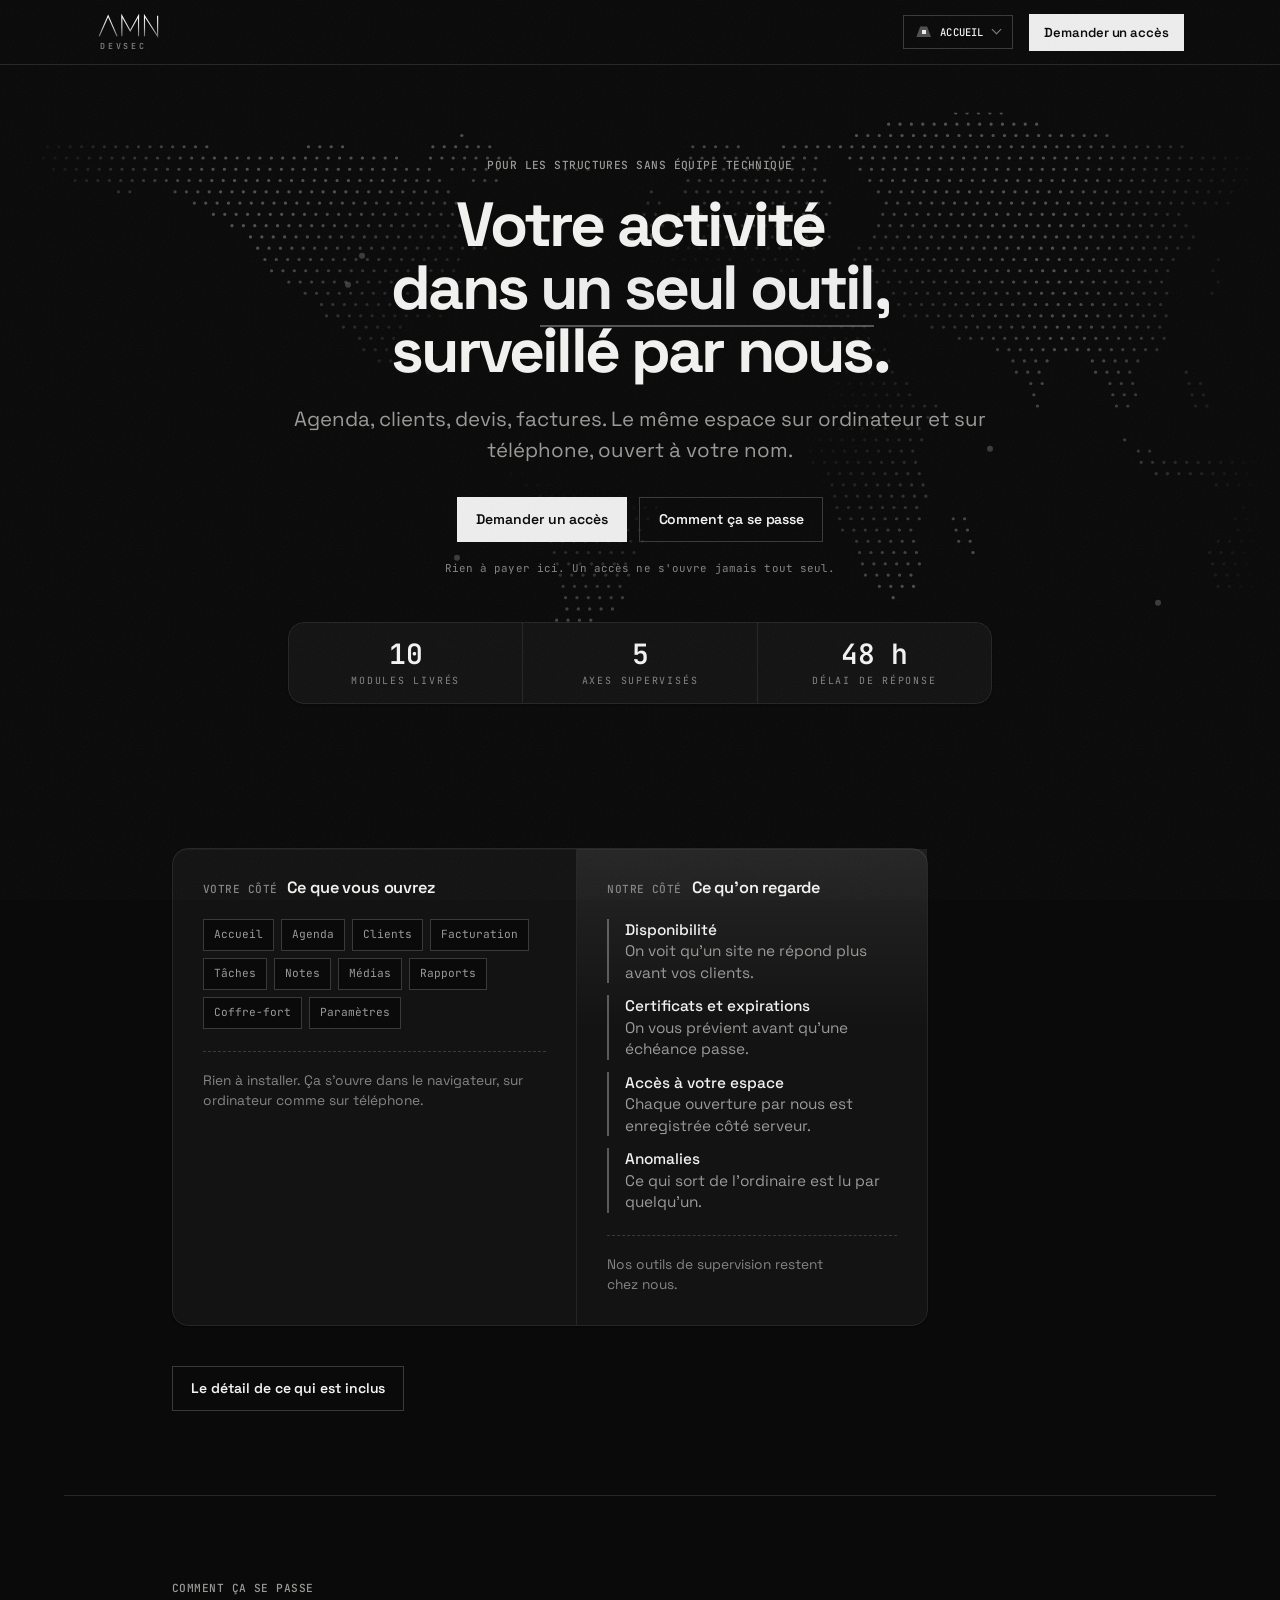
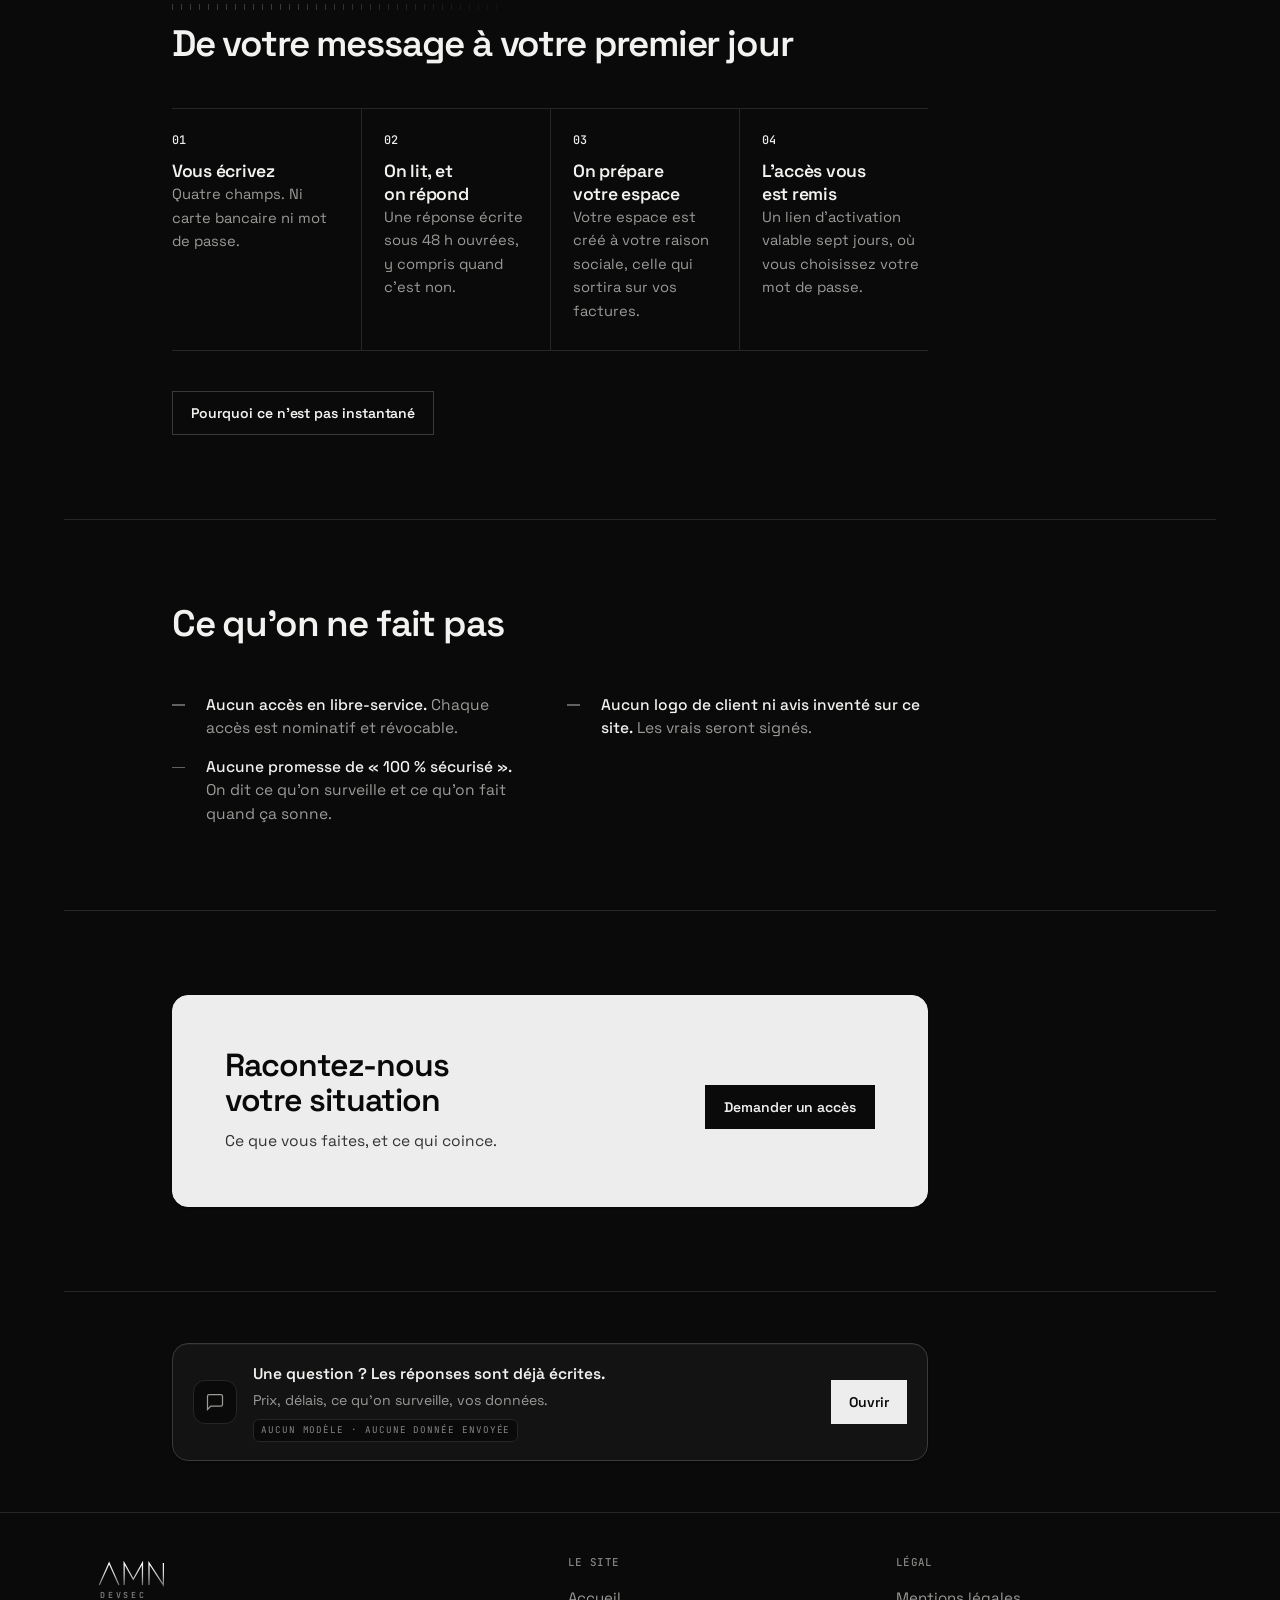
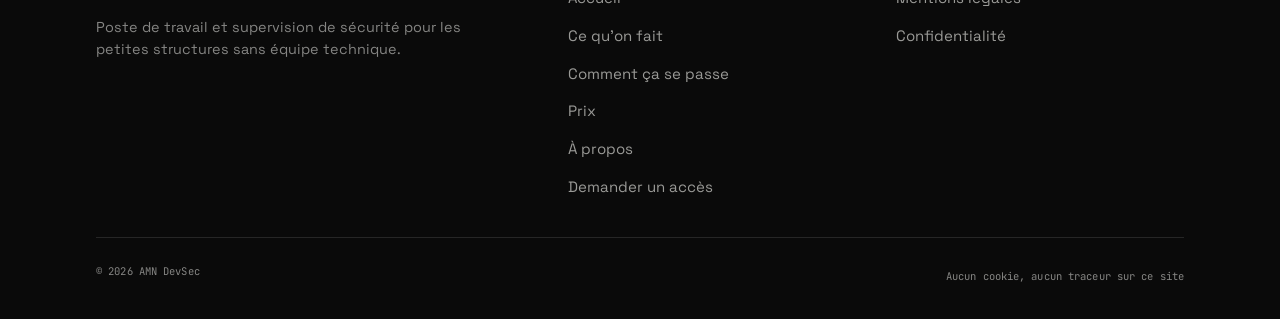
==== index.html @ 7d1ee283 "Couper : 7 346 mots → 5 333, et le contrôle qui manquait Mohamed, en ouvrant le site : « ÉNORMÉMENT " ====
<!doctype html>
<html lang="fr">
<head>
<meta charset="utf-8">
<meta name="viewport" content="width=device-width, initial-scale=1">
<title>AMN DevSec — votre activité dans un seul outil, supervisée par nous</title>
<meta name="description" content="Un seul outil pour gérer votre activité : agenda, clients, devis, factures. Et une supervision de sécurité opérée par nous. Accès sur demande.">
<link rel="canonical" href="https://amn-devsec.example/">
<meta name="robots" content="noindex,nofollow">
<meta name="theme-color" content="#0a0a0a">
<meta property="og:type" content="website">
<meta property="og:site_name" content="AMN DevSec">
<meta property="og:locale" content="fr_FR">
<meta property="og:title" content="AMN DevSec — votre activité dans un seul outil, supervisé par nous">
<meta property="og:description" content="Un poste de travail unique pour piloter votre activité, et une supervision de sécurité opérée par nous derrière. Accès sur demande.">
<meta property="og:url" content="https://amn-devsec.example/">
<meta property="og:image" content="https://amn-devsec.example/assets/og.png">
<meta property="og:image:width" content="1200">
<meta property="og:image:height" content="630">
<meta property="og:image:alt" content="AMN DevSec — supervision et gestion d'activité">
<meta name="twitter:card" content="summary_large_image">
<link rel="icon" href="/assets/favicon-32.png" sizes="32x32" type="image/png">
<link rel="apple-touch-icon" href="/assets/apple-touch-icon.png">
<!-- Les DEUX polices du produit sont préchargées : Space Grotesk et
     JetBrains Mono. Essai fait dans l'autre sens (la sans seule, pour
     ne pas lui disputer la bande passante) : le premier affichage est
     parti de 1 358 à 1 503 ms sur réseau bridé, parce que les
     étiquettes mono sont dans le premier écran elles aussi. Mesuré,
     pas supposé — voir scripts/mesurer-lighthouse.mjs. -->
<link rel="preload" as="font" type="font/woff2" href="/assets/fonts/space-grotesk-400700-latin.woff2" crossorigin>
<link rel="preload" as="font" type="font/woff2" href="/assets/fonts/jetbrains-mono-400-latin.woff2" crossorigin>
<link rel="stylesheet" href="/assets/fonts.css">
<link rel="stylesheet" href="/site.css">
<script type="application/ld+json">{"@context":"https://schema.org","@type":"Organization","name":"AMN DevSec","url":"https://amn-devsec.example/","logo":"https://amn-devsec.example/assets/icon-512.png","description":"Poste de travail et supervision de sécurité pour PME et indépendants.","areaServed":"FR","contactPoint":{"@type":"ContactPoint","contactType":"sales","url":"https://amn-devsec.example/contact","availableLanguage":["fr"]}}</script>
</head>
<body>
<a class="skip" href="#main">Aller au contenu</a>

<!-- ==================================================================
     LA SÉQUENCE D'OUVERTURE — mise sous tension
     ==================================================================
     Un terminal qui tape, puis le dossier. Les six lignes de contrôle
     portent sur LA PAGE QU'ON REGARDE et sont vraies : deux d'entre
     elles sont remesurées à l'exécution par site.js (appels à des
     tiers réellement chargés, cookies réellement déposés), et le
     compte d'en-têtes est comparé à vercel.json par la vérification.

     LA FRAPPE EST EN CSS PUR. Chaque ligne porte un cache opaque qui
     glisse vers la droite en `transform: translateX()` avec
     `steps()` : aucune largeur animée, aucune écriture DOM pendant la
     frappe, tout est composé par la carte graphique. Les dots de
     conduite alignent toutes les lignes sur la même longueur, donc un
     seul `steps()` suffit pour toutes.

     La séquence se joue et se retire SANS JavaScript (elle sort par
     `opacity` puis `translateY`, jamais par `visibility`). Le <h1> est
     peint dessous dès la première image : la séquence ne retarde pas
     la mesure de plus grand contenu affiché.
     ================================================================== -->
<div class="seq" aria-hidden="true">
  <div class="seq-cadre arrondi">
    <p class="seq-tag">amn devsec — mise sous tension</p>
    <ul class="seq-liste">
      <li class="seq-l seq-l--cmd"><span class="seq-txt">$ amn superviser --cible cette-page</span><span class="seq-cache" aria-hidden="true"></span></li>
      <li class="seq-l seq-l--ok"><span class="seq-txt">appels à des tiers ............ <b class="seq-v" data-mesure="tiers">0</b></span><span class="seq-cache" aria-hidden="true"></span></li>
      <li class="seq-l seq-l--ok"><span class="seq-txt">cookies déposés ............... <b class="seq-v" data-mesure="cookies">0</b></span><span class="seq-cache" aria-hidden="true"></span></li>
      <li class="seq-l seq-l--ok"><span class="seq-txt">en-têtes de sécurité .......... <b class="seq-v" data-seq-entetes>7 / 7</b></span><span class="seq-cache" aria-hidden="true"></span></li>
      <li class="seq-l seq-l--ok"><span class="seq-txt">polices ....................... <b class="seq-v">servies d’ici</b></span><span class="seq-cache" aria-hidden="true"></span></li>
      <li class="seq-l seq-l--ok"><span class="seq-txt">journal d’accès ............... <b class="seq-v">côté serveur</b></span><span class="seq-cache" aria-hidden="true"></span></li>
      <li class="seq-l seq-l--ok"><span class="seq-txt">paiement en ligne ............. <b class="seq-v">aucun</b></span><span class="seq-cache" aria-hidden="true"></span></li>
      <li class="seq-l seq-l--fin"><span class="seq-txt">6 feuillets sous tension</span><span class="seq-cache" aria-hidden="true"></span></li>
    </ul>
    <p class="seq-reglette"><span class="seq-cran"></span><span class="seq-cran"></span><span class="seq-cran"></span><span class="seq-cran"></span><span class="seq-cran"></span><span class="seq-cran"></span><span class="seq-cran"></span><b>contrôles 7 / 7</b></p>
    <img class="seq-logo" src="/assets/logo.svg" alt="" width="104" height="40">
  </div>
  <span class="seq-passer">Une touche ou un clic pour passer</span>
</div>


<header class="hdr">
  <div class="wrap hdr-in">
    <a class="logo" href="/" aria-label="AMN DevSec — accueil">
      <img class="logo-mark" src="/assets/logo.svg" alt="" width="104" height="40">
      <span class="logo-sub">DEVSEC</span>
    </a>

    <details class="console">
      <summary aria-label="Ouvrir la navigation. Vous êtes sur : Accueil">
        <span class="console-glyph" aria-hidden="true"><i></i></span>
        <span class="console-val">Accueil</span>
        <span class="console-val-mini">Accueil</span>
        <span class="console-chev" aria-hidden="true"></span>
      </summary>
      <div class="console-panel">
        <span class="console-sol" aria-hidden="true"></span>
        <span class="console-halo" aria-hidden="true"></span>
        <span class="console-balai" aria-hidden="true"></span>
        <div class="console-scene">
          <p class="console-tag mono">Sommaire du dossier</p>
          <p class="sommaire-tete">six feuillets, partie A remplie par AMN</p>
          <ul class="plaques">
          <li><a class="plaque arrondi" href="/" aria-current="page">
            <span class="plaque-n">01</span>
            <span class="plaque-nom">Accueil</span>
            <span class="plaque-txt">Le poste de travail et la supervision, en une page.</span>
          </a></li>
          <li><a class="plaque arrondi" href="/service">
            <span class="plaque-n">02</span>
            <span class="plaque-nom">Ce qu'on fait</span>
            <span class="plaque-txt">Les dix modules livrés, et ce qu’on surveille derrière.</span>
          </a></li>
          <li><a class="plaque arrondi" href="/methode">
            <span class="plaque-n">03</span>
            <span class="plaque-nom">Comment ça se passe</span>
            <span class="plaque-txt">De votre message à votre premier jour de travail.</span>
          </a></li>
          <li><a class="plaque arrondi" href="/prix">
            <span class="plaque-n">04</span>
            <span class="plaque-nom">Prix</span>
            <span class="plaque-txt">Quatre forfaits, un chiffre net pour chacun.</span>
          </a></li>
          <li><a class="plaque arrondi" href="/a-propos">
            <span class="plaque-n">05</span>
            <span class="plaque-nom">À propos</span>
            <span class="plaque-txt">Qui opère, avec quelles limites annoncées.</span>
          </a></li>
          <li><a class="plaque arrondi" href="/contact">
            <span class="plaque-n">06</span>
            <span class="plaque-nom">Demander un accès</span>
            <span class="plaque-txt">Quatre champs. Une réponse écrite sous 48 h ouvrées.</span>
          </a></li>
          </ul>
          <p class="console-pied mono-sm"><kbd>Échap</kbd> pour fermer</p>
        </div>
      </div>
    </details>

    <a class="btn btn-primary btn-sm hdr-cta" href="/contact">Demander un accès</a>
  </div>
</header>

<main id="main" class="dossier">

  <nav class="rail" aria-label="Sections de cette page">
    <ol>
      <li><a href="#debut">01<span class="rail-lbl">Le sujet</span></a></li>
      <li><a href="#apercu">02<span class="rail-lbl">Ce qu'on fait</span></a></li>
      <li><a href="#parcours">03<span class="rail-lbl">Comment ça se passe</span></a></li>
      <li><a href="#limites">04<span class="rail-lbl">Ce qu'on ne fait pas</span></a></li>
      <li><a href="#acces">05<span class="rail-lbl">Demander un accès</span></a></li>
    </ol>
  </nav>

  <section class="hero" id="debut">
    <!-- LE FOND : une carte de veille, presque noire.
         Les six nappes de télémétrie de la v6 sont parties — trop
         lumineuses, ça bougeait partout. Ici la carte est IMMOBILE et
         huit points respirent lentement, jamais deux en même temps.
         Trois d'entre eux émettent une onde.

         Les points sont ILLUSTRATIFS et posés sur des régions
         d'hébergement courantes. Le bloc est décoratif (aria-hidden) :
         nulle part le site ne prétend compter des sites supervisés ni
         dire où ils se trouvent. Voir docs/direction-v7.md. -->
    <div class="fond" aria-hidden="true">
      <div class="carte-boite">
        <svg class="carte" viewBox="0 0 110 52" fill="none" aria-hidden="true"><path d="M83 0h.01m1 0h.01m1 0h.01m1 0h.01m1 0h.01m-10 1h.01m1 0h.01m1 0h.01m1 0h.01m1 0h.01m1 0h.01m1 0h.01m1 0h.01m1 0h.01m1 0h.01m1 0h.01m1 0h.01m1 0h.01m1 0h.01m-51 1h.01m35 0h.01m1 0h.01m1 0h.01m1 0h.01m1 0h.01m1 0h.01m1 0h.01m1 0h.01m1 0h.01m1 0h.01m1 0h.01m1 0h.01m1 0h.01m1 0h.01m1 0h.01m1 0h.01m1 0h.01m1 0h.01m1 0h.01m1 0h.01m1 0h.01m1 0h.01m1 0h.01m-94 1h.01m1 0h.01m1 0h.01m1 0h.01m1 0h.01m1 0h.01m1 0h.01m1 0h.01m1 0h.01m1 0h.01m1 0h.01m1 0h.01m1 0h.01m1 0h.01m1 0h.01m9 0h.01m1 0h.01m1 0h.01m1 0h.01m8 0h.01m1 0h.01m1 0h.01m1 0h.01m1 0h.01m1 0h.01m18 0h.01m1 0h.01m1 0h.01m1 0h.01m1 0h.01m4 0h.01m1 0h.01m1 0h.01m1 0h.01m1 0h.01m1 0h.01m1 0h.01m1 0h.01m1 0h.01m1 0h.01m1 0h.01m1 0h.01m1 0h.01m1 0h.01m1 0h.01m1 0h.01m1 0h.01m1 0h.01m1 0h.01m1 0h.01m1 0h.01m1 0h.01m1 0h.01m1 0h.01m1 0h.01m1 0h.01m1 0h.01m1 0h.01m1 0h.01m1 0h.01m1 0h.01m1 0h.01m1 0h.01m1 0h.01m1 0h.01m1 0h.01m-101 1h.01m1 0h.01m1 0h.01m1 0h.01m1 0h.01m1 0h.01m1 0h.01m1 0h.01m1 0h.01m1 0h.01m1 0h.01m1 0h.01m1 0h.01m1 0h.01m1 0h.01m1 0h.01m1 0h.01m1 0h.01m1 0h.01m1 0h.01m1 0h.01m1 0h.01m1 0h.01m1 0h.01m1 0h.01m1 0h.01m1 0h.01m1 0h.01m1 0h.01m1 0h.01m1 0h.01m1 0h.01m3 0h.01m1 0h.01m1 0h.01m1 0h.01m1 0h.01m1 0h.01m1 0h.01m1 0h.01m16 0h.01m1 0h.01m1 0h.01m1 0h.01m1 0h.01m1 0h.01m1 0h.01m1 0h.01m1 0h.01m1 0h.01m1 0h.01m1 0h.01m3 0h.01m1 0h.01m1 0h.01m1 0h.01m1 0h.01m1 0h.01m1 0h.01m1 0h.01m1 0h.01m1 0h.01m1 0h.01m1 0h.01m1 0h.01m1 0h.01m1 0h.01m1 0h.01m1 0h.01m1 0h.01m1 0h.01m1 0h.01m1 0h.01m1 0h.01m1 0h.01m1 0h.01m1 0h.01m1 0h.01m1 0h.01m1 0h.01m1 0h.01m1 0h.01m1 0h.01m1 0h.01m1 0h.01m1 0h.01m1 0h.01m1 0h.01m1 0h.01m-107 1h.01m1 0h.01m1 0h.01m1 0h.01m1 0h.01m1 0h.01m1 0h.01m1 0h.01m1 0h.01m1 0h.01m1 0h.01m1 0h.01m1 0h.01m1 0h.01m1 0h.01m1 0h.01m1 0h.01m1 0h.01m1 0h.01m1 0h.01m1 0h.01m1 0h.01m1 0h.01m1 0h.01m1 0h.01m1 0h.01m1 0h.01m1 0h.01m1 0h.01m1 0h.01m1 0h.01m1 0h.01m1 0h.01m1 0h.01m2 0h.01m1 0h.01m1 0h.01m1 0h.01m1 0h.01m6 0h.01m1 0h.01m1 0h.01m9 0h.01m1 0h.01m1 0h.01m1 0h.01m1 0h.01m1 0h.01m1 0h.01m1 0h.01m1 0h.01m1 0h.01m1 0h.01m1 0h.01m4 0h.01m1 0h.01m1 0h.01m1 0h.01m1 0h.01m1 0h.01m1 0h.01m1 0h.01m1 0h.01m1 0h.01m1 0h.01m1 0h.01m1 0h.01m1 0h.01m1 0h.01m1 0h.01m1 0h.01m1 0h.01m1 0h.01m1 0h.01m1 0h.01m1 0h.01m1 0h.01m1 0h.01m1 0h.01m1 0h.01m1 0h.01m1 0h.01m1 0h.01m1 0h.01m1 0h.01m1 0h.01m1 0h.01m1 0h.01m1 0h.01m1 0h.01m1 0h.01m-106 1h.01m1 0h.01m1 0h.01m1 0h.01m1 0h.01m1 0h.01m1 0h.01m1 0h.01m1 0h.01m1 0h.01m1 0h.01m1 0h.01m1 0h.01m1 0h.01m1 0h.01m1 0h.01m1 0h.01m1 0h.01m1 0h.01m1 0h.01m1 0h.01m1 0h.01m1 0h.01m1 0h.01m1 0h.01m1 0h.01m1 0h.01m1 0h.01m1 0h.01m1 0h.01m1 0h.01m1 0h.01m1 0h.01m3 0h.01m1 0h.01m1 0h.01m17 0h.01m1 0h.01m1 0h.01m1 0h.01m1 0h.01m1 0h.01m1 0h.01m1 0h.01m1 0h.01m1 0h.01m1 0h.01m1 0h.01m1 0h.01m4 0h.01m1 0h.01m1 0h.01m1 0h.01m1 0h.01m1 0h.01m1 0h.01m1 0h.01m1 0h.01m1 0h.01m1 0h.01m1 0h.01m1 0h.01m1 0h.01m1 0h.01m1 0h.01m1 0h.01m1 0h.01m1 0h.01m1 0h.01m1 0h.01m1 0h.01m1 0h.01m1 0h.01m1 0h.01m1 0h.01m1 0h.01m1 0h.01m1 0h.01m1 0h.01m1 0h.01m1 0h.01m1 0h.01m1 0h.01m1 0h.01m-101 1h.01m1 0h.01m4 0h.01m1 0h.01m1 0h.01m1 0h.01m1 0h.01m1 0h.01m1 0h.01m1 0h.01m1 0h.01m1 0h.01m1 0h.01m1 0h.01m1 0h.01m1 0h.01m1 0h.01m1 0h.01m1 0h.01m1 0h.01m1 0h.01m1 0h.01m1 0h.01m1 0h.01m1 0h.01m1 0h.01m1 0h.01m18 0h.01m3 0h.01m1 0h.01m1 0h.01m1 0h.01m1 0h.01m1 0h.01m1 0h.01m1 0h.01m1 0h.01m1 0h.01m1 0h.01m1 0h.01m1 0h.01m5 0h.01m1 0h.01m1 0h.01m1 0h.01m1 0h.01m1 0h.01m1 0h.01m1 0h.01m1 0h.01m1 0h.01m1 0h.01m1 0h.01m1 0h.01m1 0h.01m1 0h.01m1 0h.01m1 0h.01m1 0h.01m1 0h.01m1 0h.01m1 0h.01m1 0h.01m1 0h.01m1 0h.01m1 0h.01m1 0h.01m1 0h.01m1 0h.01m1 0h.01m1 0h.01m1 0h.01m1 0h.01m-92 1h.01m1 0h.01m1 0h.01m1 0h.01m1 0h.01m1 0h.01m1 0h.01m1 0h.01m1 0h.01m1 0h.01m1 0h.01m1 0h.01m1 0h.01m1 0h.01m1 0h.01m1 0h.01m1 0h.01m1 0h.01m1 0h.01m1 0h.01m1 0h.01m1 0h.01m1 0h.01m1 0h.01m17 0h.01m1 0h.01m4 0h.01m1 0h.01m1 0h.01m1 0h.01m1 0h.01m1 0h.01m1 0h.01m1 0h.01m1 0h.01m1 0h.01m1 0h.01m1 0h.01m5 0h.01m1 0h.01m1 0h.01m1 0h.01m1 0h.01m1 0h.01m1 0h.01m1 0h.01m1 0h.01m1 0h.01m1 0h.01m1 0h.01m1 0h.01m1 0h.01m1 0h.01m1 0h.01m1 0h.01m1 0h.01m1 0h.01m1 0h.01m1 0h.01m1 0h.01m1 0h.01m1 0h.01m1 0h.01m1 0h.01m1 0h.01m1 0h.01m1 0h.01m1 0h.01m1 0h.01m-90 1h.01m1 0h.01m1 0h.01m1 0h.01m1 0h.01m1 0h.01m1 0h.01m1 0h.01m1 0h.01m1 0h.01m1 0h.01m1 0h.01m1 0h.01m1 0h.01m1 0h.01m1 0h.01m1 0h.01m1 0h.01m1 0h.01m1 0h.01m1 0h.01m1 0h.01m17 0h.01m1 0h.01m1 0h.01m1 0h.01m2 0h.01m1 0h.01m1 0h.01m1 0h.01m1 0h.01m1 0h.01m1 0h.01m1 0h.01m1 0h.01m1 0h.01m1 0h.01m1 0h.01m5 0h.01m1 0h.01m1 0h.01m1 0h.01m1 0h.01m1 0h.01m1 0h.01m1 0h.01m1 0h.01m1 0h.01m1 0h.01m1 0h.01m1 0h.01m1 0h.01m1 0h.01m1 0h.01m1 0h.01m1 0h.01m1 0h.01m1 0h.01m1 0h.01m1 0h.01m1 0h.01m1 0h.01m1 0h.01m1 0h.01m1 0h.01m-84 1h.01m1 0h.01m1 0h.01m1 0h.01m1 0h.01m1 0h.01m1 0h.01m1 0h.01m1 0h.01m1 0h.01m1 0h.01m1 0h.01m1 0h.01m1 0h.01m1 0h.01m1 0h.01m1 0h.01m1 0h.01m1 0h.01m1 0h.01m1 0h.01m17 0h.01m1 0h.01m1 0h.01m2 0h.01m1 0h.01m1 0h.01m1 0h.01m1 0h.01m1 0h.01m1 0h.01m1 0h.01m1 0h.01m1 0h.01m1 0h.01m1 0h.01m5 0h.01m1 0h.01m1 0h.01m1 0h.01m1 0h.01m1 0h.01m1 0h.01m1 0h.01m1 0h.01m1 0h.01m1 0h.01m1 0h.01m1 0h.01m1 0h.01m1 0h.01m1 0h.01m1 0h.01m1 0h.01m1 0h.01m1 0h.01m1 0h.01m1 0h.01m1 0h.01m1 0h.01m1 0h.01m1 0h.01m1 0h.01m1 0h.01m-83 1h.01m1 0h.01m1 0h.01m1 0h.01m1 0h.01m1 0h.01m1 0h.01m1 0h.01m1 0h.01m1 0h.01m1 0h.01m1 0h.01m1 0h.01m1 0h.01m1 0h.01m1 0h.01m1 0h.01m1 0h.01m1 0h.01m1 0h.01m1 0h.01m18 0h.01m1 0h.01m1 0h.01m1 0h.01m1 0h.01m1 0h.01m1 0h.01m1 0h.01m1 0h.01m1 0h.01m1 0h.01m1 0h.01m1 0h.01m1 0h.01m4 0h.01m1 0h.01m1 0h.01m1 0h.01m1 0h.01m1 0h.01m1 0h.01m1 0h.01m1 0h.01m1 0h.01m1 0h.01m1 0h.01m1 0h.01m1 0h.01m1 0h.01m1 0h.01m1 0h.01m1 0h.01m1 0h.01m1 0h.01m1 0h.01m1 0h.01m1 0h.01m1 0h.01m1 0h.01m1 0h.01m1 0h.01m1 0h.01m1 0h.01m-83 1h.01m1 0h.01m1 0h.01m1 0h.01m1 0h.01m1 0h.01m1 0h.01m1 0h.01m1 0h.01m1 0h.01m1 0h.01m1 0h.01m1 0h.01m1 0h.01m1 0h.01m1 0h.01m1 0h.01m1 0h.01m1 0h.01m1 0h.01m1 0h.01m17 0h.01m1 0h.01m1 0h.01m1 0h.01m1 0h.01m1 0h.01m1 0h.01m1 0h.01m1 0h.01m1 0h.01m1 0h.01m1 0h.01m1 0h.01m4 0h.01m1 0h.01m1 0h.01m1 0h.01m1 0h.01m1 0h.01m1 0h.01m1 0h.01m1 0h.01m1 0h.01m1 0h.01m1 0h.01m1 0h.01m1 0h.01m1 0h.01m1 0h.01m1 0h.01m1 0h.01m1 0h.01m1 0h.01m1 0h.01m1 0h.01m1 0h.01m1 0h.01m1 0h.01m1 0h.01m1 0h.01m1 0h.01m1 0h.01m1 0h.01m-82 1h.01m1 0h.01m1 0h.01m1 0h.01m1 0h.01m1 0h.01m1 0h.01m1 0h.01m1 0h.01m1 0h.01m1 0h.01m1 0h.01m1 0h.01m1 0h.01m1 0h.01m1 0h.01m1 0h.01m1 0h.01m19 0h.01m1 0h.01m1 0h.01m1 0h.01m1 0h.01m1 0h.01m2 0h.01m1 0h.01m1 0h.01m1 0h.01m1 0h.01m5 0h.01m1 0h.01m1 0h.01m1 0h.01m1 0h.01m1 0h.01m1 0h.01m1 0h.01m1 0h.01m1 0h.01m1 0h.01m1 0h.01m1 0h.01m1 0h.01m1 0h.01m1 0h.01m1 0h.01m1 0h.01m1 0h.01m1 0h.01m1 0h.01m1 0h.01m1 0h.01m1 0h.01m1 0h.01m1 0h.01m1 0h.01m1 0h.01m1 0h.01m4 0h.01m-84 1h.01m1 0h.01m1 0h.01m1 0h.01m1 0h.01m1 0h.01m1 0h.01m1 0h.01m1 0h.01m1 0h.01m1 0h.01m1 0h.01m1 0h.01m1 0h.01m1 0h.01m1 0h.01m1 0h.01m20 0h.01m1 0h.01m1 0h.01m1 0h.01m4 0h.01m2 0h.01m1 0h.01m1 0h.01m6 0h.01m1 0h.01m1 0h.01m1 0h.01m1 0h.01m1 0h.01m1 0h.01m1 0h.01m1 0h.01m1 0h.01m1 0h.01m1 0h.01m1 0h.01m1 0h.01m1 0h.01m1 0h.01m1 0h.01m1 0h.01m1 0h.01m1 0h.01m1 0h.01m1 0h.01m1 0h.01m1 0h.01m1 0h.01m1 0h.01m1 0h.01m4 0h.01m-82 1h.01m1 0h.01m1 0h.01m1 0h.01m1 0h.01m1 0h.01m1 0h.01m1 0h.01m1 0h.01m1 0h.01m1 0h.01m1 0h.01m1 0h.01m1 0h.01m1 0h.01m1 0h.01m21 0h.01m1 0h.01m15 0h.01m1 0h.01m1 0h.01m1 0h.01m1 0h.01m1 0h.01m1 0h.01m1 0h.01m1 0h.01m1 0h.01m1 0h.01m1 0h.01m1 0h.01m1 0h.01m1 0h.01m1 0h.01m1 0h.01m1 0h.01m1 0h.01m1 0h.01m1 0h.01m1 0h.01m1 0h.01m1 0h.01m1 0h.01m1 0h.01m5 0h.01m-81 1h.01m1 0h.01m1 0h.01m1 0h.01m1 0h.01m1 0h.01m1 0h.01m1 0h.01m1 0h.01m1 0h.01m1 0h.01m1 0h.01m1 0h.01m1 0h.01m24 0h.01m1 0h.01m1 0h.01m1 0h.01m1 0h.01m11 0h.01m1 0h.01m1 0h.01m1 0h.01m1 0h.01m1 0h.01m1 0h.01m1 0h.01m1 0h.01m1 0h.01m1 0h.01m1 0h.01m1 0h.01m1 0h.01m1 0h.01m1 0h.01m1 0h.01m1 0h.01m1 0h.01m1 0h.01m1 0h.01m1 0h.01m1 0h.01m1 0h.01m1 0h.01m4 0h.01m-79 1h.01m1 0h.01m1 0h.01m1 0h.01m1 0h.01m1 0h.01m1 0h.01m1 0h.01m1 0h.01m1 0h.01m1 0h.01m1 0h.01m23 0h.01m1 0h.01m1 0h.01m1 0h.01m1 0h.01m1 0h.01m1 0h.01m1 0h.01m1 0h.01m9 0h.01m1 0h.01m1 0h.01m1 0h.01m1 0h.01m1 0h.01m1 0h.01m1 0h.01m1 0h.01m1 0h.01m1 0h.01m1 0h.01m1 0h.01m1 0h.01m1 0h.01m1 0h.01m1 0h.01m1 0h.01m1 0h.01m1 0h.01m1 0h.01m1 0h.01m1 0h.01m1 0h.01m-74 1h.01m1 0h.01m1 0h.01m1 0h.01m1 0h.01m1 0h.01m1 0h.01m1 0h.01m1 0h.01m1 0h.01m1 0h.01m23 0h.01m1 0h.01m1 0h.01m1 0h.01m1 0h.01m1 0h.01m1 0h.01m1 0h.01m1 0h.01m1 0h.01m1 0h.01m1 0h.01m1 0h.01m1 0h.01m5 0h.01m1 0h.01m1 0h.01m1 0h.01m1 0h.01m1 0h.01m1 0h.01m1 0h.01m1 0h.01m1 0h.01m1 0h.01m1 0h.01m1 0h.01m1 0h.01m1 0h.01m1 0h.01m1 0h.01m1 0h.01m1 0h.01m1 0h.01m1 0h.01m1 0h.01m1 0h.01m1 0h.01m-73 1h.01m1 0h.01m1 0h.01m1 0h.01m1 0h.01m1 0h.01m26 0h.01m1 0h.01m1 0h.01m1 0h.01m1 0h.01m1 0h.01m1 0h.01m1 0h.01m1 0h.01m1 0h.01m1 0h.01m1 0h.01m1 0h.01m1 0h.01m1 0h.01m1 0h.01m6 0h.01m1 0h.01m1 0h.01m1 0h.01m1 0h.01m1 0h.01m1 0h.01m1 0h.01m1 0h.01m1 0h.01m1 0h.01m1 0h.01m1 0h.01m1 0h.01m1 0h.01m1 0h.01m1 0h.01m1 0h.01m1 0h.01m1 0h.01m1 0h.01m-71 1h.01m1 0h.01m1 0h.01m1 0h.01m27 0h.01m1 0h.01m1 0h.01m1 0h.01m1 0h.01m1 0h.01m1 0h.01m1 0h.01m1 0h.01m1 0h.01m1 0h.01m1 0h.01m1 0h.01m1 0h.01m1 0h.01m1 0h.01m8 0h.01m1 0h.01m1 0h.01m1 0h.01m1 0h.01m1 0h.01m1 0h.01m1 0h.01m1 0h.01m1 0h.01m1 0h.01m1 0h.01m1 0h.01m1 0h.01m1 0h.01m1 0h.01m1 0h.01m1 0h.01m1 0h.01m-71 1h.01m1 0h.01m1 0h.01m1 0h.01m27 0h.01m1 0h.01m1 0h.01m1 0h.01m1 0h.01m1 0h.01m1 0h.01m1 0h.01m1 0h.01m1 0h.01m1 0h.01m1 0h.01m1 0h.01m1 0h.01m1 0h.01m1 0h.01m1 0h.01m10 0h.01m1 0h.01m1 0h.01m1 0h.01m1 0h.01m1 0h.01m1 0h.01m1 0h.01m1 0h.01m1 0h.01m1 0h.01m1 0h.01m1 0h.01m1 0h.01m1 0h.01m-69 1h.01m1 0h.01m1 0h.01m3 0h.01m23 0h.01m1 0h.01m1 0h.01m1 0h.01m1 0h.01m1 0h.01m1 0h.01m1 0h.01m1 0h.01m1 0h.01m1 0h.01m1 0h.01m1 0h.01m1 0h.01m1 0h.01m1 0h.01m1 0h.01m1 0h.01m11 0h.01m1 0h.01m1 0h.01m1 0h.01m4 0h.01m1 0h.01m1 0h.01m1 0h.01m1 0h.01m-64 1h.01m1 0h.01m1 0h.01m23 0h.01m1 0h.01m1 0h.01m1 0h.01m1 0h.01m1 0h.01m1 0h.01m1 0h.01m1 0h.01m1 0h.01m1 0h.01m1 0h.01m1 0h.01m1 0h.01m1 0h.01m1 0h.01m1 0h.01m1 0h.01m11 0h.01m1 0h.01m1 0h.01m5 0h.01m1 0h.01m1 0h.01m1 0h.01m5 0h.01m-65 1h.01m22 0h.01m1 0h.01m1 0h.01m1 0h.01m1 0h.01m1 0h.01m1 0h.01m1 0h.01m1 0h.01m1 0h.01m1 0h.01m1 0h.01m1 0h.01m1 0h.01m1 0h.01m1 0h.01m1 0h.01m1 0h.01m1 0h.01m11 0h.01m1 0h.01m6 0h.01m1 0h.01m1 0h.01m5 0h.01m1 0h.01m-65 1h.01m21 0h.01m1 0h.01m1 0h.01m1 0h.01m1 0h.01m1 0h.01m1 0h.01m1 0h.01m1 0h.01m1 0h.01m1 0h.01m1 0h.01m1 0h.01m1 0h.01m1 0h.01m1 0h.01m1 0h.01m1 0h.01m1 0h.01m11 0h.01m7 0h.01m1 0h.01m1 0h.01m5 0h.01m1 0h.01m-65 1h.01m1 0h.01m2 0h.01m1 0h.01m1 0h.01m1 0h.01m16 0h.01m1 0h.01m1 0h.01m1 0h.01m1 0h.01m1 0h.01m1 0h.01m1 0h.01m1 0h.01m1 0h.01m1 0h.01m1 0h.01m1 0h.01m1 0h.01m1 0h.01m1 0h.01m1 0h.01m1 0h.01m1 0h.01m1 0h.01m9 0h.01m7 0h.01m1 0h.01m6 0h.01m1 0h.01m-63 1h.01m1 0h.01m1 0h.01m1 0h.01m1 0h.01m1 0h.01m16 0h.01m1 0h.01m1 0h.01m1 0h.01m1 0h.01m1 0h.01m1 0h.01m1 0h.01m1 0h.01m1 0h.01m1 0h.01m1 0h.01m1 0h.01m1 0h.01m1 0h.01m1 0h.01m1 0h.01m1 0h.01m-39 1h.01m1 0h.01m1 0h.01m1 0h.01m1 0h.01m1 0h.01m1 0h.01m1 0h.01m1 0h.01m16 0h.01m1 0h.01m1 0h.01m1 0h.01m1 0h.01m1 0h.01m1 0h.01m1 0h.01m1 0h.01m1 0h.01m1 0h.01m1 0h.01m1 0h.01m1 0h.01m1 0h.01m-38 1h.01m1 0h.01m1 0h.01m1 0h.01m1 0h.01m1 0h.01m1 0h.01m1 0h.01m1 0h.01m19 0h.01m1 0h.01m1 0h.01m1 0h.01m1 0h.01m1 0h.01m1 0h.01m1 0h.01m1 0h.01m1 0h.01m1 0h.01m1 0h.01m18 0h.01m-56 1h.01m1 0h.01m1 0h.01m1 0h.01m1 0h.01m1 0h.01m1 0h.01m1 0h.01m1 0h.01m1 0h.01m19 0h.01m1 0h.01m1 0h.01m1 0h.01m1 0h.01m1 0h.01m1 0h.01m1 0h.01m1 0h.01m1 0h.01m20 0h.01m1 0h.01m-58 1h.01m1 0h.01m1 0h.01m1 0h.01m1 0h.01m1 0h.01m1 0h.01m1 0h.01m1 0h.01m1 0h.01m1 0h.01m1 0h.01m1 0h.01m16 0h.01m1 0h.01m1 0h.01m1 0h.01m1 0h.01m1 0h.01m1 0h.01m1 0h.01m1 0h.01m1 0h.01m20 0h.01m1 0h.01m1 0h.01m1 0h.01m1 0h.01m1 0h.01m1 0h.01m1 0h.01m1 0h.01m1 0h.01m1 0h.01m-66 1h.01m1 0h.01m1 0h.01m1 0h.01m1 0h.01m1 0h.01m1 0h.01m1 0h.01m1 0h.01m1 0h.01m1 0h.01m1 0h.01m1 0h.01m16 0h.01m1 0h.01m1 0h.01m1 0h.01m1 0h.01m1 0h.01m1 0h.01m1 0h.01m1 0h.01m21 0h.01m1 0h.01m1 0h.01m1 0h.01m1 0h.01m1 0h.01m1 0h.01m1 0h.01m1 0h.01m1 0h.01m1 0h.01m1 0h.01m-67 1h.01m1 0h.01m1 0h.01m1 0h.01m1 0h.01m1 0h.01m1 0h.01m1 0h.01m1 0h.01m1 0h.01m1 0h.01m1 0h.01m16 0h.01m1 0h.01m1 0h.01m1 0h.01m1 0h.01m1 0h.01m1 0h.01m1 0h.01m1 0h.01m26 0h.01m1 0h.01m1 0h.01m1 0h.01m1 0h.01m-64 1h.01m1 0h.01m1 0h.01m1 0h.01m1 0h.01m1 0h.01m1 0h.01m1 0h.01m1 0h.01m1 0h.01m1 0h.01m16 0h.01m1 0h.01m1 0h.01m1 0h.01m1 0h.01m1 0h.01m1 0h.01m1 0h.01m1 0h.01m-34 1h.01m1 0h.01m1 0h.01m1 0h.01m1 0h.01m1 0h.01m1 0h.01m1 0h.01m1 0h.01m1 0h.01m1 0h.01m16 0h.01m1 0h.01m1 0h.01m1 0h.01m1 0h.01m1 0h.01m1 0h.01m1 0h.01m29 0h.01m1 0h.01m1 0h.01m1 0h.01m1 0h.01m-66 1h.01m1 0h.01m1 0h.01m1 0h.01m1 0h.01m1 0h.01m1 0h.01m1 0h.01m1 0h.01m1 0h.01m17 0h.01m1 0h.01m1 0h.01m1 0h.01m1 0h.01m1 0h.01m1 0h.01m1 0h.01m3 0h.01m1 0h.01m24 0h.01m1 0h.01m1 0h.01m1 0h.01m1 0h.01m1 0h.01m1 0h.01m-67 1h.01m1 0h.01m1 0h.01m1 0h.01m1 0h.01m1 0h.01m1 0h.01m1 0h.01m1 0h.01m18 0h.01m1 0h.01m1 0h.01m1 0h.01m1 0h.01m1 0h.01m1 0h.01m4 0h.01m1 0h.01m24 0h.01m1 0h.01m1 0h.01m1 0h.01m1 0h.01m1 0h.01m1 0h.01m-67 1h.01m1 0h.01m1 0h.01m1 0h.01m1 0h.01m1 0h.01m1 0h.01m1 0h.01m1 0h.01m19 0h.01m1 0h.01m1 0h.01m1 0h.01m1 0h.01m1 0h.01m4 0h.01m1 0h.01m22 0h.01m1 0h.01m1 0h.01m1 0h.01m1 0h.01m1 0h.01m1 0h.01m1 0h.01m1 0h.01m1 0h.01m-68 1h.01m1 0h.01m1 0h.01m1 0h.01m1 0h.01m1 0h.01m1 0h.01m1 0h.01m20 0h.01m1 0h.01m1 0h.01m1 0h.01m1 0h.01m1 0h.01m5 0h.01m21 0h.01m1 0h.01m1 0h.01m1 0h.01m1 0h.01m1 0h.01m1 0h.01m1 0h.01m1 0h.01m1 0h.01m1 0h.01m1 0h.01m-69 1h.01m1 0h.01m1 0h.01m1 0h.01m1 0h.01m1 0h.01m1 0h.01m21 0h.01m1 0h.01m1 0h.01m1 0h.01m1 0h.01m1 0h.01m26 0h.01m1 0h.01m1 0h.01m1 0h.01m1 0h.01m1 0h.01m1 0h.01m1 0h.01m1 0h.01m1 0h.01m1 0h.01m1 0h.01m1 0h.01m-70 1h.01m1 0h.01m1 0h.01m1 0h.01m1 0h.01m1 0h.01m1 0h.01m21 0h.01m1 0h.01m1 0h.01m1 0h.01m1 0h.01m27 0h.01m1 0h.01m1 0h.01m1 0h.01m1 0h.01m1 0h.01m1 0h.01m1 0h.01m1 0h.01m1 0h.01m1 0h.01m1 0h.01m1 0h.01m-70 1h.01m1 0h.01m1 0h.01m1 0h.01m1 0h.01m1 0h.01m23 0h.01m1 0h.01m1 0h.01m1 0h.01m27 0h.01m1 0h.01m1 0h.01m1 0h.01m1 0h.01m1 0h.01m1 0h.01m1 0h.01m1 0h.01m1 0h.01m1 0h.01m1 0h.01m-69 1h.01m1 0h.01m1 0h.01m1 0h.01m1 0h.01m1 0h.01m24 0h.01m36 0h.01m1 0h.01m1 0h.01m1 0h.01m1 0h.01m-69 1h.01m1 0h.01m1 0h.01m1 0h.01m1 0h.01m62 0h.01m1 0h.01m1 0h.01m1 0h.01m-70 1h.01m1 0h.01m1 0h.01m1 0h.01m75 0h.01m-78 1h.01m1 0h.01m1 0h.01m1 0h.01m74 0h.01m-77 1h.01m1 0h.01m1 0h.01m74 0h.01m-76 1h.01m1 0h.01m1 0h.01m-2 1h.01m1 0h.01m-1 1h.01m1 0h.01" stroke="#ededed" stroke-width=".28" stroke-linecap="round"/></svg><span class="fond-voile"></span>
        <span class="veille v1 veille--ping"><span class='onde'></span></span><span class="veille v2 veille--ping"><span class='onde'></span></span><span class="veille v3"></span><span class="veille v4"></span><span class="veille v5 veille--ping"><span class='onde'></span></span><span class="veille v6"></span><span class="veille v7"></span><span class="veille v8"></span>
      </div>
    </div>
    </div>
    <div class="wrap colonne hero-in">
    <p class="mono">Pour les structures sans équipe technique</p>
    <h1>Votre activité dans <span class="mark">un seul outil</span>, surveillé par nous.</h1>
    <p class="lead">Agenda, clients, devis, factures. Le même espace sur ordinateur et sur téléphone, ouvert à votre nom.</p>
    <div class="btn-row">
      <a class="btn btn-primary" href="/contact">Demander un accès</a>
      <a class="btn btn-ghost" href="/methode">Comment ça se passe</a>
    </div>
    <p class="mono-sm hero-note">Rien à payer ici. Un accès ne s'ouvre jamais tout seul.</p>

    <!-- Le bandeau de chiffres du produit : `gap-px` sur un fond couleur
         filet, donc les séparateurs SONT l'arrière-plan. Trois chiffres
         vrais et vérifiables — pas de fausse métrique client. -->
    <div class="stats arrondi elev-1">
      <div class="stat"><b>10</b><span>modules livrés</span></div>
      <div class="stat"><b>5</b><span>axes supervisés</span></div>
      <div class="stat"><b>48 h</b><span>délai de réponse</span></div>
    </div>

    <!-- PIÈCE JOINTE — le mot de l'émetteur.
         Le bloc est `hidden` dans le HTML servi et ne se révèle que si
         <body> porte `data-piece`. Tant qu'Aaron n'a pas déposé son
         enregistrement, il n'y a ni bouton mort, ni requête, ni 404 :
         voir assets/audio/LISEZ-MOI.txt. Aucune synthèse vocale, jamais. -->
    <div class="piece" id="piece" hidden>
      <p class="piece-tete">Pièce jointe : le mot de l’émetteur</p>
      <button type="button" class="piece-btn" id="piece-btn" aria-pressed="false">
        <span class="piece-ico" aria-hidden="true"></span>
        <span class="piece-lbl">Écouter</span>
      </button>
      <details class="plus piece-txt">
        <summary><span class="plus-ferme">Transcription</span><span class="plus-ouvert">Replier</span><span class="plus-chev" aria-hidden="true"></span></summary>
        <div class="plus-corps"><p>La transcription sera déposée avec l’enregistrement.</p></div>
      </details>
    </div>

    </div>
  </section>

  <section class="wrap section" id="apercu">
    <div class="split arrondi">
      <div class="split-col">
        <div class="split-head">
          <span class="mono">Votre côté</span>
          <h2>Ce que vous ouvrez</h2>
        </div>
        <div class="chips">
          <span class="chip">Accueil</span>
          <span class="chip">Agenda</span>
          <span class="chip">Clients</span>
          <span class="chip">Facturation</span>
          <span class="chip">Tâches</span>
          <span class="chip">Notes</span>
          <span class="chip">Médias</span>
          <span class="chip">Rapports</span>
          <span class="chip">Coffre-fort</span>
          <span class="chip">Paramètres</span>
        </div>
        <p class="split-note">Rien à installer. Ça s'ouvre dans le navigateur, sur ordinateur comme sur téléphone.</p>
      </div>
      <div class="split-col">
        <div class="split-head">
          <span class="mono">Notre côté</span>
          <h2>Ce qu'on regarde</h2>
        </div>
        <ul class="watch">
          <li><b>Disponibilité</b>On voit qu'un site ne répond plus avant vos clients.</li>
          <li><b>Certificats et expirations</b>On vous prévient avant qu'une échéance passe.</li>
          <li><b>Accès à votre espace</b>Chaque ouverture par nous est enregistrée côté serveur.</li>
          <li><b>Anomalies</b>Ce qui sort de l'ordinaire est lu par quelqu'un.</li>
        </ul>
        <p class="split-note">Nos outils de supervision restent chez nous.</p>
      </div>
    </div>
    <p class="btn-row more"><a class="btn btn-ghost" href="/service">Le détail de ce qui est inclus</a></p>
  </section>

  <section class="wrap section" id="parcours">

    <div class="sec-head">
      <span class="mono">Comment ça se passe</span>
      <h2>De votre message à votre premier jour</h2>
    </div>

    <ol class="steps steps--rang">
      <li>
        <span class="n">01</span>
        <div>
          <h3>Vous écrivez</h3>
          <p>Quatre champs. Ni carte bancaire ni mot de passe.</p>
        </div>
      </li>
      <li>
        <span class="n">02</span>
        <div>
          <h3>On lit, et on répond</h3>
          <p>Une réponse écrite sous 48 h ouvrées, y compris quand c'est non.</p>
        </div>
      </li>
      <li>
        <span class="n">03</span>
        <div>
          <h3>On prépare votre espace</h3>
          <p>Votre espace est créé à votre raison sociale, celle qui sortira sur vos factures.</p>
        </div>
      </li>
      <li>
        <span class="n">04</span>
        <div>
          <h3>L'accès vous est remis</h3>
          <p>Un lien d'activation valable sept jours, où vous choisissez votre mot de passe.</p>
        </div>
      </li>
    </ol>

    <p class="btn-row more"><a class="btn btn-ghost" href="/methode">Pourquoi ce n'est pas instantané</a></p>
  </section>

  <section class="wrap section" id="limites">

    <div class="sec-head">
      <h2>Ce qu'on ne fait pas</h2>
    </div>

    <ul class="nots">
      <li><span><b>Aucun accès en libre-service.</b> Chaque accès est nominatif et révocable.</span></li>
      <li><span><b>Aucun logo de client ni avis inventé sur ce site.</b> Les vrais seront signés.</span></li>
      <li><span><b>Aucune promesse de « 100&nbsp;% sécurisé ».</b> On dit ce qu'on surveille et ce qu'on fait quand ça sonne.</span></li>
    </ul>
  </section>

  <section class="wrap section" id="acces">

    <div class="cta cta--plein arrondi">
      <div>
        <h2>Racontez-nous votre situation</h2>
        <p>Ce que vous faites, et ce qui coince.</p>
      </div>
      <p class="btn-row"><a class="btn btn-primary" href="/contact">Demander un accès</a></p>
    </div>
  </section>

  <section class="wrap section ajm-zone" aria-label="Questions fréquentes">
  <!-- ==================================================================
       ASSISTANT À RÉPONSES PRÉPARÉES
       ==================================================================
       Aucun modèle de langage derrière, aucun appel réseau, aucun coût.
       Des réponses écrites à la main dans site.js, choisies par mots-
       clés. Ce qui n'est pas prévu renvoie au formulaire — jamais une
       réponse improvisée qui ressemblerait à un engagement sur un prix,
       un délai ou une garantie.

       Sans JavaScript, le formulaire part vers /contact et un message le
       dit. On ne laisse pas un champ qui a l'air de marcher.
       ================================================================== -->
  <details class="ajm">
    <summary class="ajm-invite">
      <span class="ajm-ico" aria-hidden="true">
        <svg viewBox="0 0 24 24" fill="none" stroke="currentColor" stroke-width="1.5" width="20" height="20"><path d="M21 15a2 2 0 0 1-2 2H7l-4 4V5a2 2 0 0 1 2-2h14a2 2 0 0 1 2 2z"/></svg>
      </span>
      <span class="ajm-invite-txt">
        <b>Une question ? Les réponses sont déjà écrites.</b>
        <span class="ajm-invite-p">Prix, délais, ce qu'on surveille, vos données.</span>
        <span class="etq">Aucun modèle · aucune donnée envoyée</span>
      </span>
      <span class="ajm-invite-btn"><span class="ajm-ferme">Ouvrir</span><span class="ajm-ouvert">Fermer</span></span>
    </summary>
    <div class="ajm-panel">
      <p class="ajm-tete">Les réponses sont écrites à l'avance. Hors de ce cadre, je renvoie au formulaire.</p>
      <div class="ajm-fil" role="log" aria-live="polite" aria-label="Conversation">
        <p class="ajm-bulle ajm-bulle--lui">Bonjour. Je réponds sur les prix, les délais, ce qu'on surveille et vos données.</p>
      </div>
      <form class="ajm-form" action="/contact" method="get">
        <label class="hp" for="ajm-q">Votre question</label>
        <input type="text" id="ajm-q" name="q" autocomplete="off" placeholder="Votre question…" maxlength="300">
        <button type="submit">Demander</button>
      </form>
      <p class="ajm-sansjs">Sans JavaScript, ce champ vous emmène au <a href="/contact">formulaire</a>.</p>
    </div>
  </details>
  </section>

</main>

<footer class="ftr">
  <div class="wrap">
    <div class="ftr-grid">
      <div class="ftr-about">
        <span class="logo">
          <img class="logo-mark" src="/assets/logo.svg" alt="AMN DevSec" width="104" height="40">
          <span class="logo-sub">DEVSEC</span>
        </span>
        <p>Poste de travail et supervision de sécurité pour les petites structures sans équipe technique.</p>
      </div>
      <div>
        <h2>Le site</h2>
        <ul>
          <li><a href="/">Accueil</a></li>
          <li><a href="/service">Ce qu'on fait</a></li>
          <li><a href="/methode">Comment ça se passe</a></li>
          <li><a href="/prix">Prix</a></li>
          <li><a href="/a-propos">À propos</a></li>
          <li><a href="/contact">Demander un accès</a></li>
        </ul>
      </div>
      <div>
        <h2>Légal</h2>
        <ul>
          <li><a href="/mentions-legales">Mentions légales</a></li>
          <li><a href="/confidentialite">Confidentialité</a></li>
        </ul>
      </div>
    </div>
    <div class="ftr-bottom">
      <p>© 2026 AMN DevSec</p>
      <p>Aucun cookie, aucun traceur sur ce site</p>
    </div>
  </div>
</footer>


<script src="/site.js" defer></script>
</body>
</html>
---- assets/fonts.css ----
/* Polices auto-hébergées — aucun appel à un serveur tiers (RGPD).
   Space Grotesk (Florian Karsten) et JetBrains Mono (JetBrains), toutes
   deux sous licence SIL Open Font License 1.1.
   Sous-ensembles latin + latin-ext. GÉNÉRÉE PAR scripts/polices.mjs,
   ne pas éditer à la main.

   Ce sont les DEUX POLICES DU PRODUIT, recopiées de
   amn-desktop/src/index.css :

     --font-sans: 'Space Grotesk', -apple-system, BlinkMacSystemFont, sans-serif;
     --font-mono: 'JetBrains Mono', ui-monospace, SFMono-Regular, monospace;

   La v3 les avait remplacées par Archivo + Martian Mono « pour plus de
   caractère ». C'était le contraire de ce qu'il fallait : le site ne
   cherche pas son caractère, il porte celui du produit.

   Les deux fichiers gardent leur axe de graisse variable — un seul
   fichier par plage Unicode couvre donc toutes les graisses employées
   (400/500/600/700 pour Space Grotesk, 400/500/700 pour JetBrains
   Mono), au lieu d'un fichier par graisse. */

/* latin-ext */
@font-face {
  font-family: 'Space Grotesk';
  font-style: normal;
  font-weight: 300 700;
  font-display: swap;
  src: url('fonts/space-grotesk-400700-latin-ext.woff2') format('woff2');
  unicode-range: U+0100-02BA, U+02BD-02C5, U+02C7-02CC, U+02CE-02D7, U+02DD-02FF, U+0304, U+0308, U+0329, U+1D00-1DBF, U+1E00-1E9F, U+1EF2-1EFF, U+2020, U+20A0-20AB, U+20AD-20C0, U+2113, U+2C60-2C7F, U+A720-A7FF;
}

/* latin */
@font-face {
  font-family: 'Space Grotesk';
  font-style: normal;
  font-weight: 300 700;
  font-display: swap;
  src: url('fonts/space-grotesk-400700-latin.woff2') format('woff2');
  unicode-range: U+0000-00FF, U+0131, U+0152-0153, U+02BB-02BC, U+02C6, U+02DA, U+02DC, U+0304, U+0308, U+0329, U+2000-206F, U+20AC, U+2122, U+2191, U+2193, U+2212, U+2215, U+FEFF, U+FFFD;
}

/* latin-ext */
@font-face {
  font-family: 'JetBrains Mono';
  font-style: normal;
  font-weight: 400 800;
  font-display: swap;
  src: url('fonts/jetbrains-mono-400-latin-ext.woff2') format('woff2');
  unicode-range: U+0100-02BA, U+02BD-02C5, U+02C7-02CC, U+02CE-02D7, U+02DD-02FF, U+0304, U+0308, U+0329, U+1D00-1DBF, U+1E00-1E9F, U+1EF2-1EFF, U+2020, U+20A0-20AB, U+20AD-20C0, U+2113, U+2C60-2C7F, U+A720-A7FF;
}

/* latin */
@font-face {
  font-family: 'JetBrains Mono';
  font-style: normal;
  font-weight: 400 800;
  font-display: swap;
  src: url('fonts/jetbrains-mono-400-latin.woff2') format('woff2');
  unicode-range: U+0000-00FF, U+0131, U+0152-0153, U+02BB-02BC, U+02C6, U+02DA, U+02DC, U+0304, U+0308, U+0329, U+2000-206F, U+20AC, U+2122, U+2191, U+2193, U+2212, U+2215, U+FEFF, U+FFFD;
}
---- site.css ----
/* ==================================================================
   AMN DevSec — site vitrine
   ==================================================================
   Identité reprise du produit (amn-desktop, src/index.css) : noir et
   gris neutres sans dominante bleue, surfaces plates, arêtes dures,
   « lift » minimal au survol, aucune lueur.

   v6 — FIDÉLITÉ AU PRODUIT. Cinq chantiers ont inventé cinq directions
   et aucune ne ressemblait à l'application. Celui-ci n'invente plus :
   toute valeur vient de docs/design-tokens.md, donc de
   amn-desktop/src/index.css. Trois renversements par rapport à la v3 :

     · L'AMBRE DISPARAÎT. Le produit est monochrome — son propre code
       le dit : « Accent is now a near-white highlight — monochrome, not
       a colour ». L'accent est #ededed. `grep -ri "ffb224|amber|orange"
       amn-desktop/src/` ne renvoie rien : l'ambre n'a jamais existé
       côté produit, elle a été introduite ici puis justifiée après coup.

     · SPACE GROTESK + JETBRAINS MONO REVIENNENT. La v3 les avait
       remplacées par Archivo + Martian Mono « pour plus de caractère ».
       Le site n'a pas à chercher son caractère : il porte celui du
       produit. L'axe de LARGEUR disparaît avec Archivo — la hiérarchie
       tient désormais sur la graisse et la taille seules.

     · LE COIN COUPÉ DEVIENT UN ARRONDI. Le produit définit bien un
       `.corner-cut`, mais ne l'emploie NULLE PART (0 occurrence dans
       src/**.tsx) : c'est du code mort. Ce qu'on voit réellement, ce
       sont des conteneurs arrondis — 16 px sur les cartes, 12 px sur
       les boîtes d'icône, pilules — et des boutons/champs carrés.

   Le ROUGE (--alert) reste réservé aux alertes, comme le `danger` du
   produit. C'est la seule couleur de tout le système.

   Le ROUGE (--alert) est réservé aux alertes. Il n'apparaît nulle part
   en décoration — même valeur que le `danger` du produit.

   Aucun bloc ne se RÉVÈLE au défilement : c'est un choix. Un site qui
   apparaît morceau par morceau en descendant est devenu la signature
   des pages générées à la chaîne, et ça ne va pas avec ce qu'on vend.
   La règle de section (.rail) marque la position courante pendant la
   descente — c'est un indicateur d'état, pas une apparition : rien ne
   surgit, rien ne se déplace, une bordure change de couleur.

   v2 — la console de navigation (.console). Tout ce qui est coûteux y
   est enfermé, et un <details> fermé n'est pas rendu : la page qui se
   charge ne porte ni quadrillé, ni halo, ni plaques. Une fois ouverte,
   la console n'anime que `transform` et `opacity`, et son ouverture est
   une séquence FINIE — aucune animation ne tourne en boucle, nulle
   part, à aucun moment. Voir docs/direction-v2.md.
   ================================================================== */

/* Les @font-face vivent dans assets/fonts.css, chargée par un <link> à part :
   un @import ici ajouterait un aller-retour réseau en série avant le premier
   rendu. */

:root {
  /* Surfaces — noir et gris neutres, aucune dominante bleue */
  --bg:          #0a0a0a;
  --surface:     #131313;
  --surface-hi:  #1c1c1c;   /* valeur du produit ; la v5 avait #1a1a1a */
  --line:        #262626;
  --line-strong: #3a3a3a;

  /* Texte */
  --text:   #f2f2f0;
  --text-2: #9a9a97;  /* 7,0:1 sur le fond — texte courant secondaire */
  /* Plancher pour tout texte porteur de sens. Calé pour tenir 4,5:1
     AUSSI sur --surface (#131313), pas seulement sur le fond : c'est
     là-dessus que la première version tombait à 4,32:1. */
  --text-3: #858583;
  --text-4: #616160;  /* décoratif uniquement, ne doit jamais porter de sens */

  /* Accent — un BLANC CASSÉ, pas une couleur. Valeur du produit. */
  --accent:      #ededed;      /* 17,4:1 sur le fond */
  --accent-hi:   #ffffff;      /* survol, comme --color-accent-hover */
  --accent-ink:  #0a0a0a;      /* texte posé SUR l'accent */
  --accent-soft: rgba(255, 255, 255, .08);   /* = --color-accent-muted */
  --accent-line: rgba(255, 255, 255, .30);

  /* Réservé aux alertes. Ne pas utiliser en décoration.
     C'est la SEULE couleur du système, produit compris. */
  --alert: #ff4230;

  /* Les deux polices du produit (amn-desktop/src/index.css). */
  --f-sans: 'Space Grotesk', -apple-system, BlinkMacSystemFont, 'Segoe UI', sans-serif;
  --f-mono: 'JetBrains Mono', ui-monospace, SFMono-Regular, Menlo, monospace;

  /* Rayons — échelle Tailwind v4, celle qu'emploie le produit. Les
     CONTENEURS sont arrondis, les BOUTONS et les CHAMPS restent carrés
     (41 boutons sur 55 et 88 champs sur 102 n'ont aucune classe de
     rayon dans src/). */
  --r-md:  6px;
  --r-lg:  8px;
  --r-xl:  12px;
  --r-2xl: 16px;

  /* Géométrie du produit. La coquille est `max-w-6xl px-8` et l'écran
     d'accueil centre dedans une colonne `max-w-3xl`. C'est cette
     colonne qui donne aux cartes leur 248 px — et donc à leur rayon de
     16 px la présence qu'il a dans l'application. Une carte de 348 px
     porte le même rayon et se lit carrée : c'est l'écart que la
     première maquette avait laissé passer. */
  --max: 1152px;
  --colonne: 768px;
  --gutter: 20px;
}

@media (min-width: 720px) { :root { --gutter: 32px; } }   /* = sm:px-8 */


*, *::before, *::after { box-sizing: border-box; margin: 0; padding: 0; }

/* Pas de `scroll-behavior: smooth` : le seul saut interne du site est le
   lien d'évitement, où l'instantané est meilleur pour tout le monde. Un
   défilement animé rendait aussi les boutons « instables » pour un
   pilote de navigateur, donc le formulaire intestable. */
html { -webkit-text-size-adjust: 100%; }

html, body { overflow-x: hidden; }   /* filet anti-débordement */

body {
  background: var(--bg);
  color: var(--text);
  color-scheme: dark;
  font-family: var(--f-sans);
  font-size: 17px;
  line-height: 1.6;
  font-weight: 400;
  -webkit-font-smoothing: antialiased;
  text-rendering: optimizeLegibility;
  min-height: 100vh;
  display: flex;
  flex-direction: column;
}
@media (min-width: 900px) { body { font-size: 18px; } }

img, svg { max-width: 100%; display: block; }

/* ---------- Le grain ----------
   amn-desktop/src/components/GrainOverlay.tsx, recopié :

     « Voile de grain argentique plein cadre. Volontairement franc
       (~9 %) pour donner au noir une vraie matière — une texture de
       pellicule développée plutôt qu'un saupoudrage symbolique. »

   C'est un élément d'identité du produit que le site n'avait PAS DU
   TOUT, et c'est ce qui fait le plus pour la parenté : sans lui, un
   noir plat sur un écran de portable ressemble à n'importe quel fond
   sombre. Posé en `::after` du body plutôt qu'en balise, pour ne pas
   avoir à modifier neuf pages — et le motif est une donnée en ligne,
   donc aucune requête réseau de plus. `pointer-events: none` : rien de
   ce qui est dessous ne devient inaccessible.

   LE COMPROMIS, MESURÉ. Le produit emploie `mix-blend-mode: soft-light`
   à 9 %. Sur un voile plein cadre en `position: fixed`, ce mélange
   oblige le navigateur à recomposer TOUT le viewport à chaque image.
   Processeur bridé ×6 :

     Geste                     avec soft-light   sans mélange
     Ouverture console 1440px    95 img. sautées      11
     Parallaxe au pointeur      137 img. sautées      10
     p95                            33,4 ms         16,8 ms

   Neuf à treize fois plus d'images sautées pendant une interaction :
   c'est le genre de dégradation que le cahier des charges demande
   explicitement de refuser. Le grain reste — il n'existait pas du tout
   avant — mais sans le mélange. C'est le seul endroit du chantier où
   le site s'écarte VOLONTAIREMENT de la recette du produit, et le
   motif est chiffré, pas esthétique. */
body::after {
  content: '';
  position: fixed;
  inset: 0;
  z-index: 200;
  pointer-events: none;
  /* MESURÉ — voir le tableau ci-dessus : le produit met 9 % en
     `mix-blend-mode: soft-light`. Ici c'est 3,5 % SANS mélange, et
     l'opacité a été choisie à l'œil pour retrouver la même densité de
     grain sans éclaircir le noir (5 % le voile nettement). */
  opacity: .035;
  background-image: url("data:image/svg+xml,%3Csvg xmlns='http://www.w3.org/2000/svg' width='200' height='200'%3E%3Cfilter id='n'%3E%3CfeTurbulence type='fractalNoise' baseFrequency='0.6' numOctaves='3' stitchTiles='stitch'/%3E%3C/filter%3E%3Crect width='100%25' height='100%25' filter='url(%23n)'/%3E%3C/svg%3E");
  background-size: 200px 200px;
}
/* À l'impression le grain n'a aucun sens et coûte de l'encre. */
@media print { body::after { display: none; } }

/* Un lien non stylé retombe sur le bleu par défaut du navigateur — la
   seule autre couleur du site, et celle qu'on n'a pas choisie. */
a {
  color: var(--text);
  text-decoration-color: var(--accent-line);
  text-decoration-thickness: 1px;
  text-underline-offset: 3px;
  transition: text-decoration-color .16s ease;
}
a:hover { text-decoration-color: var(--accent); }

::selection { background: var(--accent); color: var(--accent-ink); }

:focus-visible {
  outline: 2px solid var(--accent);
  outline-offset: 3px;
}

/* ---------- Structure ---------- */

.wrap {
  width: 100%;
  max-width: var(--max);
  margin-inline: auto;
  padding-inline: var(--gutter);
}

/* La colonne étroite du produit — `max-w-3xl` centrée dans la coquille.
   DÉCLARÉE APRÈS `.wrap` À DESSEIN : un élément qui porte les deux
   classes doit retenir 768 px, et à spécificité égale c'est l'ordre du
   fichier qui tranche. */
.colonne { max-width: var(--colonne); margin-inline: auto; }

main { flex: 1 0 auto; }

.skip {
  position: absolute;
  left: -9999px;
  top: 0;
  z-index: 100;
  background: var(--accent);
  color: var(--accent-ink);
  padding: 12px 18px;
  font-family: var(--f-mono);
  font-size: 12px;
  font-weight: 500;
}
.skip:focus { left: 0; }

/* ---------- Typographie ---------- */

/* ── L'ÉCHELLE ──────────────────────────────────────────────────────
   Mesuré sur la v3 : 58,7 % du texte du site était en graisse 500, et
   0,8 % en 600. Le titre de la page et une étiquette de 11 px avaient
   donc exactement le même poids. C'est le défaut qui trahit le plus
   sûrement une page composée sans direction : tout au même niveau.

   Trois niveaux, et ils se distinguent sur TROIS axes à la fois, pas
   un seul — graisse, largeur, taille. Archivo est variable sur les
   deux premiers, ça ne coûte pas un octet de plus.

     600 / 118 %  les titres de page      ← le seul poids lourd
     600 / 112 %  les titres de section
     500 / 100 %  les titres de bloc, les étiquettes mono
     400 / 100 %  le texte courant

   La largeur qui REDESCEND à 100 % sur un h3 est volontaire : un titre
   de carte n'a pas à concurrencer le titre de la page. C'est là que se
   crée la tension, pas dans deux points de graisse. */
h1, h2, h3, h4 {
  line-height: 1.08;
  letter-spacing: -.03em;
  text-wrap: balance;
}

/* Space Grotesk n'a PAS d'axe de largeur : les trois `font-stretch` de
   la v3 ne faisaient plus rien. La hiérarchie repose donc sur la
   graisse et la taille — c'est déjà comme ça que le produit s'y prend
   (« Bonsoir, Aaron. » est `text-4xl font-semibold sm:text-5xl`, et
   rien d'autre ne monte aussi haut). */
h1 {
  font-weight: 700;
  font-size: clamp(2.05rem, 1.15rem + 3.9vw, 3.9rem);
  letter-spacing: -.045em;
  line-height: 1.01;
}

h2 {
  font-weight: 600;
  font-size: clamp(1.5rem, 1.1rem + 1.8vw, 2.3rem);
  letter-spacing: -.032em;
}

h3 {
  font-weight: 600;
  font-size: 1.1rem;
  letter-spacing: -.015em;
  line-height: 1.3;
}

p { text-wrap: pretty; }
p + p { margin-top: 1em; }

.lead {
  font-size: clamp(1.03rem, .96rem + .45vw, 1.28rem);
  line-height: 1.5;
  color: var(--text-2);
  max-width: 62ch;
}

.prose { max-width: 68ch; color: var(--text-2); }
.prose strong { color: var(--text); font-weight: 500; }
.prose a { color: var(--text); text-decoration-color: var(--accent-line); }

/* Repère mono — l'équivalent des libellés techniques du produit */
.mono {
  font-family: var(--f-mono);
  font-size: .70rem;
  font-weight: 500;
  letter-spacing: .04em;
  text-transform: uppercase;
  color: var(--text-2);
  font-variant-numeric: tabular-nums;
}

.mono-sm { font-family: var(--f-mono); font-size: .68rem; letter-spacing: .01em; color: var(--text-3); line-height: 1.65; }

/* Le seul emploi « inline » de l'accent : souligner UN mot. */
.mark {
  color: var(--accent);
  box-shadow: inset 0 -2px 0 var(--accent-line);
}

/* ---------- En-tête ---------- */

/* Fond OPAQUE, sans `backdrop-filter`. Deux raisons, et les deux
   comptent. Un flou d'arrière-plan sur un bandeau collant se recalcule
   à chaque image pendant le défilement : c'est le poste le plus cher de
   la v1 sur téléphone d'entrée de gamme. Et `backdrop-filter` fait de
   l'en-tête le bloc conteneur de ses descendants `position: fixed` —
   le panneau de la console, ancré dans le bandeau, se serait retrouvé
   dimensionné sur les 64 px du bandeau au lieu de la fenêtre. */
.hdr {
  position: sticky;
  top: 0;
  z-index: 50;
  background: var(--bg);
  border-bottom: 1px solid var(--line);
}

.hdr-in {
  display: flex;
  align-items: center;
  gap: 12px;
  min-height: 64px;
}
@media (min-width: 720px) { .hdr-in { gap: 16px; } }

/* Le panneau de la console est un enfant du bandeau et couvre la
   fenêtre entière. Ces trois-là doivent rester AU-DESSUS de lui : le
   logo pour l'ancrage, le témoin pour pouvoir refermer sans JavaScript,
   le bouton parce qu'il reste l'action principale du site. */
.hdr .logo,
.hdr .hdr-cta,
.console > summary { position: relative; z-index: 2; }

/* Logo — UN SEUL fichier, /assets/logo.svg, posé en <img>.
   La hauteur est imposée ici, la largeur suit : remplacer le fichier
   suffit à changer le logo partout, sans toucher au CSS ni au HTML.
   Le « DEVSEC » traqué en dessous n'appartient pas au logo, c'est un
   élément de mise en page — il reste du texte, donc sélectionnable,
   lisible par un lecteur d'écran et net à toute densité d'écran. */
.logo {
  display: inline-flex;
  flex-direction: column;
  align-items: flex-start;
  gap: 4px;
  text-decoration: none;
  line-height: 1;
  padding: 4px 2px;
  margin-right: auto;
}
.logo-mark {
  height: 21px;
  width: auto;
  /* Le gabarit est en traits de 1,9 px sur une hauteur de 40 : réduit à
     21 px il tomberait sous le pixel. Le rendu vectoriel s'en occupe,
     mais autant ne pas descendre plus bas. */
}
@media (min-width: 720px) { .logo-mark { height: 24px; } }
.logo-sub {
  font-family: var(--f-mono);
  font-size: .52rem;
  font-weight: 500;
  letter-spacing: .34em;
  /* --text-4 tombait à 3,19:1. « DEVSEC » fait partie du nom de la
     marque : c'est du texte porteur de sens, pas de la décoration, donc
     le plancher --text-3 s'applique comme partout ailleurs. */
  color: var(--text-3);
  padding-left: 2px;
}
/* Pied de page : le logo y est plus grand, il tient la colonne. */
.ftr-about .logo-mark { height: 26px; }

/* ==================================================================
   LA CONSOLE — la navigation de la v2
   ==================================================================
   Un <details> : le témoin est le <summary>, les cinq destinations
   sont cinq <a href> ordinaires. Sans JavaScript on clique, ça
   s'ouvre, on choisit. Au clavier, Tab puis Entrée. Pour un lecteur
   d'écran, un groupe repliable contenant une liste de liens — ce qui
   est exactement ce que c'est. Le JavaScript n'ajoute que du confort
   (Échap, clic à côté, retour du focus, parallaxe).

   Fermée, elle ne coûte RIEN : le contenu d'un <details> fermé n'est
   pas rendu. C'est toute la raison de cette forme. ================== */

.console { margin-left: auto; }

/* ---- Le témoin : il dit où on est, pas où on peut aller ---- */

.console > summary {
  list-style: none;
  cursor: pointer;
  display: flex;
  align-items: center;
  gap: 9px;
  padding: 8px 12px;
  border: 1px solid var(--line-strong);
  color: var(--text);
  font-family: var(--f-mono);
  font-size: .66rem;
  font-weight: 500;
  letter-spacing: .02em;
  text-transform: uppercase;
  white-space: nowrap;
  transition: background-color .16s ease, border-color .16s ease;
}
.console > summary::-webkit-details-marker { display: none; }
.console > summary::marker { content: ''; }
.console > summary:hover { background: var(--surface-hi); border-color: var(--text-4); }
.console[open] > summary { background: var(--surface-hi); border-color: var(--accent-line); }

/* Le glyphe : la table vue de biais — un trapèze — et le repère clair
   de la position courante posé dessus. Surtout PAS trois barres
   horizontales : c'est le pictogramme du menu classique, exactement ce
   dont on cherche à sortir. */
.console-glyph { width: 15px; height: 11px; position: relative; flex: none; }
.console-glyph::before {
  content: '';
  position: absolute;
  inset: 0;
  background: currentColor;
  opacity: .3;
  clip-path: polygon(27% 0, 73% 0, 100% 100%, 0 100%);
  transition: opacity .16s ease;
}
.console-glyph i {
  position: absolute;
  left: 50%; top: 54%;
  width: 4px; height: 4px;
  margin: -2px 0 0 -2px;
  background: var(--accent);
  transition: transform .16s ease;
}
.console > summary:hover .console-glyph::before,
.console[open] > summary .console-glyph::before { opacity: .55; }
.console > summary:hover .console-glyph i,
.console[open] > summary .console-glyph i { transform: translateY(-3px); }

.console-val-mini { display: none; }
@media (max-width: 599px) {
  .console-val { display: none; }
  .console-val-mini { display: inline; }
}

.console-chev {
  width: 7px; height: 7px;
  border-right: 1.5px solid currentColor;
  border-bottom: 1.5px solid currentColor;
  transform: translateY(-2px) rotate(45deg);
  flex: none;
  transition: transform .16s ease;
  color: var(--text-3);
}
.console[open] > summary .console-chev { transform: translateY(1px) rotate(-135deg); }

/* ---- Le panneau ---- */

.console-panel {
  position: fixed;
  inset: 0;
  z-index: 1;                /* sous le logo / le témoin / le bouton */
  /* OPAQUE. Un fond translucide laissait le titre de la page transparaître
     derrière les plaques : joli en capture, illisible en vrai, et le
     contraste du texte n'est plus garanti dès qu'on ne maîtrise plus ce
     qu'il y a dessous. */
  background: #060606;
  overflow-y: auto;
  overscroll-behavior: contain;
  /* 950 px : assez court pour que le soulèvement d'une plaque se voie
     (≈ 5 % d'agrandissement), assez long pour que l'inclinaison de la
     scène ne déforme pas les titres sur les côtés. */
  perspective: 950px;
  display: grid;
  align-content: center;
  animation: console-fond .2s ease both;
}
@keyframes console-fond { from { opacity: 0; } to { opacity: 1; } }

/* Le défilement de la page est bloqué tant que la console est ouverte.
   En CSS seul : pas de JavaScript à écrire, donc rien à désynchroniser
   si le <details> est fermé autrement qu'on l'avait prévu. */
html:has(.console[open]) { overflow: hidden; }

/* Le sol quadrillé. STATIQUE — un grand dégradé qu'on anime est
   exactement ce qui fait chuter un téléphone d'entrée de gamme. La
   profondeur vient de la perspective, pas d'une dérive. */
.console-sol {
  position: absolute;
  left: 50%;
  bottom: -8vh;
  width: 300%;
  height: 68vh;
  transform: translateX(-50%) rotateX(70deg);
  transform-origin: 50% 100%;
  background:
    repeating-linear-gradient(90deg, var(--accent-line) 0 1px, transparent 1px 72px),
    repeating-linear-gradient(0deg,  var(--accent-line) 0 1px, transparent 1px 72px);
  -webkit-mask-image: linear-gradient(to top, #000 0%, rgba(0, 0, 0, .5) 46%, transparent 90%);
  mask-image: linear-gradient(to top, #000 0%, rgba(0, 0, 0, .5) 46%, transparent 90%);
  opacity: .9;
  pointer-events: none;
}

/* L'horizon. Un dégradé radial peint une fois, jamais retouché. */
.console-halo {
  position: absolute;
  left: 50%;
  bottom: -14vh;
  width: 140vw;
  height: 56vh;
  transform: translateX(-50%);
  background: radial-gradient(ellipse at 50% 100%, rgba(255, 255, 255, .07), transparent 64%);
  pointer-events: none;
}

/* Le balayage : UNE passe, à l'ouverture, puis plus rien. Un balayage
   en boucle tiendrait le compositeur éveillé et la batterie avec — pour
   un effet qu'on ne regarde de toute façon que les deux premières
   secondes. */
.console-balai {
  position: absolute;
  left: 0; right: 0;
  bottom: 0;
  height: 42vh;
  pointer-events: none;
  background: linear-gradient(to top, transparent, rgba(255, 255, 255, .11) 46%, transparent);
  animation: console-balai 1.15s cubic-bezier(.3, .5, .2, 1) both;
}
@keyframes console-balai {
  from { transform: translate3d(0, 40vh, 0); opacity: 0; }
  35%  { opacity: 1; }
  to   { transform: translate3d(0, -34vh, 0); opacity: 0; }
}

/* ---- La scène : c'est elle qui s'incline au pointeur ---- */

.console-scene {
  position: relative;
  width: 100%;
  /* Bas plus généreux que le haut : le bloc de plaques remonte au-dessus
     de l'horizon du quadrillé, et se pose sur la table au lieu de
     flotter au milieu de l'écran. */
  padding: 20px var(--gutter) 128px;
  transform-style: preserve-3d;
  transform: rotateX(var(--rx, 0deg)) rotateY(var(--ry, 0deg));
  /* La transition sert d'amortisseur : la parallaxe est posée une fois
     par image, chaque nouvelle valeur relance une interpolation courte.
     C'est ce léger retard qui rend le mouvement fluide plutôt que
     nerveux — et ça ne coûte rien, `transform` est composité. */
  transition: transform .18s ease-out;
}

.console-tag {
  display: block;
  text-align: center;
  color: var(--text-3);
  margin-bottom: 22px;
}
.console-tag b { color: var(--accent); font-weight: 500; }

/* ---- Les plaques ---- */

.plaques {
  list-style: none;
  display: flex;
  flex-wrap: wrap;
  justify-content: center;
  gap: 12px;
  max-width: 792px;         /* 3 plaques par rang, puis 2 centrées */
  margin-inline: auto;
  transform-style: preserve-3d;
}
/* `preserve-3d` ICI AUSSI, sinon rien ne se soulève. Un <li> laissé à
   `flat` aplatit ses enfants dans son propre plan : le `translateZ` de
   la plaque est bien calculé, il n'a simplement plus aucun effet
   visible. C'est le genre de panne qui ne fait pas d'erreur. */
.plaques > li {
  display: flex;
  flex: 0 1 248px;
  position: relative;
  transform-style: preserve-3d;
}

/* Le halo au sol appartient à la TABLE, pas à la plaque : il reste en
   place pendant que la plaque s'élève au-dessus. Il est porté par le
   <li> et non par la plaque, dont le coin coupé (clip-path) découperait
   aussi son pseudo-élément. */
.plaques > li::after {
  content: '';
  position: absolute;
  left: 6%; right: 6%;
  bottom: -13px;
  height: 13px;
  background: radial-gradient(ellipse at 50% 0, rgba(255, 255, 255, .22), transparent 72%);
  opacity: 0;
  transition: opacity .18s ease;
  pointer-events: none;
}
.plaques > li:has(.plaque:hover)::after,
.plaques > li:has(.plaque:focus-visible)::after { opacity: 1; }

.plaque {
  position: relative;
  display: flex;
  flex-direction: column;
  gap: 7px;
  width: 100%;
  padding: 18px 18px 20px;
  /* La couleur de fond est posée SÉPARÉMENT du dégradé : un élément qui
     n'a qu'un `background-image` renvoie « transparent » comme couleur
     calculée, et le contrôle de contraste irait alors chercher le fond
     du panneau — plus sombre, donc un rapport flatteur et faux. */
  background-color: var(--surface-hi);
  background-image: linear-gradient(180deg, rgba(255, 255, 255, .022), transparent 62%);
  border: 1px solid var(--line-strong);
  text-decoration: none;
  transform: translateZ(0);
  transition: transform .18s ease, border-color .18s ease, background-color .18s ease;
}
.plaque:hover,
.plaque:focus-visible {
  transform: translateZ(46px);
  border-color: var(--accent);
}
.plaque-n {
  font-family: var(--f-mono);
  font-size: .66rem;
  font-weight: 500;
  letter-spacing: .06em;
  color: var(--text-3);
  font-variant-numeric: tabular-nums;
  transition: color .18s ease;
}
.plaque:hover .plaque-n,
.plaque:focus-visible .plaque-n { color: var(--accent); }

.plaque-nom {
  font-size: 1.06rem;
  font-weight: 500;
  letter-spacing: -.02em;
  line-height: 1.2;
  color: var(--text);
}
.plaque-txt { font-size: .87rem; line-height: 1.45; color: var(--text-2); }

/* La destination où on se trouve déjà : marquée, et légèrement
   au-dessus des autres même au repos. */
.plaque[aria-current='page'] {
  border-color: var(--accent-line);
  background-image: linear-gradient(180deg, rgba(255, 255, 255, .05), transparent 70%);
  transform: translateZ(14px);
}
.plaque[aria-current='page'] .plaque-n { color: var(--accent); }

/* Arrivée décalée à l'ouverture. `backwards` et non `both` : après la
   séquence, la plaque reprend ses styles normaux — avec `both` l'état
   final de l'animation resterait appliqué et écraserait le survol. */
@keyframes plaque-in {
  from { opacity: 0; transform: translate3d(0, 14px, -60px); }
}
.console[open] .plaque { animation: plaque-in .34s cubic-bezier(.2, .7, .3, 1) backwards; }
.console[open] li:nth-child(1) .plaque { animation-delay: .10s; }
.console[open] li:nth-child(2) .plaque { animation-delay: .16s; }
.console[open] li:nth-child(3) .plaque { animation-delay: .22s; }
.console[open] li:nth-child(4) .plaque { animation-delay: .28s; }
.console[open] li:nth-child(5) .plaque { animation-delay: .34s; }

.console-pied {
  display: block;
  text-align: center;
  margin-top: 26px;
  color: var(--text-3);
}
.console-pied kbd {
  font-family: var(--f-mono);
  font-size: .7rem;
  border: 1px solid var(--line-strong);
  padding: 1px 6px;
  color: var(--text-3);
}

/* ---- Téléphone : l'ambition baisse d'elle-même ----
   Rien à survoler, donc pas de parallaxe (le JavaScript ne l'installe
   même pas). Pas de balayage. Sol raccourci, plaques en une colonne,
   relief au survol supprimé. Ce qui reste — le fond qui s'efface, la
   fuite du quadrillé, l'arrivée décalée — suffit et ne coûte rien. */
@media (max-width: 719px) {
  .console-panel { align-content: start; }
  .console-scene { padding-top: 84px; padding-bottom: 48px; }
  .console-sol { height: 32vh; width: 340%; }
  .console-balai { display: none; }
  .plaques { gap: 10px; }
  .plaques > li { flex: 1 1 100%; }
  .plaque { padding: 14px 16px 15px; }
  .plaque:hover { transform: translateZ(0); }
  .plaque-nom { font-size: 1rem; }
  .plaque-txt { font-size: .84rem; }
}

/* Sous 560 px, le bouton du bandeau serrerait le logo contre « Menu » —
   où il figure de toute façon. Sélecteur préfixé par .hdr : sans ça
   `.btn { display: inline-flex }`, déclaré plus bas, l'emporterait. */
.hdr .hdr-cta { display: none; }
@media (min-width: 560px) { .hdr .hdr-cta { display: inline-flex; } }

/* ---------- Boutons ---------- */

/* Le bouton du produit, recopié :
     bg-accent px-4 py-2 text-sm font-semibold text-bg
   → sans-serif, 14 px, graisse 600, CARRÉ, et pas de capitales. La v3
   en avait fait une étiquette mono en capitales de 11,5 px : c'est le
   plus gros écart de forme qui restait avec l'application. Les marges
   intérieures sont plus généreuses que les `px-4 py-2` du produit
   (44 px de haut, la même hauteur mini que ses champs) — sur un site
   on clique aussi au doigt. */
.btn {
  display: inline-flex;
  align-items: center;
  justify-content: center;
  gap: 10px;
  min-height: 44px;
  padding: 10px 18px;
  font-family: var(--f-sans);
  font-size: .875rem;
  font-weight: 600;
  letter-spacing: -.005em;
  text-decoration: none;
  border: 1px solid transparent;
  cursor: pointer;
  transition: background-color .16s ease, border-color .16s ease, transform .16s ease, color .16s ease;
}
/* Appui : la valeur du produit, pas un déplacement vertical. */
.btn:active { transform: scale(.985); transition-duration: .08s; }

/* Tout ce qui est actionnable accuse réception de l'appui. Repris du
   produit, y compris le dosage : 1,5 % d'échelle, assez pour se sentir,
   trop peu pour se voir comme une animation. Sans ça, un clic qui met
   200 ms à produire un résultat donne l'impression de n'avoir rien
   fait — et c'est précisément ce détail-là qui sépare une interface
   finie d'une maquette. */
.plaque:active,
.console > summary:active,
.rail a:active,
.ftr a:active,
.mod-lien:active { transform: scale(.985); }
.plaque:active { transform: translateZ(34px) scale(.985); }

@media (prefers-reduced-motion: reduce) {
  .plaque:active, .console > summary:active, .rail a:active,
  .ftr a:active, .mod-lien:active { transform: none; }
}

.btn-primary { background: var(--accent); color: var(--accent-ink); }
.btn-primary:hover { background: var(--accent-hi); }   /* #ffffff, comme le produit */

.btn-ghost { border-color: var(--line-strong); color: var(--text); background: transparent; }
.btn-ghost:hover { background: var(--surface-hi); border-color: var(--text-4); }

.btn-sm { min-height: 36px; padding: 7px 14px; font-size: .82rem; }

.btn-row { display: flex; flex-wrap: wrap; gap: 12px; }

/* Respiration entre deux blocs d'une même section */
.more { margin-top: clamp(26px, 3.5vw, 40px); }

/* ---------- Élévation ----------
   Portée du produit (amn-desktop, .elev-*), avec sa raison d'être :
   sur un fond quasi noir, une ombre portée seule est invisible. Chaque
   niveau associe donc l'ombre à un FILET CLAIR d'un pixel en haut —
   c'est ce qu'une plaque physique reçoit de la lumière ambiante, et
   c'est ce qui fait qu'une surface se lit comme un objet posé plutôt
   que comme un rectangle détouré.

   La v3 n'avait qu'UN élément avec une ombre sur 1 102. Tout était en
   filet de 1 px : lisible, mais plat comme un fil de fer.

   Trois niveaux, pas quatre. Et le premier ne porte QUE le filet
   clair : le site est fait de « surfaces plates, arêtes dures, aucune
   lueur » depuis la v1, on ne va pas coller un halo sous chaque carte
   au moment où on essaie de faire plus sérieux. Les ombres portées
   sont réservées à ce qui flotte réellement au-dessus de la page. */

/* Le produit associe à CHAQUE niveau une ombre portée en plus du filet
   clair. La v5 n'avait gardé que le filet, parce que le coin coupé
   (`clip-path`) découpait les ombres. Le coin coupé est parti : les
   trois niveaux sont donc enfin ceux du produit, à l'identique. */
.elev-1 {
  box-shadow:
    inset 0 1px 0 rgba(255, 255, 255, .04),
    0 1px 2px rgba(0, 0, 0, .4);
}
.elev-hover:hover {
  box-shadow:
    inset 0 1px 0 rgba(255, 255, 255, .06),
    0 12px 28px -10px rgba(0, 0, 0, .75),
    0 3px 8px rgba(0, 0, 0, .45);
}
.elev-2 {
  box-shadow:
    inset 0 1px 0 rgba(255, 255, 255, .05),
    0 8px 24px -8px rgba(0, 0, 0, .7),
    0 2px 6px rgba(0, 0, 0, .45);
}
.elev-3 {
  box-shadow:
    inset 0 1px 0 rgba(255, 255, 255, .06),
    0 24px 60px -12px rgba(0, 0, 0, .85),
    0 8px 20px rgba(0, 0, 0, .5);
}

/* Les surfaces au repos portent le niveau 1 complet. */
.panel, .card, .mod, .tarif, .cta, .split, .aside-panel, .steps .aside, .option {
  box-shadow:
    inset 0 1px 0 rgba(255, 255, 255, .04),
    0 1px 2px rgba(0, 0, 0, .4);
}

/* ---------- Blocs ---------- */

/* L'ARRONDI DES CONTENEURS — remplace le coin coupé de la v2.
   La classe s'appelait `.notch` dans les neuf pages ; elle a été
   renommée `.arrondi` plutôt que redéfinie en douce, pour qu'un nom ne
   décrive pas le contraire de ce qu'il fait. */
.arrondi { border-radius: var(--r-2xl); }

/* Les autres rayons du produit, appliqués là où ils vont :
   12 px sur les boîtes d'icône, pilule sur les puces, 6 px sur les
   petites étiquettes mono. Les boutons et les champs restent CARRÉS. */
.mod-n, .seq-logo, .ico { border-radius: var(--r-xl); }
.pastille, .puce, .rail a, .led { border-radius: 9999px; }
.etq, .badge { border-radius: var(--r-md); }

/* Survol de carte — la valeur exacte du produit : `whileHover={{ y: -3 }}`
   côté grille de modules, `translateY(-1px)` + filet clair + fond #171717
   côté `.card-interactive`. Le site n'avait AUCUN relevé au survol. */
.card, .mod, .tarif, .option {
  transition:
    border-color .16s ease,
    background-color .16s ease,
    transform .16s ease,
    box-shadow .25s cubic-bezier(.16, 1, .3, 1);
}
.card:hover, .mod:hover, .tarif:hover, .option:hover {
  border-color: var(--line-strong);
  background: #171717;
  transform: translateY(-1px);
  box-shadow:
    inset 0 1px 0 rgba(255, 255, 255, .06),
    0 12px 28px -10px rgba(0, 0, 0, .75),
    0 3px 8px rgba(0, 0, 0, .45);
}
@media (prefers-reduced-motion: reduce) {
  .card:hover, .mod:hover, .tarif:hover, .option:hover { transform: none; }
}

.panel {
  background: var(--surface);
  border: 1px solid var(--line);
  padding: 24px;
}
@media (min-width: 720px) { .panel { padding: 30px; } }

/* v2 : resserré (104 → 84 px sur grand écran). Sur l'accueil, les
   marges de section pesaient à elles seules près d'un quart de la
   hauteur totale de la page. */
.section { padding-block: clamp(52px, 7vw, 84px); }
.section + .section { border-top: 1px solid var(--line); }
/* Le bandeau a déjà sa propre marge basse : sans ça, les pages
   intérieures ouvrent sur un grand vide entre le titre et le contenu. */
.hero + .section { padding-top: clamp(18px, 2.5vw, 34px); }

/* Titre de section : un filet, un index mono, un titre. */
.sec-head { margin-bottom: clamp(28px, 4vw, 44px); }
.sec-head .mono { display: block; margin-bottom: 14px; }
.sec-head .mono b { color: var(--accent); font-weight: 500; }
.sec-head p { margin-top: 16px; }

/* ---------- Accueil : le bandeau ---------- */

/* L'écran d'accueil du produit est CENTRÉ : la date, « Bonsoir, Aaron. »,
   le bandeau de chiffres, la grille de modules — tout est sur l'axe,
   dans une colonne de 768 px. Le bandeau du site l'était à gauche,
   héritage de la v2. */
.hero {
  position: relative;
  overflow: hidden;
  padding-top: clamp(48px, 8vw, 92px);
  padding-bottom: clamp(28px, 3.5vw, 44px);
}
.hero-in { position: relative; z-index: 1; text-align: center; }
.hero h1 { margin-top: 18px; max-width: 17ch; margin-inline: auto; }
.hero .lead { margin-top: 22px; margin-inline: auto; max-width: 58ch; }
.hero .btn-row { margin-top: 32px; justify-content: center; }
.hero-note { margin-top: 18px; max-width: 64ch; margin-inline: auto; }
.hero .mono { display: block; }

/* ---------- LE FOND DU BANDEAU : une carte de veille ----------
   Remplace les six nappes de télémétrie de la v6. Aaron les trouvait
   TROP LUMINEUSES : six courbes qui défilaient en permanence, ça
   bougeait partout et ça tirait l'œil loin du titre.

   Ce qu'il a demandé à la place : « une salle de contrôle la nuit où
   tout va bien ». Donc une carte du monde presque noire, immobile, et
   de rares pulsations lentes. Le silence d'abord, le mouvement ensuite.

   La carte est une MATRICE DE POINTS produite par un script sans aucune
   dépendance : les continents sont des polygones simplifiés écrits à la
   main en longitude/latitude, échantillonnés sur une grille 110 × 52.
   Voir docs/direction-v7.md. Aucun fichier de données géographiques
   n'est embarqué, et la carte est STATIQUE — elle ne coûte rien par
   image, contrairement aux six couches qui défilaient.

   HONNÊTETÉ — les points sont ILLUSTRATIFS. Ils sont posés sur des
   régions d'hébergement courantes, parce qu'un site français vit
   souvent sur un serveur à Francfort, à Dublin ou en Virginie. Le
   bloc est `aria-hidden` et purement décoratif : aucun chiffre, aucune
   étiquette, nulle part sur le site, ne prétend compter des sites
   supervisés ni dire où ils sont. C'est un décor, pas une donnée. */
.fond {
  position: absolute;
  inset: 0;
  z-index: 0;
  pointer-events: none;
  overflow: hidden;
}

/* La carte et les points partagent EXACTEMENT la même boîte : sans ça,
   les points en pourcentage ne tomberaient pas sur la géographie. */
.carte-boite {
  position: absolute;
  left: 50%;
  top: 50%;
  transform: translate(-50%, -50%);
  width: min(1240px, 104%);
  aspect-ratio: 1000 / 473;
}

/* Le SEUL point du site dont l'absence serait catastrophique plutôt que
   dégradée. `.carte-boite` n'a pas de hauteur propre : elle la tire de
   son rapport de forme. Sans `aspect-ratio`, la boîte fait ZÉRO pixel de
   haut — la carte disparaît, et les huit points de veille, positionnés
   en pourcentage de cette boîte, s'écrasent sur une ligne.

   `aspect-ratio` est supporté depuis Safari 15 (2021), donc le risque
   est faible ; c'est la CONSÉQUENCE qui justifie le filet, pas la
   probabilité. Les moteurs Firefox et WebKit ne sont pas installables
   dans l'environnement de développement (le proxy bloque le domaine de
   téléchargement de Playwright) : ce repli n'a donc PAS pu être vérifié
   dans un vrai Safari. Ce qui a été vérifié, c'est qu'il produit une
   géométrie identique — même boîte au pixel près, contrôlée en forçant
   la branche de repli. */
@supports not (aspect-ratio: 1 / 1) {
  .carte-boite::before { content: ''; display: block; padding-top: 47.3%; }
  .carte { position: absolute; inset: 0; }
}
/* MESURÉ À L'ŒIL — première tentative à 13 % : la carte écrasait le
   titre et rendait le chapô pénible à lire. C'était exactement le
   défaut reproché aux nappes. « Presque noire » veut dire qu'on ne la
   voit qu'au deuxième regard. */
.carte {
  width: 100%;
  height: 100%;
  display: block;
  opacity: .30;
}

/* Un voile radial re-noircit le centre, là où se trouvent le titre et
   le chapô. La carte reste lisible sur les bords, le texte ne se bat
   contre rien. Statique : aucun coût par image.

   Il est posé ENTRE la carte et les points, pas au-dessus des deux :
   sinon il éteignait aussi les pulsations, et c'est justement elles
   qui rendent la carte vivante. */
.fond-voile {
  position: absolute;
  inset: 0;
  background:
    radial-gradient(ellipse 46% 58% at 50% 46%, var(--bg) 32%, transparent 78%),
    linear-gradient(90deg, var(--bg), transparent 16%, transparent 84%, var(--bg));
}

/* ---- Les points de veille ----
   Ils RESPIRENT, ils ne clignotent pas : 7 s par cycle, et jamais deux
   en même temps. Seule l'opacité est animée — c'est composé, le fil
   principal ne fait rien. */
.veille {
  position: absolute;
  width: 6px;
  height: 6px;
  margin: -3px 0 0 -3px;
  border-radius: 9999px;
  background: var(--accent);
  opacity: .22;
  animation: veille-respire 7s ease-in-out infinite;
}
@keyframes veille-respire {
  0%, 100% { opacity: .18; }
  50%      { opacity: .72; }
}

/* Trois points sur huit émettent en plus une onde qui s'ouvre — le
   « ping » d'une console de supervision. Limité à trois : chaque onde
   est une couche composée de plus, et une carte où tout pulse redevient
   exactement ce qu'Aaron ne voulait plus. */
.onde {
  position: absolute;
  inset: -13px;
  border-radius: 9999px;
  border: 1px solid var(--accent);
  opacity: 0;
  animation: veille-onde 7s cubic-bezier(.22, .61, .36, 1) infinite;
}
@keyframes veille-onde {
  0%       { transform: scale(.28); opacity: 0; }
  12%      { opacity: .42; }
  55%, 100% { transform: scale(1); opacity: 0; }
}

/* Les décalages : aucune pulsation ne tombe en même temps qu'une autre. */
.v1 { left: 46.78%; top: 18.4%; animation-delay: 0.0s; }
.v1 .onde { animation-delay: 0.0s; }
.v2 { left: 49.24%; top: 21.75%; animation-delay: 1.7s; }
.v2 .onde { animation-delay: 1.7s; }
.v3 { left: 51.05%; top: 20.81%; animation-delay: 3.4s; }
.v4 { left: 27.55%; top: 24.25%; animation-delay: 5.1s; }
.v5 { left: 26.43%; top: 29.18%; animation-delay: 6.8s; }
.v5 .onde { animation-delay: 6.8s; }
.v6 { left: 35.25%; top: 75.78%; animation-delay: 8.5s; }
.v7 { left: 78.23%; top: 57.2%; animation-delay: 10.2s; }
.v8 { left: 91.77%; top: 83.49%; animation-delay: 11.9s; }
/* Sur téléphone, la colonne est étroite et haute : le texte occupe
   presque toute la largeur, et la carte se retrouve DERRIÈRE le chapô
   au lieu d'être autour. Première version à 10 % : les points
   traversaient « Un seul endroit pour votre agenda… », exactement le
   défaut reproché aux nappes. Elle descend donc plus bas qu'au bureau,
   et le voile se resserre sur la colonne de texte. */
@media (max-width: 620px) {
  .carte-boite { width: 190%; }
  .carte { opacity: .24; }
  .fond-voile {
    background:
      radial-gradient(ellipse 74% 46% at 50% 42%, var(--bg) 44%, transparent 88%),
      linear-gradient(180deg, var(--bg), transparent 22%, transparent 80%, var(--bg));
  }
  .veille { opacity: .16; }
}

/* La consigne du dépôt : glisser oui, mais rien d'obligatoire. Sans
   mouvement, les points restent visibles à mi-intensité — la carte ne
   disparaît pas, elle se tait. */
@media (prefers-reduced-motion: reduce) {
  .veille { animation: none; opacity: .45; }
  .onde { animation: none; opacity: .18; transform: scale(1); }
}

/* ---------- Le bandeau de chiffres ----------
   Le procédé exact du produit : `gap-px` sur un fond couleur filet. Les
   cellules sont en surface, l'écart d'un pixel laisse voir le fond — les
   séparateurs SONT l'arrière-plan, jamais des bordures. */
.stats {
  margin: 44px auto 0;
  display: grid;
  grid-template-columns: repeat(3, 1fr);
  gap: 1px;
  overflow: hidden;
  border: 1px solid var(--line);
  background: var(--line);
}
.stat {
  display: flex;
  flex-direction: column;
  align-items: center;
  gap: 4px;
  background: var(--surface);
  padding: 16px 12px;
}
.stat b {
  font-family: var(--f-mono);
  font-size: 1.75rem;
  font-weight: 600;
  font-variant-numeric: tabular-nums;
  letter-spacing: -.01em;
  line-height: 1.1;
}
.stat span {
  font-family: var(--f-mono);
  font-size: .62rem;
  letter-spacing: .18em;
  text-transform: uppercase;
  color: var(--text-3);
  text-align: center;
  line-height: 1.35;
}
@media (max-width: 560px) { .stats { grid-template-columns: 1fr; } }

/* Le bloc « deux côtés » — c'est le positionnement, rendu en mise en page. */
.split {
  margin-top: clamp(40px, 6vw, 68px);
  border: 1px solid var(--line);
  background: var(--surface);
  display: grid;
  grid-template-columns: 1fr;
}
@media (min-width: 860px) { .split { grid-template-columns: 1.15fr 1fr; } }

/* En colonne flexible pour que la note de bas de bloc soit poussée en
   bas : les deux colonnes ayant la même hauteur, la plus courte
   laissait sinon un grand vide sous son contenu. */
.split-col { padding: 24px; display: flex; flex-direction: column; }
@media (min-width: 720px) { .split-col { padding: 30px; } }
.split-col + .split-col { border-top: 1px solid var(--line); }
@media (min-width: 860px) {
  .split-col + .split-col { border-top: 0; border-left: 1px solid var(--line); }
}

.split-col + .split-col { background: linear-gradient(180deg, var(--accent-soft), transparent 180px); }

.split h2 { font-size: 1.02rem; letter-spacing: -.01em; }
.split-head { display: flex; align-items: baseline; gap: 10px; margin-bottom: 20px; }
.split-head .mono { color: var(--text-3); }

.chips { display: flex; flex-wrap: wrap; gap: 7px; }
.chip {
  font-family: var(--f-mono);
  font-size: .70rem;
  letter-spacing: 0;
  color: var(--text-2);
  border: 1px solid var(--line-strong);
  padding: 6px 10px;
  background: var(--bg);
}

.watch { list-style: none; display: grid; gap: 12px; }
.watch li {
  padding-left: 16px;
  border-left: 2px solid var(--accent-line);
  font-size: .96rem;
  color: var(--text-2);
  line-height: 1.4;
}
.watch li b { display: block; color: var(--text); font-weight: 500; }

.split-note {
  margin-top: 22px;
  padding-top: 18px;
  border-top: 1px dashed var(--line-strong);
  font-size: .86rem;
  line-height: 1.5;
  color: var(--text-3);
}

/* ---------- Grilles de cartes ---------- */

.duo { display: grid; gap: 18px; }
@media (min-width: 860px) { .duo { grid-template-columns: 1fr 1fr; gap: 22px; } }

.card { background: var(--surface); border: 1px solid var(--line); padding: 24px; }
@media (min-width: 720px) { .card { padding: 30px; } }
.card h3 { margin-bottom: 12px; }
.card p { color: var(--text-2); font-size: .97rem; }
.card .mono { display: block; margin-bottom: 16px; }

/* ---------- Mosaïque de modules ----------
   « Ce qu'on fait » ne montre plus une liste : il montre la grille de
   modules telle que la cliente l'ouvrira. La densité vient du contenu,
   pas d'un remplissage — et le format dit déjà ce que la page raconte. */

.grille-mod {
  list-style: none;
  display: grid;
  gap: 9px;
  grid-template-columns: repeat(2, 1fr);
}
@media (min-width: 700px)  { .grille-mod { grid-template-columns: repeat(3, 1fr); gap: 11px; } }
@media (min-width: 1000px) { .grille-mod { grid-template-columns: repeat(4, 1fr); } }

.mod {
  display: flex;
  flex-direction: column;
  gap: 7px;
  padding: 15px 16px 17px;
  background: var(--surface);
  border: 1px solid var(--line);
}
/* Les deux modules les plus ouverts prennent deux colonnes — le rythme
   vient de là. Sous 700 px la grille n'a que deux colonnes : une tuile
   double y ferait une ligne à elle seule, donc elle redevient simple. */
@media (min-width: 700px) { .mod--large { grid-column: span 2; } }

.mod-n {
  font-family: var(--f-mono);
  font-size: .64rem;
  font-weight: 500;
  letter-spacing: .06em;
  color: var(--text-3);
  font-variant-numeric: tabular-nums;
}
.mod-nom {
  font-family: var(--f-mono);
  font-size: .75rem;
  font-weight: 500;
  letter-spacing: .01em;
  text-transform: uppercase;
  color: var(--text);
}
.mod-txt { font-size: .89rem; line-height: 1.45; color: var(--text-2); }

/* ---------- Cadrans de supervision ----------
   Volontairement d'un AUTRE rythme que la mosaïque : deux listes
   identiques l'une sous l'autre, c'est le défaut qu'on corrige. */

.instruments {
  list-style: none;
  display: grid;
  border-top: 1px solid var(--line);
}
@media (min-width: 900px) { .instruments { grid-template-columns: 1fr 1fr; column-gap: 34px; } }

.instr {
  display: grid;
  grid-template-columns: 10px 1fr;
  gap: 4px 13px;
  padding: 14px 0;
  border-bottom: 1px solid var(--line);
  align-items: start;
}
.instr-led {
  width: 7px;
  height: 7px;
  background: var(--accent);
  margin-top: .45em;
}
.instr b {
  font-family: var(--f-mono);
  font-size: .74rem;
  font-weight: 500;
  letter-spacing: .01em;
  text-transform: uppercase;
  color: var(--text);
}
.instr b + span {
  grid-column: 2;
  font-size: .92rem;
  line-height: 1.45;
  color: var(--text-2);
}

/* Étapes numérotées */
.steps { list-style: none; display: grid; gap: 0; counter-reset: step; }
.steps > li {
  display: grid;
  grid-template-columns: 1fr;
  gap: 6px;
  padding: 26px 0;
  border-top: 1px solid var(--line);
}
.steps > li:last-child { border-bottom: 1px solid var(--line); }
@media (min-width: 780px) {
  .steps > li { grid-template-columns: 84px 1fr; gap: 8px 28px; align-items: start; }
}
.steps .n {
  font-family: var(--f-mono);
  font-size: .74rem;
  font-weight: 500;
  letter-spacing: .04em;
  color: var(--accent);
  font-variant-numeric: tabular-nums;
  padding-top: 3px;
}
.steps h3 { margin-bottom: 8px; }
.steps p { color: var(--text-2); font-size: .97rem; max-width: 64ch; }
.steps .aside {
  margin-top: 12px;
  padding: 12px 14px;
  background: var(--bg);
  border: 1px solid var(--line);
  font-size: .88rem;
  color: var(--text-3);
  max-width: 64ch;
}
.steps .aside b { color: var(--text-2); font-weight: 500; }

/* Étapes EN LIGNE — la variante de l'accueil. Quatre étapes empilées,
   c'était un écran et demi de défilement pour quatre paragraphes courts
   qui se lisent très bien côte à côte. Le détail long reste sur
   /methode, qui est la page faite pour ça. */
@media (min-width: 900px) {
  .steps--rang { grid-template-columns: repeat(4, 1fr); }
  .steps--rang > li {
    grid-template-columns: 1fr;
    /* Sans ça, les quatre colonnes n'ont pas leurs titres à la même
       hauteur : les <li> d'un même rang sont étirés à la hauteur du
       plus grand, et `align-content` valant `stretch` par défaut, la
       rallonge est répartie ENTRE les lignes de chaque <li> — donc
       d'autant plus bas que la colonne est courte. */
    align-content: start;
    gap: 10px;
    padding: 22px 22px 26px;
    border-bottom: 1px solid var(--line);
    border-left: 1px solid var(--line);
  }
  .steps--rang > li:first-child { border-left: 0; padding-left: 0; }
  .steps--rang > li:last-child { padding-right: 0; }
  .steps--rang .n { padding-top: 0; }
  .steps--rang h3 { margin-bottom: 0; }
  .steps--rang p { font-size: .92rem; }
}

/* ---------- Règle de section ----------
   La réponse à « trop de défilement dans un onglet » : on voit combien
   il reste, où on en est, et on peut sauter. Ce sont des ancres
   ordinaires — sans JavaScript elles fonctionnent, il manque seulement
   le repère de position. N'existe pas sous 1320 px : en dessous, la
   marge extérieure ne suffit pas et elle mordrait sur le texte. */

.rail { display: none; }

@media (min-width: 1320px) {
  .rail {
    display: block;
    position: fixed;
    top: 50%;
    left: calc((100vw - var(--max)) / 2 - 60px);
    transform: translateY(-50%);
    z-index: 30;
  }
  .rail ol { list-style: none; display: grid; gap: 1px; }
  .rail a {
    position: relative;
    display: flex;
    align-items: center;
    gap: 9px;
    padding: 7px 4px;
    text-decoration: none;
    color: var(--text-3);
    font-family: var(--f-mono);
    font-size: .63rem;
    font-weight: 500;
    letter-spacing: .02em;
    font-variant-numeric: tabular-nums;
    transition: color .16s ease;
  }
  /* Le tiret s'allonge par `scaleX` et non par `width` : une largeur
     qu'on anime repasse par la mise en page à chaque image. */
  .rail a::before {
    content: '';
    width: 22px;
    height: 1px;
    background: currentColor;
    transform: scaleX(.55);
    transform-origin: left center;
    transition: transform .16s ease;
  }
  .rail a:hover { color: var(--text-2); }
  .rail a[aria-current='true'] { color: var(--accent); }
  .rail a[aria-current='true']::before { transform: scaleX(1); }

  /* Le nom de la section. `opacity: 0` et non `display: none` : il
     reste dans l'arbre d'accessibilité, donc c'est lui qui donne son
     nom au lien — un lien qui s'appellerait « 02 » ne servirait à rien
     au lecteur d'écran. */
  .rail-lbl {
    position: absolute;
    left: 100%;
    top: 50%;
    margin-left: 8px;
    transform: translateY(-50%);
    white-space: nowrap;
    background: var(--surface-hi);
    border: 1px solid var(--line-strong);
    color: var(--text);
    padding: 5px 10px;
    font-family: var(--f-sans);
    font-size: .72rem;
    letter-spacing: 0;
    text-transform: none;
    opacity: 0;
    pointer-events: none;
    transition: opacity .16s ease;
  }
  .rail a:hover .rail-lbl,
  .rail a:focus-visible .rail-lbl { opacity: 1; }
}

/* Le bandeau est collant : sans ça, une ancre place le titre de section
   DERRIÈRE lui. */
section[id] { scroll-margin-top: 84px; }

/* Bloc « ce qu'on ne fait pas » — l'honnêteté comme argument. */
.nots { list-style: none; display: grid; gap: 14px; margin-top: 6px; }
@media (min-width: 780px) { .nots { grid-template-columns: 1fr 1fr; gap: 16px 34px; } }
.nots li {
  display: grid;
  grid-template-columns: 22px 1fr;
  gap: 12px;
  align-items: start;
  font-size: .97rem;
  color: var(--text-2);
  line-height: 1.5;
}
.nots li::before {
  content: '';
  width: 13px;
  height: 1.5px;
  background: var(--text-4);
  margin-top: .72em;
}
.nots b { color: var(--text); font-weight: 500; }

/* Appel à l'action de bas de page */
.cta {
  border: 1px solid var(--line);
  background: var(--surface);
  padding: clamp(28px, 5vw, 52px);
  display: grid;
  gap: 22px;
  align-items: center;
}
@media (min-width: 860px) { .cta { grid-template-columns: 1.4fr auto; gap: 40px; } }
.cta h2 { font-size: clamp(1.4rem, 1.1rem + 1.4vw, 2rem); }
.cta p { color: var(--text-2); margin-top: 12px; max-width: 52ch; font-size: .97rem; }

/* ---------- Formulaire ---------- */

.form-grid { display: grid; gap: 34px; align-items: start; }
@media (min-width: 900px) { .form-grid { grid-template-columns: 1.35fr 1fr; gap: 46px; } }

.field { display: block; margin-bottom: 20px; }
.field > .lbl {
  display: block;
  font-family: var(--f-mono);
  font-size: .68rem;
  font-weight: 500;
  letter-spacing: .035em;
  text-transform: uppercase;
  color: var(--text-2);
  margin-bottom: 8px;
}
.field .hint { font-family: var(--f-sans); font-size: .84rem; letter-spacing: 0; text-transform: none; color: var(--text-3); display: block; margin-top: 4px; }

.field input, .field textarea {
  width: 100%;
  background: var(--bg);
  border: 1px solid var(--line-strong);
  color: var(--text);
  font-family: var(--f-sans);
  font-size: 1rem;
  line-height: 1.5;
  padding: 12px 14px;
  transition: border-color .15s ease, box-shadow .15s ease;
}
.field textarea { min-height: 148px; resize: vertical; }
.field input::placeholder, .field textarea::placeholder { color: var(--text-4); }
.field input:focus, .field textarea:focus {
  outline: none;
  border-color: var(--text-4);
  box-shadow: 0 0 0 3px rgba(255, 255, 255, .1);
}
.field input:focus-visible, .field textarea:focus-visible { outline: none; }

/* Piège à robots : jamais affiché, jamais atteint au clavier. */
.hp {
  position: absolute !important;
  width: 1px; height: 1px;
  overflow: hidden;
  clip: rect(0 0 0 0);
  clip-path: inset(50%);
  white-space: nowrap;
}

.form-foot { margin-top: 26px; display: grid; gap: 16px; }
.form-foot .mono-sm { max-width: 68ch; line-height: 1.7; }

/* États de réponse */
.msg {
  border: 1px solid var(--line-strong);
  background: var(--surface);
  padding: 18px 20px;
  font-size: .96rem;
  line-height: 1.55;
}
/* Les blocs d'état portent un h2 depuis la v7 : en h3 ils créaient
   un saut h1 → h3 dans le plan du document de la page contact. */
.msg h2 { margin-bottom: 8px; font-size: 1.25rem; }
.msg p { color: var(--text-2); }
.msg-ok { border-left: 3px solid var(--accent); }
.msg-err { border-left: 3px solid var(--alert); }   /* rouge = alerte, seul emploi */
.msg[hidden] { display: none; }

.aside-panel { background: var(--surface); border: 1px solid var(--line); padding: 24px; }
.aside-panel + .aside-panel { margin-top: 18px; }
.aside-panel h2 { font-size: 1rem; letter-spacing: -.01em; margin-bottom: 16px; }
.aside-panel ol { list-style: none; counter-reset: a; display: grid; gap: 14px; }
.aside-panel ol li {
  counter-increment: a;
  display: grid;
  grid-template-columns: 26px 1fr;
  gap: 12px;
  font-size: .92rem;
  color: var(--text-2);
  line-height: 1.5;
}
.aside-panel ol li::before {
  content: counter(a, decimal-leading-zero);
  font-family: var(--f-mono);
  font-size: .74rem;
  color: var(--accent);
  padding-top: .25em;
}
.aside-panel ul { list-style: none; display: grid; gap: 11px; }
.aside-panel ul li {
  font-size: .92rem;
  color: var(--text-2);
  line-height: 1.5;
  padding-left: 16px;
  border-left: 1px solid var(--line-strong);
}

/* ---------- Pages légales ---------- */

.legal { padding-block: clamp(44px, 7vw, 76px); }
.legal h1 { font-size: clamp(1.8rem, 1.3rem + 2vw, 2.6rem); }
.legal h2 {
  font-size: 1.12rem;
  margin-top: 44px;
  margin-bottom: 12px;
  padding-top: 20px;
  border-top: 1px solid var(--line);
}
.legal p, .legal li { color: var(--text-2); font-size: .97rem; }
.legal ul { margin: 12px 0 0 0; padding-left: 20px; display: grid; gap: 8px; }
.legal dl { display: grid; gap: 10px; margin-top: 14px; }
@media (min-width: 620px) { .legal dl { grid-template-columns: minmax(150px, 25%) 1fr; gap: 10px 20px; } }
.legal dt { font-family: var(--f-mono); font-size: .70rem; letter-spacing: .02em; text-transform: uppercase; color: var(--text-3); padding-top: 3px; }
.legal dd { color: var(--text-2); font-size: .97rem; }
.legal .prose { max-width: 72ch; }

/* Mention à compléter : visible, pas discrète — un gabarit qui part en
   production est le premier signal de négligence. */
.todo {
  font-family: var(--f-mono);
  font-size: .8rem;
  color: var(--accent);
  border: 1px dashed var(--accent-line);
  padding: 2px 8px;
  display: inline-block;
}

/* ---------- 404 ---------- */

.four04 { padding-block: clamp(70px, 12vw, 140px); text-align: left; }
.four04 .code {
  font-family: var(--f-mono);
  font-size: clamp(3.4rem, 2rem + 7vw, 6rem);
  font-weight: 500;
  color: var(--text-4);   /* 3,17:1 — suffisant pour du très grand texte */
  letter-spacing: -.04em;
  line-height: 1;
  margin-bottom: 18px;
}
.four04 .lead { margin-top: 20px; }

/* ---------- Pied de page ---------- */

.ftr {
  border-top: 1px solid var(--line);
  padding-block: 44px 34px;
  margin-top: auto;
}
.ftr-grid { display: grid; gap: 30px; }
@media (min-width: 780px) { .ftr-grid { grid-template-columns: 1.5fr 1fr 1fr; gap: 40px; } }
.ftr h2 { font-size: .68rem; font-family: var(--f-mono); letter-spacing: .03em; text-transform: uppercase; color: var(--text-3); margin-bottom: 14px; font-weight: 500; }
.ftr ul { list-style: none; display: grid; gap: 9px; }
.ftr a { color: var(--text-2); text-decoration: none; font-size: .94rem; transition: color .16s ease; }
.ftr a:hover { color: var(--text); }
.ftr-about p { color: var(--text-3); font-size: .9rem; max-width: 42ch; margin-top: 12px; line-height: 1.55; }
.ftr-bottom {
  margin-top: 36px;
  padding-top: 20px;
  border-top: 1px solid var(--line);
  display: flex;
  flex-wrap: wrap;
  gap: 8px 20px;
  justify-content: space-between;
  align-items: center;
}
.ftr-bottom p { font-family: var(--f-mono); font-size: .66rem; letter-spacing: .01em; color: var(--text-3); }

/* ---------- Alignements optiques ----------
   Un texte en capitales interlettré traîne un blanc APRÈS sa dernière
   lettre. Centré, il paraît donc décalé vers la gauche de la moitié de
   cet interlettrage — mathématiquement centré, visuellement faux. On
   rend l'espace au début. C'est quelques dixièmes de pixel ; c'est
   aussi la différence entre « aligné » et « aligné correctement ». */
.btn { text-indent: .035em; }
.console-tag { text-indent: .04em; }
.console-pied { text-indent: .01em; }
.tarif-prix span { text-indent: .02em; }

/* Les puces des listes « ce qu'on ne fait pas » sont des tirets posés
   sur la hauteur d'x, pas sur la ligne de base : calé à l'œil sur le
   corps réellement rendu. */
.nots li::before { margin-top: .68em; }

/* ---------- Mouvement réduit ---------- */

@media (prefers-reduced-motion: reduce) {
  *, *::before, *::after {
    animation-duration: .001ms !important;
    animation-iteration-count: 1 !important;
    transition-duration: .001ms !important;
  }
  /* La parallaxe est aussi coupée côté JavaScript (site.js ne l'installe
     pas). Cette règle couvre le cas où le réglage change alors que la
     page est déjà ouverte : la scène se remet d'aplomb, sans mouvement,
     et la console reste entièrement utilisable. */
  .console-scene { transform: none !important; }
  .console-balai { display: none; }
}

/* ==================================================================
   v3 — L'ÉNERGIE
   ==================================================================
   Le reproche : « ça doit transpirer une énergie ». La référence
   donnée était un site de vêtements dessiné à la main — étoiles au
   crayon, flèches à main levée. Le principe est bon, le vocabulaire
   ne l'est pas : du crayonné sur un site de supervision de sécurité,
   ça ne veut rien dire et ça sonne faux.

   L'équivalent dans CE métier, c'est la marque que laisse un
   opérateur sur un relevé : une trace de signal, des graduations, un
   tampon, une note écrite dans la marge. Même intention — de la
   texture humaine et un vrai parti pris — mais tiré du sujet.
   ================================================================== */

/* ---- La trace : le motif signature ----
   Un relevé de supervision. Servie en MASQUE et non en image : la
   couleur vient d'ici, donc elle suit l'accent du produit sans qu'il
   faille rééditer le fichier. */
.trace {
  height: 26px;
  background-color: var(--accent-line);
  -webkit-mask-image: url('/assets/trace.svg');
  mask-image: url('/assets/trace.svg');
  -webkit-mask-repeat: no-repeat;
  mask-repeat: no-repeat;
  -webkit-mask-size: 100% 100%;
  mask-size: 100% 100%;
}
/* Sur l'accueil elle s'éteint vers la droite, pour ne pas faire barre. */
.trace--hero {
  margin-top: 26px;
  max-width: 620px;
  -webkit-mask-composite: source-in;
  background-image: linear-gradient(90deg, var(--accent) 0%, var(--accent-line) 46%, transparent 96%);
  background-color: transparent;
}

/* ---- Graduations : la règle d'un instrument ----
   Posée sous les titres de section. Un dégradé répété, peint une
   fois, jamais animé. */
.sec-head .mono {
  position: relative;
  padding-bottom: 13px;
}
.sec-head .mono::after {
  content: '';
  position: absolute;
  left: 0;
  right: 0;
  bottom: 0;
  /* Un segment de règle, pas une bande : sur toute la largeur ça faisait
     bruit de fond au lieu de repère. */
  width: min(360px, 100%);
  height: 6px;
  background: repeating-linear-gradient(90deg, var(--line-strong) 0 1px, transparent 1px 9px);
  -webkit-mask-image: linear-gradient(90deg, #000 0%, #000 34%, transparent 100%);
  mask-image: linear-gradient(90deg, #000 0%, #000 34%, transparent 100%);
}

/* ---- Le tampon ----
   L'équivalent domestique de l'étoile dessinée : la marque qu'on
   apposait sur un dossier traité. Penché, parce qu'un tampon posé à
   la main n'est jamais droit. */
.tampon {
  display: inline-block;
  transform: rotate(-2.4deg);
  border: 2px solid var(--accent);
  color: var(--accent);
  font-family: var(--f-mono);
  font-size: .68rem;
  font-weight: 600;
  letter-spacing: .06em;
  text-transform: uppercase;
  padding: 7px 13px 6px;
  line-height: 1.15;
  background: rgba(255, 255, 255, .04);
}
.tampon b { display: block; font-weight: 600; }
.tampon i { display: block; font-style: normal; color: var(--text-3); font-size: .86em; letter-spacing: .02em; }

/* ---- La note dans la marge ----
   Ce qu'un opérateur griffonne à côté d'une ligne de relevé. Elle
   casse la symétrie de la grille, et c'est le but. */
.note-marge {
  position: relative;
  margin-top: 22px;
  padding-left: 26px;
  max-width: 44ch;
  font-family: var(--f-mono);
  font-size: .68rem;
  line-height: 1.6;
  color: var(--text-3);
}
.note-marge::before {
  content: '';
  position: absolute;
  left: 0;
  top: .55em;
  width: 16px;
  height: 6px;
  border-left: 2px solid var(--accent);
  border-bottom: 1px solid var(--line-strong);
}

/* ---- Le seul bloc inversé ----
   Tout le site est noir. Il lui faut UN endroit où l'accent prend toute
   la place, sinon il n'accentue rien. C'est le bloc d'appel de fin de
   page — et depuis la v6 c'est un aplat BLANC CASSÉ, pas ambre.
   La classe s'appelait `.cta--plein` : renommée, parce que plus rien
   d'ambre ne subsiste nulle part sur le site. */
.cta--plein {
  background: var(--accent);
  border-color: var(--accent);
  color: var(--accent-ink);
}
.cta--plein h2 { color: var(--accent-ink); }
.cta--plein p { color: rgba(10, 10, 10, .82); }
.cta--plein .btn-primary {
  background: var(--accent-ink);
  color: var(--accent);
}
.cta--plein .btn-primary:hover { background: #1c1c1c; }

/* ---------- Page prix ----------
   Un tableau comptable froid, c'est exactement ce qu'on ne veut pas.
   Les forfaits sont des blocs, le chiffre est énorme, et l'option
   « Commerce » est une bande à part — parce que c'en est une, pas un
   forfait de plus. */

.tarifs { display: grid; gap: 14px; }
@media (min-width: 900px) { .tarifs { grid-template-columns: repeat(3, 1fr); gap: 16px; } }

.tarif {
  display: flex;
  flex-direction: column;
  padding: 26px 24px 28px;
  background: var(--surface);
  border: 1px solid var(--line);
}
.tarif > .mono { display: block; color: var(--text-3); }
.tarif h3 { margin-top: 12px; font-size: 1.22rem; }
/* L'EFFECTIF, sur chaque forfait — v7.
   Un visiteur a demandé à l'assistant « j'ai une équipe de 24 personnes,
   quel abonnement ? » et l'assistant n'a pas su répondre. Le trou
   n'était pas dans l'assistant : la grille MÉLANGEAIT DEUX AXES. Solo et
   Petite équipe se définissent par un nombre de personnes, Agence par un
   métier (« vous en gérez pour d'autres »), et « au-delà » se lisait
   comme « au-delà de l'agence » plutôt que « au-delà de cinq ». Une
   entreprise de 24 personnes qui n'est pas une agence ne tombait donc
   nulle part. Le repère d'effectif rend l'axe explicite sur les quatre
   cartes : on se place en deux secondes. */
.tarif-taille {
  margin-top: 6px;
  font-family: var(--f-mono);
  font-size: .68rem;
  letter-spacing: .1em;
  text-transform: uppercase;
  color: var(--text-3);
}

.tarif-qui {
  margin-top: 8px;
  font-size: .93rem;
  line-height: 1.5;
  color: var(--text-2);
}

/* Le chiffre est le DERNIER élément de la carte et il est poussé en
   bas : c'est la seule façon d'aligner les trois prix, puisque ni les
   descriptions ni les listes n'ont la même hauteur d'un forfait à
   l'autre. Comparer trois chiffres d'un coup d'œil, c'est tout ce qu'on
   demande à une grille tarifaire. */
.tarif-prix {
  margin-top: auto;
  padding-top: 20px;
  border-top: 1px solid var(--line);
  display: flex;
  align-items: baseline;
  gap: 7px;
  flex-wrap: wrap;
}
/* « PAR MOIS, HT » passe TOUJOURS à la ligne. Sans ça, « 35 € » est
   assez court pour que la mention tienne à côté alors que « 109 € » et
   « 249 € » la renvoient dessous : le prix du premier forfait tombait
   une ligne plus bas que les deux autres. */
.tarif:not(.tarif--large) .tarif-prix > span { flex: 0 0 100%; }
.tarif-prix b {
  font-family: var(--f-mono);
  font-size: 2.5rem;
  font-weight: 600;
  letter-spacing: -.04em;
  line-height: 1;
  color: var(--text);
  font-variant-numeric: tabular-nums;
  /* L'espace d'un mono large fait presque 0,7 em : sans ça, « 35 € »
     s'affiche avec un trou au milieu. */
  word-spacing: -.3em;
}
.tarif-prix span {
  font-family: var(--f-mono);
  font-size: .68rem;
  letter-spacing: .02em;
  text-transform: uppercase;
  color: var(--text-3);
}
.tarif-prix .devis { font-size: 1.32rem; letter-spacing: -.02em; }

.tarif ul { list-style: none; margin-top: 18px; display: grid; gap: 9px; }
.tarif li {
  font-size: .92rem;
  line-height: 1.45;
  color: var(--text-2);
  padding-left: 15px;
  border-left: 1px solid var(--line-strong);
}

/* Le forfait mis en avant. Un seul, sinon ça ne veut plus rien dire. */
.tarif--phare { border-color: var(--accent-line); background: linear-gradient(180deg, rgba(255,255,255,.03), var(--surface) 190px); }
.tarif--phare > .mono { color: var(--accent); }
.tarif--phare .tarif-prix { border-top-color: var(--accent-line); }
.tarif--phare .tarif-prix b { color: var(--accent); }

/* Sur-mesure : pleine largeur, il ne se compare pas aux autres. */
.tarif--large { grid-column: 1 / -1; }
@media (min-width: 900px) {
  .tarif--large { flex-direction: row; align-items: center; gap: 34px; }
  .tarif--large > div:first-child { flex: 1 1 auto; }
  .tarif--large .tarif-prix { margin-top: 0; padding-top: 0; border-top: 0; flex: none; }
}

/* L'option, en bande. Elle s'ajoute à un forfait, elle ne le remplace pas. */
.option {
  margin-top: 16px;
  display: grid;
  gap: 16px;
  padding: 22px 24px;
  border: 1px dashed var(--line-strong);
  background: var(--bg);
  align-items: center;
}
@media (min-width: 780px) { .option { grid-template-columns: auto 1fr auto; gap: 26px; } }
.option .mono { color: var(--accent); white-space: nowrap; }
.option p { font-size: .93rem; line-height: 1.5; color: var(--text-2); }
.option .tarif-prix { margin: 0; padding: 0; border: 0; }
.option .tarif-prix b { font-size: 1.7rem; }

/* Le pied de tableau : ce qui vaut pour tout le monde. */
.tarifs-pied { margin-top: 26px; display: grid; gap: 12px; }
@media (min-width: 860px) { .tarifs-pied { grid-template-columns: 1fr 1fr; gap: 14px 34px; } }
.tarifs-pied p { font-size: .9rem; line-height: 1.55; color: var(--text-3); }
.tarifs-pied b { color: var(--text-2); font-weight: 500; }

/* ==================================================================
   v4 — LA SÉQUENCE D'OUVERTURE
   ==================================================================
   Elle est écrite EN CSS de bout en bout, et son animation se termine
   en l'effaçant (`forwards` + `visibility: hidden`). Conséquence : elle
   se déroule et disparaît toute seule, même si JavaScript ne s'exécute
   jamais. C'est la même règle que la console de navigation — le script
   n'ajoute que du confort, il n'est jamais nécessaire.

   Elle est posée PAR-DESSUS la page, qui est rendue normalement en
   dessous. Le titre h1 est donc peint dès le premier rendu : la
   séquence ne retarde pas la mesure de plus grand contenu affiché.
   Une séquence qui masquerait le titre puis le révélerait à 2,2 s
   ferait passer le LCP de 0,4 s à 2,2 s, et le chantier aurait gagné
   un effet en perdant la performance.
   ================================================================== */

.seq {
  position: fixed;
  inset: 0;
  z-index: 300;
  background: var(--bg);
  display: grid;
  /* `place-items` centre DANS la rangée ; sans `align-content` les
     rangées restent tassées en haut de la fenêtre. */
  align-content: center;
  justify-items: center;
  gap: 20px;
  grid-auto-rows: max-content;
  /* DEUX animations, et c'est délibéré. Le fondu ne touche QUE
     l'opacité : il reste donc composité, c'est-à-dire calculé hors du
     fil principal. La première version mettait `visibility` et
     `pointer-events` dans le même jeu d'images — deux propriétés que le
     compositeur ne sait pas prendre en charge — et Chrome recalculait
     alors le style de tout l'écran à chaque image. Mesuré : 278 ms de
     style et mise en page, et la note de performance de l'accueil qui
     tombait de 100 à 92 pendant que les autres pages restaient à 100.

     Le retrait, lui, est une bascule unique posée à la fin. Une seule
     recalculation, au lieu de vingt-cinq. */
  animation: seq-sortie .75s cubic-bezier(.4, 0, .2, 1) 2.55s forwards;
}
/* `opacity` et `transform`, RIEN D'AUTRE — les deux seules propriétés
   que le compositeur sait animer sans réveiller le fil principal.

   La première version mettait `visibility` et `pointer-events` dans le
   jeu d'images pour que le panneau cesse de capter les clics à la fin.
   Chrome refuse alors de composer l'animation et recalcule le style de
   tout l'écran à chaque image : 278 ms de style et mise en page, et la
   note de performance de l'accueil qui tombait à 92 pendant que les
   autres pages restaient à 100.

   Le panneau s'efface donc d'abord, puis SORT du cadre. Une fois
   au-dessus de la fenêtre il ne recouvre plus rien et ne capte plus
   rien — le même résultat, obtenu par une propriété que la carte
   graphique sait traiter toute seule. */
/* SORTIE PAR GLISSEMENT SEUL, SANS FONDU. Un fondu rend le panneau
   semi-transparent pendant 400 ms, et pendant ces 400 ms TOUT ce
   qu'il contient est, pour un audit de contraste, du texte mélangé au
   fond : la note d'accessibilité de l'accueil tombait à 96 alors que
   les cinq autres pages étaient à 100, sans qu'aucun texte réel du
   site soit en cause. Le rideau remonte donc d'un bloc, opaque du
   début à la fin. `transform` seul : toujours composé, et plus
   franc à l'œil qu'un fondu. */
@keyframes seq-sortie {
  to { transform: translateY(-101vh); }
}

.seq-cadre {
  width: min(486px, calc(100vw - 2 * var(--gutter)));
  padding: 22px 24px 26px;
  background: var(--surface);
  border: 1px solid var(--line-strong);
  box-shadow:
    inset 0 1px 0 rgba(255, 255, 255, .06),
    0 24px 60px -12px rgba(0, 0, 0, .85);
  animation: seq-cadre-in .34s cubic-bezier(.2, .7, .3, 1) both;
}
@keyframes seq-cadre-in {
  from { opacity: 0; transform: translateY(10px) scale(.985); }
}

.seq-tag {
  font-family: var(--f-mono);
  font-size: .62rem;
  font-weight: 500;
  letter-spacing: .06em;
  text-transform: uppercase;
  color: var(--text-2);
  padding-bottom: 12px;
  border-bottom: 1px solid var(--line);
  margin-bottom: 4px;
}

.seq-liste { list-style: none; display: grid; gap: 1px; }

/* Une ligne de terminal. Le texte est écrit dans le HTML dès le
   départ ; c'est le CACHE posé par-dessus qui recule pour le
   découvrir. On n'anime donc jamais `width` — seulement `transform`,
   la seule propriété que le compositeur sait traiter sans réveiller
   le fil principal (la v4 a perdu 8 points de note en l'oubliant). */
.seq-l {
  position: relative;
  font-family: var(--f-mono);
  font-size: .72rem;
  line-height: 1.85;
  white-space: pre;
  overflow: hidden;
  color: var(--text-2);
}
.seq-l--cmd { color: var(--text); }
.seq-v { color: var(--text); font-weight: 500; }
.seq-l--ok .seq-v { color: var(--accent); }
.seq-l--fin { color: var(--accent); margin-top: 6px; }

/* LA FRAPPE SE FAIT PAR DÉCOUPE, PAS PAR RECOUVREMENT.
   Première version : un cache opaque glissait sur le texte. Ça marche
   à l'œil, mais l'audit d'accessibilité échantillonne pendant le
   passage et voit du texte à moitié recouvert — c'est-à-dire, par
   construction, du texte à contraste insuffisant. Note tombée à 96.

   Ici c'est le texte lui-même qui est DÉCOUPÉ : un glyphe est soit
   rendu en entier, soit pas rendu du tout, jamais à moitié. Il n'y a
   plus d'état intermédiaire à mesurer. Le curseur, lui, reste une
   `transform` — la carte graphique s'en occupe. */
.seq-txt {
  display: inline-block;
  clip-path: inset(0 100% 0 0);
  animation: seq-frappe .34s steps(38) both;
}
@keyframes seq-frappe { to { clip-path: inset(0 -2px 0 0); } }

.seq-cache {
  position: absolute;
  left: 0; top: .18em; bottom: .18em;
  width: 7px;
  background: var(--accent);
  animation: seq-curseur .34s steps(38) both;
}
@keyframes seq-curseur { to { transform: translateX(calc(100% * 38 + 1px)); } }

/* Le décalage ligne par ligne. En `nth-child` : la CSP du site
   interdit les attributs `style=`, donc pas de `--i` en ligne. */
.seq-l:nth-child(1) .seq-txt,
.seq-l:nth-child(1) .seq-cache { animation-delay: .10s }
.seq-l:nth-child(2) .seq-txt,
.seq-l:nth-child(2) .seq-cache { animation-delay: .40s }
.seq-l:nth-child(3) .seq-txt,
.seq-l:nth-child(3) .seq-cache { animation-delay: .62s }
.seq-l:nth-child(4) .seq-txt,
.seq-l:nth-child(4) .seq-cache { animation-delay: .84s }
.seq-l:nth-child(5) .seq-txt,
.seq-l:nth-child(5) .seq-cache { animation-delay: 1.06s }
.seq-l:nth-child(6) .seq-txt,
.seq-l:nth-child(6) .seq-cache { animation-delay: 1.28s }
.seq-l:nth-child(7) .seq-txt,
.seq-l:nth-child(7) .seq-cache { animation-delay: 1.50s }
.seq-l:nth-child(8) .seq-txt,
.seq-l:nth-child(8) .seq-cache { animation-delay: 1.78s }

/* La réglette : sept crans, un par contrôle. Ce n'est PAS une barre
   de téléchargement — rien ne se télécharge, on ne mime pas un
   chargement qui n'existe pas. C'est un compte de contrôles passés. */
.seq-reglette {
  display: flex;
  align-items: center;
  gap: 4px;
  margin-top: 16px;
  padding-top: 14px;
  border-top: 1px solid var(--line);
}
.seq-cran {
  width: 14px; height: 6px;
  background: var(--line-strong);
  animation: seq-cran .18s ease both;
}
@keyframes seq-cran { from { background: var(--line-strong); } to { background: var(--accent); } }
.seq-cran:nth-child(1) { animation-delay: .52s } .seq-cran:nth-child(2) { animation-delay: .74s }
.seq-cran:nth-child(3) { animation-delay: .96s } .seq-cran:nth-child(4) { animation-delay: 1.18s }
.seq-cran:nth-child(5) { animation-delay: 1.40s } .seq-cran:nth-child(6) { animation-delay: 1.62s }
.seq-cran:nth-child(7) { animation-delay: 1.84s }
.seq-reglette b {
  margin-left: 8px;
  font-family: var(--f-mono);
  font-size: .58rem;
  font-weight: 500;
  letter-spacing: .03em;
  text-transform: uppercase;
  /* PAS d'animation d'opacité sur ce libellé. Un texte qu'on fait
     apparaître en fondu est, pendant tout le fondu, un texte à
     contraste insuffisant — et l'audit d'accessibilité le mesure
     pendant le fondu. Le spectacle est dans la frappe, pas ici. */
  color: var(--text-3);
}
@keyframes seq-ligne { from { opacity: 0; } }

.seq-passer {
  font-family: var(--f-mono);
  font-size: .62rem;
  letter-spacing: .02em;
  color: var(--text-3);   /* voir ci-dessus : pas de fondu sur du texte */
}

/* Déjà vue dans cette visite : site.js pose la classe et il ne se
   passe rien du tout. Pas d'animation à interrompre, pas d'image
   peinte pour rien. */
.seq--vue { display: none; }

/* Mouvement réduit : la séquence n'existe pas. Elle est spectaculaire,
   elle n'est pas informative — la même chose est écrite sur /service.
   Rien ne se perd à la supprimer, et c'est plus honnête que de la
   jouer en 1 ms. */
@media (prefers-reduced-motion: reduce) {
  .seq { display: none; }
}

/* ==================================================================
   v4 — CONTENU DÉPLIABLE
   ==================================================================
   Beaucoup de texte, et personne ne lit tout. Un résumé reste visible,
   le détail se déplie. Même méthode que la console de navigation : un
   <details> natif. Le contenu complet est dans le HTML servi, donc
   indexé par les moteurs — on replie l'affichage, on ne charge rien à
   la demande. Et ça s'ouvre sans JavaScript, comme le reste.
   ================================================================== */

.plus { margin-top: 18px; }

.plus > summary {
  list-style: none;
  cursor: pointer;
  display: inline-flex;
  align-items: center;
  gap: 9px;
  padding: 8px 13px;
  border: 1px solid var(--line-strong);
  font-family: var(--f-mono);
  font-size: .64rem;
  font-weight: 500;
  letter-spacing: .03em;
  text-transform: uppercase;
  color: var(--text-2);
  transition: background-color .16s ease, border-color .16s ease, color .16s ease;
}
.plus > summary::-webkit-details-marker { display: none; }
.plus > summary::marker { content: ''; }
.plus > summary:hover { background: var(--surface-hi); border-color: var(--text-4); color: var(--text); }
.plus > summary:active { transform: scale(.985); }

.plus-chev {
  width: 6px; height: 6px;
  border-right: 1.5px solid currentColor;
  border-bottom: 1.5px solid currentColor;
  transform: translateY(-2px) rotate(45deg);
  transition: transform .16s ease;
}
.plus[open] > summary .plus-chev { transform: translateY(1px) rotate(-135deg); }

/* Le libellé change d'état — « Le détail » / « Replier ». Deux <span>
   plutôt qu'un texte réécrit en JavaScript : ça marche sans script. */
.plus[open] > summary .plus-ferme,
.plus:not([open]) > summary .plus-ouvert { display: none; }

.plus-corps {
  margin-top: 20px;
  padding-left: 18px;
  border-left: 1px solid var(--line);
}
.plus-corps > * + * { margin-top: 1em; }

@media (prefers-reduced-motion: reduce) {
  .plus > summary:active { transform: none; }
}

/* ==================================================================
   v4 — L'ASSISTANT AUX RÉPONSES PRÉPARÉES
   ==================================================================
   Volontairement PAS une bulle ronde en bas à droite avec une frimousse
   dedans : c'est le signe extérieur du gabarit, et ce chantier a
   justement pour but de ne pas en avoir l'air. C'est un onglet mono,
   discret, qui dit ce qu'il est avant même qu'on l'ouvre.

   Aucun modèle derrière. Des réponses écrites à la main, choisies par
   mots-clés. Le nom du composant le dit, l'assistant le redit si on le
   lui demande, et tout ce qui n'est pas prévu renvoie au formulaire
   plutôt que d'improviser un engagement.
   ================================================================== */

/* ── LA DISPOSITION, REFAITE EN v6 ────────────────────────────────
   Avant : un onglet collé en bas à droite, étiquette mono de 10 px en
   capitales. Aaron : « je ne savais même pas qu'il était là, je n'aime
   pas sa disposition. » Un assistant qu'on ne voit pas ne sert à
   personne, et un onglet de coin est en plus la forme exacte du widget
   de support qu'on referme sans lire.

   Maintenant : un BLOC DANS LE FLUX en fin de page, qui dit en toutes
   lettres ce qu'il est et ce qu'il n'est pas. C'est toujours un
   `<details>` — il s'ouvre donc sans JavaScript, et le champ part vers
   /contact si le script n'a pas pris la main. */

.ajm-zone { padding-block: clamp(32px, 4vw, 52px); }

.ajm { display: block; }

.ajm-invite {
  list-style: none;
  cursor: pointer;
  display: grid;
  grid-template-columns: auto 1fr auto;
  gap: 16px;
  align-items: center;
  padding: 18px 20px;
  border: 1px solid var(--line-strong);
  border-radius: var(--r-2xl);
  background: var(--surface);
  box-shadow:
    inset 0 1px 0 rgba(255, 255, 255, .04),
    0 1px 2px rgba(0, 0, 0, .4);
  transition: background-color .16s ease, border-color .16s ease,
              transform .16s ease, box-shadow .25s cubic-bezier(.16, 1, .3, 1);
}
.ajm-invite::-webkit-details-marker { display: none; }
.ajm-invite::marker { content: ''; }
.ajm-invite:hover {
  background: #171717;
  transform: translateY(-1px);
  box-shadow:
    inset 0 1px 0 rgba(255, 255, 255, .06),
    0 12px 28px -10px rgba(0, 0, 0, .75),
    0 3px 8px rgba(0, 0, 0, .45);
}
.ajm-invite:active { transform: scale(.985); }
@media (prefers-reduced-motion: reduce) { .ajm-invite:hover { transform: none; } }

/* La boîte d'icône du produit : 12 px de rayon, fond PLUS SOMBRE que
   la carte, icône en texte secondaire qui s'éclaircit au survol. */
.ajm-ico {
  display: flex;
  align-items: center;
  justify-content: center;
  width: 44px;
  height: 44px;
  flex: none;
  border-radius: var(--r-xl);
  border: 1px solid var(--line);
  background: var(--bg);
  color: var(--text-2);
  transition: color .16s ease;
}
.ajm-invite:hover .ajm-ico { color: var(--text); }

.ajm-invite-txt { display: block; }
.ajm-invite-txt b { display: block; font-size: .97rem; font-weight: 600; }
.ajm-invite-p {
  display: block;
  margin-top: 3px;
  font-size: .88rem;
  line-height: 1.45;
  color: var(--text-2);
}
.ajm-invite-txt .etq {
  display: inline-block;
  margin-top: 9px;
  border: 1px solid var(--line);
  background: var(--bg);
  padding: 3px 7px;
  font-family: var(--f-mono);
  font-size: .58rem;
  letter-spacing: .1em;
  text-transform: uppercase;
  color: var(--text-3);
}

/* Le faux bouton : c'est le `<summary>` entier qui est cliquable, donc
   ceci n'est PAS un <button> — deux commandes imbriquées pour une seule
   action, c'est une cible de plus à comprendre au clavier. */
.ajm-invite-btn {
  flex: none;
  align-self: center;
  padding: 10px 18px;
  min-height: 44px;
  display: inline-flex;
  align-items: center;
  background: var(--accent);
  color: var(--accent-ink);
  font-size: .875rem;
  font-weight: 600;
  transition: background-color .16s ease;
}
.ajm-invite:hover .ajm-invite-btn { background: var(--accent-hi); }
.ajm-ouvert { display: none; }
.ajm[open] .ajm-ferme { display: none; }
.ajm[open] .ajm-ouvert { display: inline; }
.ajm[open] .ajm-invite {
  border-radius: var(--r-2xl) var(--r-2xl) 0 0;
  border-bottom-color: var(--line);
}

@media (max-width: 620px) {
  .ajm-invite { grid-template-columns: auto 1fr; }
  .ajm-invite-btn { grid-column: 1 / -1; justify-content: center; }
}

.ajm-panel {
  background: var(--surface);
  border: 1px solid var(--line-strong);
  border-top: 0;
  border-radius: 0 0 var(--r-2xl) var(--r-2xl);
  box-shadow:
    0 12px 28px -10px rgba(0, 0, 0, .75),
    0 3px 8px rgba(0, 0, 0, .45);
  display: grid;
  grid-template-rows: auto 1fr auto;
  overflow: hidden;
}

.ajm-tete {
  padding: 13px 16px;
  border-bottom: 1px solid var(--line);
  font-family: var(--f-mono);
  font-size: .6rem;
  letter-spacing: .02em;
  color: var(--text-3);
  line-height: 1.5;
}

/* Dans le flux, le fil n'a plus à tenir dans une fenêtre flottante : il
   pousse la page comme n'importe quel contenu. Le plafond reste, pour
   qu'une longue conversation ne repousse pas le pied de page hors de
   portée — mais il est plus généreux que les 460 px de l'onglet. */
.ajm-fil {
  padding: 16px;
  max-height: min(520px, 65vh);
  overflow-y: auto;
  overscroll-behavior: contain;
  display: grid;
  gap: 11px;
  align-content: start;
}

.ajm-bulle {
  font-size: .88rem;
  line-height: 1.5;
  padding: 11px 13px;
  max-width: 92%;
}
.ajm-bulle--lui {
  background: var(--bg);
  border: 1px solid var(--line);
  color: var(--text-2);
  justify-self: start;
}
.ajm-bulle--lui b { color: var(--text); font-weight: 500; }
.ajm-bulle--lui a { color: var(--text); }
.ajm-bulle--moi {
  background: var(--accent-soft);
  border: 1px solid var(--accent-line);
  color: var(--text);
  justify-self: end;
  text-align: right;
}

.ajm-sugg { display: flex; flex-wrap: wrap; gap: 6px; margin-top: 2px; }
.ajm-sugg button {
  font-family: var(--f-mono);
  font-size: .6rem;
  letter-spacing: .01em;
  color: var(--text-2);
  background: transparent;
  border: 1px solid var(--line-strong);
  padding: 6px 9px;
  cursor: pointer;
  transition: background-color .16s ease, color .16s ease, border-color .16s ease;
}
.ajm-sugg button:hover { background: var(--surface-hi); color: var(--text); border-color: var(--text-4); }

.ajm-form { display: flex; border-top: 1px solid var(--line); }
.ajm-form input {
  flex: 1 1 auto;
  min-width: 0;
  background: var(--bg);
  border: 0;
  color: var(--text);
  font-family: var(--f-sans);
  font-size: .9rem;
  padding: 13px 14px;
}
.ajm-form input::placeholder { color: var(--text-4); }
.ajm-form input:focus { outline: none; box-shadow: inset 0 0 0 2px var(--accent-line); }
.ajm-form button[type='submit'] {
  flex: none;
  background: transparent;
  border: 0;
  border-left: 1px solid var(--line);
  color: var(--text);
  font-family: var(--f-sans);
  font-size: .875rem;
  font-weight: 600;
  padding: 0 18px;
  cursor: pointer;
  transition: background-color .16s ease;
}
.ajm-form button[type='submit']:hover { background: var(--surface-hi); }

/* Sans JavaScript, la conversation n'a pas lieu : le formulaire part
   simplement vers /contact. On le dit, plutôt que de laisser un champ
   qui a l'air de marcher. */
.ajm-sansjs {
  padding: 13px 16px;
  border-top: 1px solid var(--line);
  font-size: .8rem;
  line-height: 1.5;
  color: var(--text-3);
}
.ajm--vif .ajm-sansjs { display: none; }

@media (prefers-reduced-motion: reduce) {
  .ajm > summary:active { transform: none; }
}

/* À l'impression, ni l'onglet ni la séquence n'ont de sens. */
@media print {
  .ajm, .seq, .rail { display: none !important; }
}

/* ==================================================================
   v5 — LE DOSSIER D'ACCÈS
   ==================================================================
   Le site cesse d'être une vitrine et devient le dossier d'accès
   lui-même : six feuillets numérotés dont AMN a déjà rempli sa
   moitié, et dont le seul blanc de tout le site, ce sont les quatre
   champs à votre nom.

   Ce qui change est le CONTENANT, jamais le discours. Le chrome
   (réglure à numéros d'article, cartouche technique, colonne de
   marge annotée, sommaire à points de conduite, impression sur
   blanc) enveloppe les textes existants sans en réécrire un mot.
   L'article 01 de l'accueil EST le bandeau de la v4, mot pour mot.
   C'est la condition qui rend la direction vendable : le contenant
   est froid, le premier écran reste chaud.

   La référence n'est pas juridique, elle est TECHNIQUE : le cartouche
   d'un plan d'exécution. Émetteur, objet, indice, feuillet, révision.
   C'est l'objet que produit un bureau d'études — pas un contrat, pas
   un formulaire d'impôts. Voir docs/direction-v5.md.
   ================================================================== */

/* ---------- La grille du feuillet ----------
   Trois colonnes au-dessus de 1100 px : la réglure qui numérote, le
   contenu, le cartouche. En dessous, une seule colonne et le
   cartouche remonte sous l'en-tête. */

.dossier { --regle: 46px; --cartouche: 226px; }

@media (min-width: 1100px) {
  .dossier > .wrap {
    display: grid;
    grid-template-columns: var(--regle) minmax(0, 1fr) var(--cartouche);
    column-gap: 30px;
    /* La largeur totale NE BOUGE PAS : les deux colonnes de chrome
       sont prises DANS la mesure existante, elles ne s'ajoutent pas
       à côté. Sinon le bloc déborde sur la règle de section, qui est
       en `position: fixed` et ne se pousse pas. Effet secondaire
       heureux : la colonne de texte descend à ~78 ch, une mesure plus
       confortable que les 68 ch pleine largeur d'avant. */
  }
  .dossier > .wrap > * { grid-column: 2; }
  .dossier > .wrap > .art-n { grid-column: 1; }
  .dossier > .wrap > .cartouche { grid-column: 3; grid-row: 1 / span 40; }
}

/* ---------- Le cartouche ----------
   Le bloc de titre d'un plan d'exécution : qui émet, quel objet,
   quel indice, quel feuillet. Un bureau d'études en pose un sur
   chaque planche ; c'est exactement ce qu'est une page ici. */

.cartouche {
  border: 1px solid var(--line-strong);
  background: var(--surface);
  box-shadow: inset 0 1px 0 rgba(255, 255, 255, .045);
  font-family: var(--f-mono);
  font-size: .6rem;
  line-height: 1.5;
  align-self: start;
  margin-bottom: 28px;
}
@media (min-width: 1100px) { .cartouche { position: sticky; top: 84px; margin-bottom: 0; } }

.cartouche dl { display: grid; }
.cartouche div {
  display: grid;
  gap: 2px;
  padding: 9px 12px;
  border-bottom: 1px solid var(--line);
}
.cartouche div:last-child { border-bottom: 0; }
.cartouche dt {
  font-size: .54rem;
  letter-spacing: .04em;
  text-transform: uppercase;
  color: var(--text-3);
}
.cartouche dd { color: var(--text-2); font-variant-numeric: tabular-nums; }
.cartouche dd b { color: var(--text); font-weight: 500; }
.cartouche .cart-tete {
  background: var(--surface-hi);
  color: var(--text);
  letter-spacing: .05em;
  text-transform: uppercase;
  font-size: .56rem;
  padding: 10px 12px;
}
/* La ligne qui porte tout le modèle : rien ne s'ouvre tout seul. */
.cartouche .cart-ref dd { color: var(--text-3); }
.cartouche .cart-ref dd i { font-style: normal; color: var(--accent); }

/* ---------- Le numéro d'article, dans la réglure ---------- */

.art-n {
  font-family: var(--f-mono);
  font-size: .58rem;
  font-weight: 500;
  letter-spacing: .04em;
  /* --text-4 est décoratif : un numéro d'article porte du sens, donc
     plancher --text-3. Relevé par Lighthouse à 96 en accessibilité. */
  color: var(--text-3);
  font-variant-numeric: tabular-nums;
  line-height: 1.3;
  padding-top: .35em;
}
.art-n b { display: block; color: var(--accent); font-weight: 500; font-size: .72rem; }
/* Sous 1100 px la réglure n'existe plus : le numéro repasse en ligne,
   au-dessus du titre, où il se lit comme une étiquette ordinaire. */
@media (max-width: 1099px) {
  .art-n { display: flex; gap: 7px; align-items: baseline; margin-bottom: 10px; }
  .art-n b { display: inline; font-size: .62rem; }
}

/* ---------- L'annotation de marge ----------
   Ce qu'un relecteur écrit à côté d'un paragraphe. C'est là qu'on
   met la voix de la maison : sans elle, un document numéroté est
   anonyme, et c'est le mode d'échec principal de cette direction. */

.annot {
  font-family: var(--f-mono);
  font-size: .64rem;
  line-height: 1.65;
  color: var(--text-3);
  border-left: 2px solid var(--accent-line);
  padding-left: 13px;
  margin-top: 18px;
  max-width: 52ch;
}
.annot b { color: var(--accent); font-weight: 500; }

/* ---------- Le sommaire (la console, reskinée) ----------
   Le panneau plein écran de la v2 devient le sommaire du dossier :
   six feuillets, points de conduite, numéro à droite. On garde le
   <details>, le <summary>, les liens : la mécanique et toute son
   accessibilité sont déjà vérifiées par 423 contrôles. */

.console-panel .sommaire-tete {
  font-family: var(--f-mono);
  font-size: .58rem;
  letter-spacing: .06em;
  text-transform: uppercase;
  color: var(--text-3);
  text-align: center;
  margin-bottom: 6px;
}

/* Les plaques deviennent les feuillets du sommaire : le numéro passe à
   droite, comme un folio, et une ligne de conduite le rejoint. */
.plaque { position: relative; }
.plaque-n {
  position: absolute;
  top: 16px; right: 16px;
  font-size: .6rem;
  letter-spacing: .1em;
}
.plaque-nom { padding-right: 34px; }

/* ---------- Pièce jointe : le mot de l'émetteur ----------
   Caché tant que <body data-piece> n'est pas posé. */
.piece { margin-top: 26px; display: grid; gap: 10px; justify-items: start; }
.piece[hidden] { display: none; }
.piece-tete {
  font-family: var(--f-mono); font-size: .6rem; letter-spacing: .05em;
  text-transform: uppercase; color: var(--text-3);
}
.piece-btn {
  display: inline-flex; align-items: center; gap: 10px;
  padding: 10px 16px; cursor: pointer;
  background: transparent; border: 1px solid var(--line-strong); color: var(--text);
  font-family: var(--f-mono); font-size: .68rem; font-weight: 500;
  letter-spacing: .035em; text-transform: uppercase;
  transition: background-color .16s ease, border-color .16s ease;
}
.piece-btn:hover { background: var(--surface-hi); border-color: var(--text-4); }
.piece-btn:active { transform: scale(.985); }
.piece-ico { width: 0; height: 0; border-left: 8px solid var(--accent); border-top: 5px solid transparent; border-bottom: 5px solid transparent; }
.piece-btn[aria-pressed='true'] .piece-ico { width: 8px; height: 10px; border: 0; background: var(--accent); }
.piece-txt { margin-top: 2px; }

/* ---------- L'impression : le dossier sort sur blanc ----------
   Un dossier, ça s'imprime. Noir sur blanc, cartouche compris, sans le
   chrome d'écran. C'est la preuve que le document existe vraiment. */
@media print {
  .seq, .ajm, .rail, .console, .hdr-cta, .piece-btn, .trace { display: none !important; }
  html, body { background: #fff !important; color: #111 !important; }
  body { font-size: 11.5pt; }
  .dossier > .wrap { display: block !important; max-width: none; padding: 0; }
  h1, h2, h3, .lead, .prose, .prose strong, .mod-nom, .instr b, .tarif h3 { color: #111 !important; }
  .lead, .prose, p, li, dd { color: #333 !important; }
  .cartouche {
    border: 1px solid #111 !important; background: #fff !important;
    box-shadow: none !important; float: right; width: 62mm; margin: 0 0 8mm 8mm;
    page-break-inside: avoid;
  }
  .cartouche .cart-tete { background: #f0f0f0 !important; color: #111 !important; }
  .cartouche dt { color: #555 !important; }
  .cartouche dd, .cartouche dd b { color: #111 !important; }
  .cartouche .cart-ref dd i { color: #111 !important; font-style: italic; }
  .art-n { color: #666 !important; }
  .art-n b { color: #111 !important; }
  .card, .panel, .mod, .tarif, .split, .aside-panel, .instr, .cta {
    border-color: #bbb !important; background: #fff !important; box-shadow: none !important;
    page-break-inside: avoid;
  }
  .cta--plein { background: #fff !important; border: 1px solid #111 !important; }
  .cta--plein h2, .cta--plein p { color: #111 !important; }
  .btn { border: 1px solid #111 !important; background: #fff !important; color: #111 !important; }
  .plus[open] .plus-corps, .plus-corps { display: block !important; }
  .plus > summary { display: none !important; }
  .ftr { border-top: 1px solid #bbb !important; }
  a { color: #111 !important; text-decoration: underline; }
  section { page-break-inside: auto; }
}
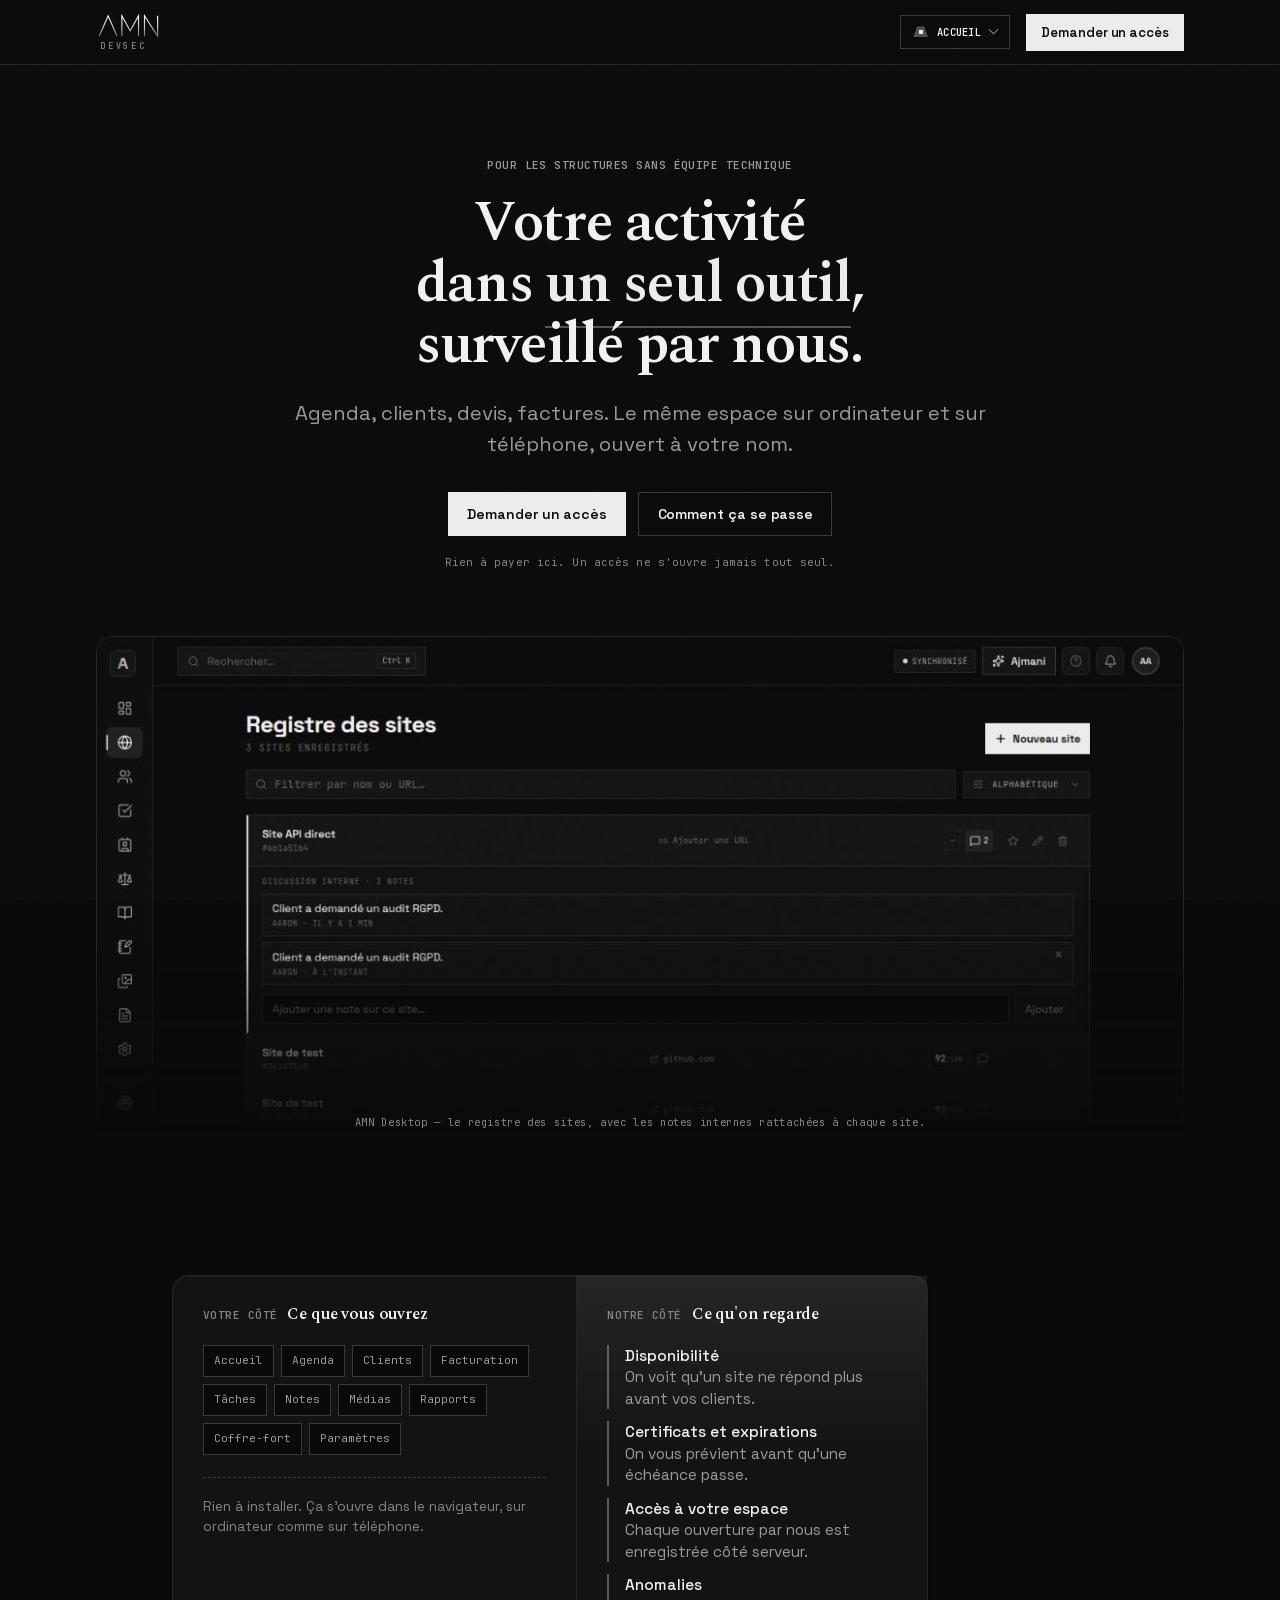
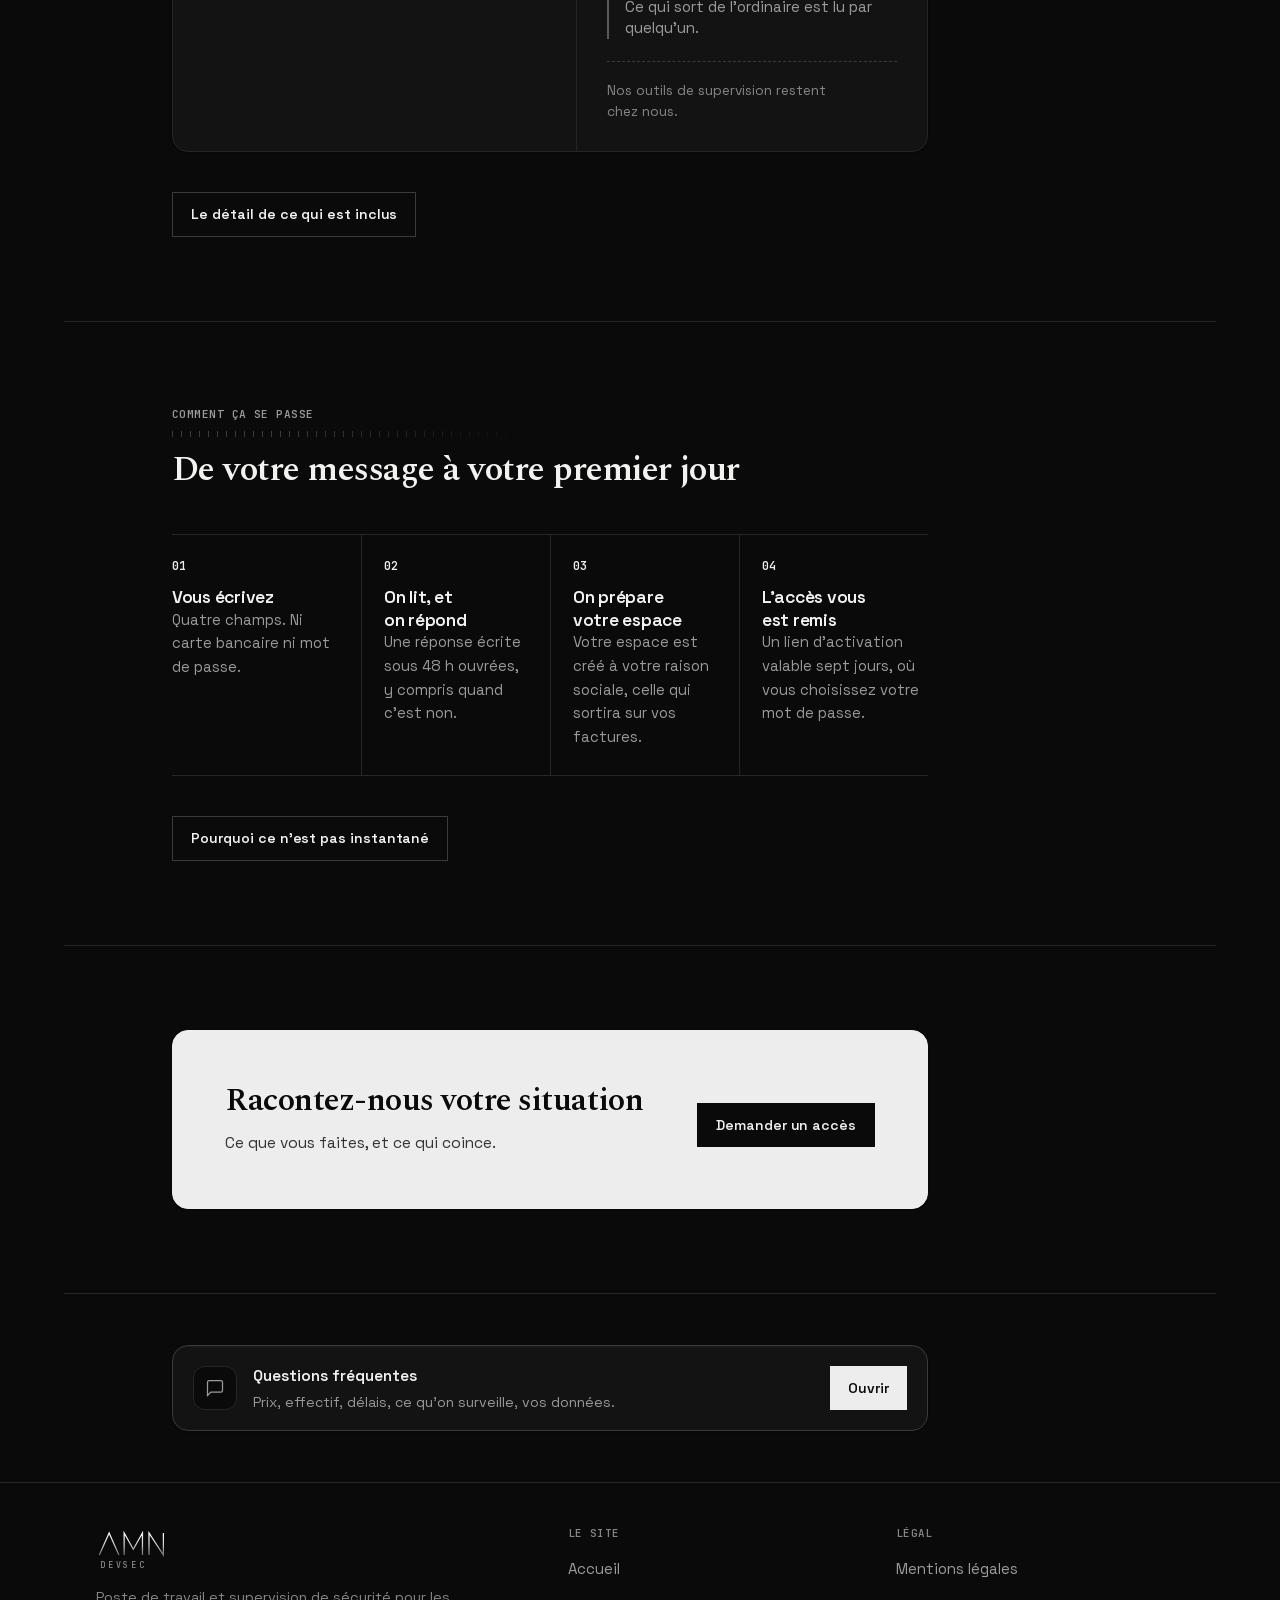
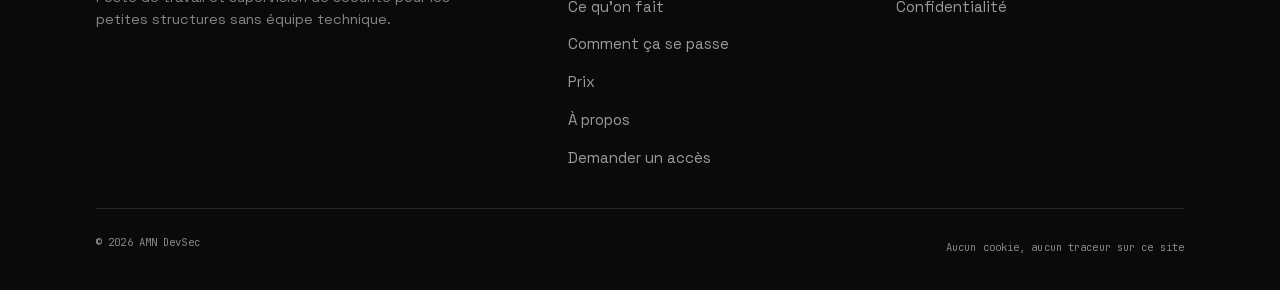
==== commit 0e27a8ed: "Enlever les signes qui trahissent un site fabriqué par une IA Mohamed après la passe précédente : « " ====
--- a/index.html
+++ b/index.html
@@ -21,12 +21,16 @@
 <meta name="twitter:card" content="summary_large_image">
 <link rel="icon" href="/assets/favicon-32.png" sizes="32x32" type="image/png">
 <link rel="apple-touch-icon" href="/assets/apple-touch-icon.png">
-<!-- Les DEUX polices du produit sont préchargées : Space Grotesk et
-     JetBrains Mono. Essai fait dans l'autre sens (la sans seule, pour
-     ne pas lui disputer la bande passante) : le premier affichage est
-     parti de 1 358 à 1 503 ms sur réseau bridé, parce que les
-     étiquettes mono sont dans le premier écran elles aussi. Mesuré,
-     pas supposé — voir scripts/mesurer-lighthouse.mjs. -->
+<!-- TROIS polices préchargées : Spectral d'abord (elle porte le titre,
+     donc le plus grand contenu affiché), puis Space Grotesk et
+     JetBrains Mono, toutes deux présentes dès le premier écran.
+
+     Le préchargement de la mono a été remis en question maintenant que
+     la capture du produit dispute la bande passante : le retirer libère
+     28 Ko et gagne 43 ms de LCP, mais coûte 131 ms de premier affichage
+     et 87 ms de blocage. Il reste. Mesuré, pas supposé — voir
+     scripts/mesurer-lighthouse.mjs. -->
+<link rel="preload" as="font" type="font/woff2" href="/assets/fonts/spectral-600-latin.woff2" crossorigin>
 <link rel="preload" as="font" type="font/woff2" href="/assets/fonts/space-grotesk-400700-latin.woff2" crossorigin>
 <link rel="preload" as="font" type="font/woff2" href="/assets/fonts/jetbrains-mono-400-latin.woff2" crossorigin>
 <link rel="stylesheet" href="/assets/fonts.css">
@@ -35,47 +39,6 @@
 </head>
 <body>
 <a class="skip" href="#main">Aller au contenu</a>
-
-<!-- ==================================================================
-     LA SÉQUENCE D'OUVERTURE — mise sous tension
-     ==================================================================
-     Un terminal qui tape, puis le dossier. Les six lignes de contrôle
-     portent sur LA PAGE QU'ON REGARDE et sont vraies : deux d'entre
-     elles sont remesurées à l'exécution par site.js (appels à des
-     tiers réellement chargés, cookies réellement déposés), et le
-     compte d'en-têtes est comparé à vercel.json par la vérification.
-
-     LA FRAPPE EST EN CSS PUR. Chaque ligne porte un cache opaque qui
-     glisse vers la droite en `transform: translateX()` avec
-     `steps()` : aucune largeur animée, aucune écriture DOM pendant la
-     frappe, tout est composé par la carte graphique. Les dots de
-     conduite alignent toutes les lignes sur la même longueur, donc un
-     seul `steps()` suffit pour toutes.
-
-     La séquence se joue et se retire SANS JavaScript (elle sort par
-     `opacity` puis `translateY`, jamais par `visibility`). Le <h1> est
-     peint dessous dès la première image : la séquence ne retarde pas
-     la mesure de plus grand contenu affiché.
-     ================================================================== -->
-<div class="seq" aria-hidden="true">
-  <div class="seq-cadre arrondi">
-    <p class="seq-tag">amn devsec — mise sous tension</p>
-    <ul class="seq-liste">
-      <li class="seq-l seq-l--cmd"><span class="seq-txt">$ amn superviser --cible cette-page</span><span class="seq-cache" aria-hidden="true"></span></li>
-      <li class="seq-l seq-l--ok"><span class="seq-txt">appels à des tiers ............ <b class="seq-v" data-mesure="tiers">0</b></span><span class="seq-cache" aria-hidden="true"></span></li>
-      <li class="seq-l seq-l--ok"><span class="seq-txt">cookies déposés ............... <b class="seq-v" data-mesure="cookies">0</b></span><span class="seq-cache" aria-hidden="true"></span></li>
-      <li class="seq-l seq-l--ok"><span class="seq-txt">en-têtes de sécurité .......... <b class="seq-v" data-seq-entetes>7 / 7</b></span><span class="seq-cache" aria-hidden="true"></span></li>
-      <li class="seq-l seq-l--ok"><span class="seq-txt">polices ....................... <b class="seq-v">servies d’ici</b></span><span class="seq-cache" aria-hidden="true"></span></li>
-      <li class="seq-l seq-l--ok"><span class="seq-txt">journal d’accès ............... <b class="seq-v">côté serveur</b></span><span class="seq-cache" aria-hidden="true"></span></li>
-      <li class="seq-l seq-l--ok"><span class="seq-txt">paiement en ligne ............. <b class="seq-v">aucun</b></span><span class="seq-cache" aria-hidden="true"></span></li>
-      <li class="seq-l seq-l--fin"><span class="seq-txt">6 feuillets sous tension</span><span class="seq-cache" aria-hidden="true"></span></li>
-    </ul>
-    <p class="seq-reglette"><span class="seq-cran"></span><span class="seq-cran"></span><span class="seq-cran"></span><span class="seq-cran"></span><span class="seq-cran"></span><span class="seq-cran"></span><span class="seq-cran"></span><b>contrôles 7 / 7</b></p>
-    <img class="seq-logo" src="/assets/logo.svg" alt="" width="104" height="40">
-  </div>
-  <span class="seq-passer">Une touche ou un clic pour passer</span>
-</div>
-
 
 <header class="hdr">
   <div class="wrap hdr-in">
@@ -146,29 +109,11 @@
       <li><a href="#debut">01<span class="rail-lbl">Le sujet</span></a></li>
       <li><a href="#apercu">02<span class="rail-lbl">Ce qu'on fait</span></a></li>
       <li><a href="#parcours">03<span class="rail-lbl">Comment ça se passe</span></a></li>
-      <li><a href="#limites">04<span class="rail-lbl">Ce qu'on ne fait pas</span></a></li>
-      <li><a href="#acces">05<span class="rail-lbl">Demander un accès</span></a></li>
+      <li><a href="#acces">04<span class="rail-lbl">Demander un accès</span></a></li>
     </ol>
   </nav>
 
   <section class="hero" id="debut">
-    <!-- LE FOND : une carte de veille, presque noire.
-         Les six nappes de télémétrie de la v6 sont parties — trop
-         lumineuses, ça bougeait partout. Ici la carte est IMMOBILE et
-         huit points respirent lentement, jamais deux en même temps.
-         Trois d'entre eux émettent une onde.
-
-         Les points sont ILLUSTRATIFS et posés sur des régions
-         d'hébergement courantes. Le bloc est décoratif (aria-hidden) :
-         nulle part le site ne prétend compter des sites supervisés ni
-         dire où ils se trouvent. Voir docs/direction-v7.md. -->
-    <div class="fond" aria-hidden="true">
-      <div class="carte-boite">
-        <svg class="carte" viewBox="0 0 110 52" fill="none" aria-hidden="true"><path d="M83 0h.01m1 0h.01m1 0h.01m1 0h.01m1 0h.01m-10 1h.01m1 0h.01m1 0h.01m1 0h.01m1 0h.01m1 0h.01m1 0h.01m1 0h.01m1 0h.01m1 0h.01m1 0h.01m1 0h.01m1 0h.01m1 0h.01m-51 1h.01m35 0h.01m1 0h.01m1 0h.01m1 0h.01m1 0h.01m1 0h.01m1 0h.01m1 0h.01m1 0h.01m1 0h.01m1 0h.01m1 0h.01m1 0h.01m1 0h.01m1 0h.01m1 0h.01m1 0h.01m1 0h.01m1 0h.01m1 0h.01m1 0h.01m1 0h.01m1 0h.01m-94 1h.01m1 0h.01m1 0h.01m1 0h.01m1 0h.01m1 0h.01m1 0h.01m1 0h.01m1 0h.01m1 0h.01m1 0h.01m1 0h.01m1 0h.01m1 0h.01m1 0h.01m9 0h.01m1 0h.01m1 0h.01m1 0h.01m8 0h.01m1 0h.01m1 0h.01m1 0h.01m1 0h.01m1 0h.01m18 0h.01m1 0h.01m1 0h.01m1 0h.01m1 0h.01m4 0h.01m1 0h.01m1 0h.01m1 0h.01m1 0h.01m1 0h.01m1 0h.01m1 0h.01m1 0h.01m1 0h.01m1 0h.01m1 0h.01m1 0h.01m1 0h.01m1 0h.01m1 0h.01m1 0h.01m1 0h.01m1 0h.01m1 0h.01m1 0h.01m1 0h.01m1 0h.01m1 0h.01m1 0h.01m1 0h.01m1 0h.01m1 0h.01m1 0h.01m1 0h.01m1 0h.01m1 0h.01m1 0h.01m1 0h.01m1 0h.01m1 0h.01m-101 1h.01m1 0h.01m1 0h.01m1 0h.01m1 0h.01m1 0h.01m1 0h.01m1 0h.01m1 0h.01m1 0h.01m1 0h.01m1 0h.01m1 0h.01m1 0h.01m1 0h.01m1 0h.01m1 0h.01m1 0h.01m1 0h.01m1 0h.01m1 0h.01m1 0h.01m1 0h.01m1 0h.01m1 0h.01m1 0h.01m1 0h.01m1 0h.01m1 0h.01m1 0h.01m1 0h.01m1 0h.01m3 0h.01m1 0h.01m1 0h.01m1 0h.01m1 0h.01m1 0h.01m1 0h.01m1 0h.01m16 0h.01m1 0h.01m1 0h.01m1 0h.01m1 0h.01m1 0h.01m1 0h.01m1 0h.01m1 0h.01m1 0h.01m1 0h.01m1 0h.01m3 0h.01m1 0h.01m1 0h.01m1 0h.01m1 0h.01m1 0h.01m1 0h.01m1 0h.01m1 0h.01m1 0h.01m1 0h.01m1 0h.01m1 0h.01m1 0h.01m1 0h.01m1 0h.01m1 0h.01m1 0h.01m1 0h.01m1 0h.01m1 0h.01m1 0h.01m1 0h.01m1 0h.01m1 0h.01m1 0h.01m1 0h.01m1 0h.01m1 0h.01m1 0h.01m1 0h.01m1 0h.01m1 0h.01m1 0h.01m1 0h.01m1 0h.01m1 0h.01m-107 1h.01m1 0h.01m1 0h.01m1 0h.01m1 0h.01m1 0h.01m1 0h.01m1 0h.01m1 0h.01m1 0h.01m1 0h.01m1 0h.01m1 0h.01m1 0h.01m1 0h.01m1 0h.01m1 0h.01m1 0h.01m1 0h.01m1 0h.01m1 0h.01m1 0h.01m1 0h.01m1 0h.01m1 0h.01m1 0h.01m1 0h.01m1 0h.01m1 0h.01m1 0h.01m1 0h.01m1 0h.01m1 0h.01m1 0h.01m2 0h.01m1 0h.01m1 0h.01m1 0h.01m1 0h.01m6 0h.01m1 0h.01m1 0h.01m9 0h.01m1 0h.01m1 0h.01m1 0h.01m1 0h.01m1 0h.01m1 0h.01m1 0h.01m1 0h.01m1 0h.01m1 0h.01m1 0h.01m4 0h.01m1 0h.01m1 0h.01m1 0h.01m1 0h.01m1 0h.01m1 0h.01m1 0h.01m1 0h.01m1 0h.01m1 0h.01m1 0h.01m1 0h.01m1 0h.01m1 0h.01m1 0h.01m1 0h.01m1 0h.01m1 0h.01m1 0h.01m1 0h.01m1 0h.01m1 0h.01m1 0h.01m1 0h.01m1 0h.01m1 0h.01m1 0h.01m1 0h.01m1 0h.01m1 0h.01m1 0h.01m1 0h.01m1 0h.01m1 0h.01m1 0h.01m1 0h.01m-106 1h.01m1 0h.01m1 0h.01m1 0h.01m1 0h.01m1 0h.01m1 0h.01m1 0h.01m1 0h.01m1 0h.01m1 0h.01m1 0h.01m1 0h.01m1 0h.01m1 0h.01m1 0h.01m1 0h.01m1 0h.01m1 0h.01m1 0h.01m1 0h.01m1 0h.01m1 0h.01m1 0h.01m1 0h.01m1 0h.01m1 0h.01m1 0h.01m1 0h.01m1 0h.01m1 0h.01m1 0h.01m1 0h.01m3 0h.01m1 0h.01m1 0h.01m17 0h.01m1 0h.01m1 0h.01m1 0h.01m1 0h.01m1 0h.01m1 0h.01m1 0h.01m1 0h.01m1 0h.01m1 0h.01m1 0h.01m1 0h.01m4 0h.01m1 0h.01m1 0h.01m1 0h.01m1 0h.01m1 0h.01m1 0h.01m1 0h.01m1 0h.01m1 0h.01m1 0h.01m1 0h.01m1 0h.01m1 0h.01m1 0h.01m1 0h.01m1 0h.01m1 0h.01m1 0h.01m1 0h.01m1 0h.01m1 0h.01m1 0h.01m1 0h.01m1 0h.01m1 0h.01m1 0h.01m1 0h.01m1 0h.01m1 0h.01m1 0h.01m1 0h.01m1 0h.01m1 0h.01m1 0h.01m-101 1h.01m1 0h.01m4 0h.01m1 0h.01m1 0h.01m1 0h.01m1 0h.01m1 0h.01m1 0h.01m1 0h.01m1 0h.01m1 0h.01m1 0h.01m1 0h.01m1 0h.01m1 0h.01m1 0h.01m1 0h.01m1 0h.01m1 0h.01m1 0h.01m1 0h.01m1 0h.01m1 0h.01m1 0h.01m1 0h.01m1 0h.01m18 0h.01m3 0h.01m1 0h.01m1 0h.01m1 0h.01m1 0h.01m1 0h.01m1 0h.01m1 0h.01m1 0h.01m1 0h.01m1 0h.01m1 0h.01m1 0h.01m5 0h.01m1 0h.01m1 0h.01m1 0h.01m1 0h.01m1 0h.01m1 0h.01m1 0h.01m1 0h.01m1 0h.01m1 0h.01m1 0h.01m1 0h.01m1 0h.01m1 0h.01m1 0h.01m1 0h.01m1 0h.01m1 0h.01m1 0h.01m1 0h.01m1 0h.01m1 0h.01m1 0h.01m1 0h.01m1 0h.01m1 0h.01m1 0h.01m1 0h.01m1 0h.01m1 0h.01m1 0h.01m-92 1h.01m1 0h.01m1 0h.01m1 0h.01m1 0h.01m1 0h.01m1 0h.01m1 0h.01m1 0h.01m1 0h.01m1 0h.01m1 0h.01m1 0h.01m1 0h.01m1 0h.01m1 0h.01m1 0h.01m1 0h.01m1 0h.01m1 0h.01m1 0h.01m1 0h.01m1 0h.01m1 0h.01m17 0h.01m1 0h.01m4 0h.01m1 0h.01m1 0h.01m1 0h.01m1 0h.01m1 0h.01m1 0h.01m1 0h.01m1 0h.01m1 0h.01m1 0h.01m1 0h.01m5 0h.01m1 0h.01m1 0h.01m1 0h.01m1 0h.01m1 0h.01m1 0h.01m1 0h.01m1 0h.01m1 0h.01m1 0h.01m1 0h.01m1 0h.01m1 0h.01m1 0h.01m1 0h.01m1 0h.01m1 0h.01m1 0h.01m1 0h.01m1 0h.01m1 0h.01m1 0h.01m1 0h.01m1 0h.01m1 0h.01m1 0h.01m1 0h.01m1 0h.01m1 0h.01m1 0h.01m-90 1h.01m1 0h.01m1 0h.01m1 0h.01m1 0h.01m1 0h.01m1 0h.01m1 0h.01m1 0h.01m1 0h.01m1 0h.01m1 0h.01m1 0h.01m1 0h.01m1 0h.01m1 0h.01m1 0h.01m1 0h.01m1 0h.01m1 0h.01m1 0h.01m1 0h.01m17 0h.01m1 0h.01m1 0h.01m1 0h.01m2 0h.01m1 0h.01m1 0h.01m1 0h.01m1 0h.01m1 0h.01m1 0h.01m1 0h.01m1 0h.01m1 0h.01m1 0h.01m1 0h.01m5 0h.01m1 0h.01m1 0h.01m1 0h.01m1 0h.01m1 0h.01m1 0h.01m1 0h.01m1 0h.01m1 0h.01m1 0h.01m1 0h.01m1 0h.01m1 0h.01m1 0h.01m1 0h.01m1 0h.01m1 0h.01m1 0h.01m1 0h.01m1 0h.01m1 0h.01m1 0h.01m1 0h.01m1 0h.01m1 0h.01m1 0h.01m-84 1h.01m1 0h.01m1 0h.01m1 0h.01m1 0h.01m1 0h.01m1 0h.01m1 0h.01m1 0h.01m1 0h.01m1 0h.01m1 0h.01m1 0h.01m1 0h.01m1 0h.01m1 0h.01m1 0h.01m1 0h.01m1 0h.01m1 0h.01m1 0h.01m17 0h.01m1 0h.01m1 0h.01m2 0h.01m1 0h.01m1 0h.01m1 0h.01m1 0h.01m1 0h.01m1 0h.01m1 0h.01m1 0h.01m1 0h.01m1 0h.01m1 0h.01m5 0h.01m1 0h.01m1 0h.01m1 0h.01m1 0h.01m1 0h.01m1 0h.01m1 0h.01m1 0h.01m1 0h.01m1 0h.01m1 0h.01m1 0h.01m1 0h.01m1 0h.01m1 0h.01m1 0h.01m1 0h.01m1 0h.01m1 0h.01m1 0h.01m1 0h.01m1 0h.01m1 0h.01m1 0h.01m1 0h.01m1 0h.01m1 0h.01m-83 1h.01m1 0h.01m1 0h.01m1 0h.01m1 0h.01m1 0h.01m1 0h.01m1 0h.01m1 0h.01m1 0h.01m1 0h.01m1 0h.01m1 0h.01m1 0h.01m1 0h.01m1 0h.01m1 0h.01m1 0h.01m1 0h.01m1 0h.01m1 0h.01m18 0h.01m1 0h.01m1 0h.01m1 0h.01m1 0h.01m1 0h.01m1 0h.01m1 0h.01m1 0h.01m1 0h.01m1 0h.01m1 0h.01m1 0h.01m1 0h.01m4 0h.01m1 0h.01m1 0h.01m1 0h.01m1 0h.01m1 0h.01m1 0h.01m1 0h.01m1 0h.01m1 0h.01m1 0h.01m1 0h.01m1 0h.01m1 0h.01m1 0h.01m1 0h.01m1 0h.01m1 0h.01m1 0h.01m1 0h.01m1 0h.01m1 0h.01m1 0h.01m1 0h.01m1 0h.01m1 0h.01m1 0h.01m1 0h.01m1 0h.01m-83 1h.01m1 0h.01m1 0h.01m1 0h.01m1 0h.01m1 0h.01m1 0h.01m1 0h.01m1 0h.01m1 0h.01m1 0h.01m1 0h.01m1 0h.01m1 0h.01m1 0h.01m1 0h.01m1 0h.01m1 0h.01m1 0h.01m1 0h.01m1 0h.01m17 0h.01m1 0h.01m1 0h.01m1 0h.01m1 0h.01m1 0h.01m1 0h.01m1 0h.01m1 0h.01m1 0h.01m1 0h.01m1 0h.01m1 0h.01m4 0h.01m1 0h.01m1 0h.01m1 0h.01m1 0h.01m1 0h.01m1 0h.01m1 0h.01m1 0h.01m1 0h.01m1 0h.01m1 0h.01m1 0h.01m1 0h.01m1 0h.01m1 0h.01m1 0h.01m1 0h.01m1 0h.01m1 0h.01m1 0h.01m1 0h.01m1 0h.01m1 0h.01m1 0h.01m1 0h.01m1 0h.01m1 0h.01m1 0h.01m1 0h.01m-82 1h.01m1 0h.01m1 0h.01m1 0h.01m1 0h.01m1 0h.01m1 0h.01m1 0h.01m1 0h.01m1 0h.01m1 0h.01m1 0h.01m1 0h.01m1 0h.01m1 0h.01m1 0h.01m1 0h.01m1 0h.01m19 0h.01m1 0h.01m1 0h.01m1 0h.01m1 0h.01m1 0h.01m2 0h.01m1 0h.01m1 0h.01m1 0h.01m1 0h.01m5 0h.01m1 0h.01m1 0h.01m1 0h.01m1 0h.01m1 0h.01m1 0h.01m1 0h.01m1 0h.01m1 0h.01m1 0h.01m1 0h.01m1 0h.01m1 0h.01m1 0h.01m1 0h.01m1 0h.01m1 0h.01m1 0h.01m1 0h.01m1 0h.01m1 0h.01m1 0h.01m1 0h.01m1 0h.01m1 0h.01m1 0h.01m1 0h.01m1 0h.01m4 0h.01m-84 1h.01m1 0h.01m1 0h.01m1 0h.01m1 0h.01m1 0h.01m1 0h.01m1 0h.01m1 0h.01m1 0h.01m1 0h.01m1 0h.01m1 0h.01m1 0h.01m1 0h.01m1 0h.01m1 0h.01m20 0h.01m1 0h.01m1 0h.01m1 0h.01m4 0h.01m2 0h.01m1 0h.01m1 0h.01m6 0h.01m1 0h.01m1 0h.01m1 0h.01m1 0h.01m1 0h.01m1 0h.01m1 0h.01m1 0h.01m1 0h.01m1 0h.01m1 0h.01m1 0h.01m1 0h.01m1 0h.01m1 0h.01m1 0h.01m1 0h.01m1 0h.01m1 0h.01m1 0h.01m1 0h.01m1 0h.01m1 0h.01m1 0h.01m1 0h.01m1 0h.01m4 0h.01m-82 1h.01m1 0h.01m1 0h.01m1 0h.01m1 0h.01m1 0h.01m1 0h.01m1 0h.01m1 0h.01m1 0h.01m1 0h.01m1 0h.01m1 0h.01m1 0h.01m1 0h.01m1 0h.01m21 0h.01m1 0h.01m15 0h.01m1 0h.01m1 0h.01m1 0h.01m1 0h.01m1 0h.01m1 0h.01m1 0h.01m1 0h.01m1 0h.01m1 0h.01m1 0h.01m1 0h.01m1 0h.01m1 0h.01m1 0h.01m1 0h.01m1 0h.01m1 0h.01m1 0h.01m1 0h.01m1 0h.01m1 0h.01m1 0h.01m1 0h.01m1 0h.01m5 0h.01m-81 1h.01m1 0h.01m1 0h.01m1 0h.01m1 0h.01m1 0h.01m1 0h.01m1 0h.01m1 0h.01m1 0h.01m1 0h.01m1 0h.01m1 0h.01m1 0h.01m24 0h.01m1 0h.01m1 0h.01m1 0h.01m1 0h.01m11 0h.01m1 0h.01m1 0h.01m1 0h.01m1 0h.01m1 0h.01m1 0h.01m1 0h.01m1 0h.01m1 0h.01m1 0h.01m1 0h.01m1 0h.01m1 0h.01m1 0h.01m1 0h.01m1 0h.01m1 0h.01m1 0h.01m1 0h.01m1 0h.01m1 0h.01m1 0h.01m1 0h.01m1 0h.01m4 0h.01m-79 1h.01m1 0h.01m1 0h.01m1 0h.01m1 0h.01m1 0h.01m1 0h.01m1 0h.01m1 0h.01m1 0h.01m1 0h.01m1 0h.01m23 0h.01m1 0h.01m1 0h.01m1 0h.01m1 0h.01m1 0h.01m1 0h.01m1 0h.01m1 0h.01m9 0h.01m1 0h.01m1 0h.01m1 0h.01m1 0h.01m1 0h.01m1 0h.01m1 0h.01m1 0h.01m1 0h.01m1 0h.01m1 0h.01m1 0h.01m1 0h.01m1 0h.01m1 0h.01m1 0h.01m1 0h.01m1 0h.01m1 0h.01m1 0h.01m1 0h.01m1 0h.01m1 0h.01m-74 1h.01m1 0h.01m1 0h.01m1 0h.01m1 0h.01m1 0h.01m1 0h.01m1 0h.01m1 0h.01m1 0h.01m1 0h.01m23 0h.01m1 0h.01m1 0h.01m1 0h.01m1 0h.01m1 0h.01m1 0h.01m1 0h.01m1 0h.01m1 0h.01m1 0h.01m1 0h.01m1 0h.01m1 0h.01m5 0h.01m1 0h.01m1 0h.01m1 0h.01m1 0h.01m1 0h.01m1 0h.01m1 0h.01m1 0h.01m1 0h.01m1 0h.01m1 0h.01m1 0h.01m1 0h.01m1 0h.01m1 0h.01m1 0h.01m1 0h.01m1 0h.01m1 0h.01m1 0h.01m1 0h.01m1 0h.01m1 0h.01m-73 1h.01m1 0h.01m1 0h.01m1 0h.01m1 0h.01m1 0h.01m26 0h.01m1 0h.01m1 0h.01m1 0h.01m1 0h.01m1 0h.01m1 0h.01m1 0h.01m1 0h.01m1 0h.01m1 0h.01m1 0h.01m1 0h.01m1 0h.01m1 0h.01m1 0h.01m6 0h.01m1 0h.01m1 0h.01m1 0h.01m1 0h.01m1 0h.01m1 0h.01m1 0h.01m1 0h.01m1 0h.01m1 0h.01m1 0h.01m1 0h.01m1 0h.01m1 0h.01m1 0h.01m1 0h.01m1 0h.01m1 0h.01m1 0h.01m1 0h.01m-71 1h.01m1 0h.01m1 0h.01m1 0h.01m27 0h.01m1 0h.01m1 0h.01m1 0h.01m1 0h.01m1 0h.01m1 0h.01m1 0h.01m1 0h.01m1 0h.01m1 0h.01m1 0h.01m1 0h.01m1 0h.01m1 0h.01m1 0h.01m8 0h.01m1 0h.01m1 0h.01m1 0h.01m1 0h.01m1 0h.01m1 0h.01m1 0h.01m1 0h.01m1 0h.01m1 0h.01m1 0h.01m1 0h.01m1 0h.01m1 0h.01m1 0h.01m1 0h.01m1 0h.01m1 0h.01m-71 1h.01m1 0h.01m1 0h.01m1 0h.01m27 0h.01m1 0h.01m1 0h.01m1 0h.01m1 0h.01m1 0h.01m1 0h.01m1 0h.01m1 0h.01m1 0h.01m1 0h.01m1 0h.01m1 0h.01m1 0h.01m1 0h.01m1 0h.01m1 0h.01m10 0h.01m1 0h.01m1 0h.01m1 0h.01m1 0h.01m1 0h.01m1 0h.01m1 0h.01m1 0h.01m1 0h.01m1 0h.01m1 0h.01m1 0h.01m1 0h.01m1 0h.01m-69 1h.01m1 0h.01m1 0h.01m3 0h.01m23 0h.01m1 0h.01m1 0h.01m1 0h.01m1 0h.01m1 0h.01m1 0h.01m1 0h.01m1 0h.01m1 0h.01m1 0h.01m1 0h.01m1 0h.01m1 0h.01m1 0h.01m1 0h.01m1 0h.01m1 0h.01m11 0h.01m1 0h.01m1 0h.01m1 0h.01m4 0h.01m1 0h.01m1 0h.01m1 0h.01m1 0h.01m-64 1h.01m1 0h.01m1 0h.01m23 0h.01m1 0h.01m1 0h.01m1 0h.01m1 0h.01m1 0h.01m1 0h.01m1 0h.01m1 0h.01m1 0h.01m1 0h.01m1 0h.01m1 0h.01m1 0h.01m1 0h.01m1 0h.01m1 0h.01m1 0h.01m11 0h.01m1 0h.01m1 0h.01m5 0h.01m1 0h.01m1 0h.01m1 0h.01m5 0h.01m-65 1h.01m22 0h.01m1 0h.01m1 0h.01m1 0h.01m1 0h.01m1 0h.01m1 0h.01m1 0h.01m1 0h.01m1 0h.01m1 0h.01m1 0h.01m1 0h.01m1 0h.01m1 0h.01m1 0h.01m1 0h.01m1 0h.01m1 0h.01m11 0h.01m1 0h.01m6 0h.01m1 0h.01m1 0h.01m5 0h.01m1 0h.01m-65 1h.01m21 0h.01m1 0h.01m1 0h.01m1 0h.01m1 0h.01m1 0h.01m1 0h.01m1 0h.01m1 0h.01m1 0h.01m1 0h.01m1 0h.01m1 0h.01m1 0h.01m1 0h.01m1 0h.01m1 0h.01m1 0h.01m1 0h.01m11 0h.01m7 0h.01m1 0h.01m1 0h.01m5 0h.01m1 0h.01m-65 1h.01m1 0h.01m2 0h.01m1 0h.01m1 0h.01m1 0h.01m16 0h.01m1 0h.01m1 0h.01m1 0h.01m1 0h.01m1 0h.01m1 0h.01m1 0h.01m1 0h.01m1 0h.01m1 0h.01m1 0h.01m1 0h.01m1 0h.01m1 0h.01m1 0h.01m1 0h.01m1 0h.01m1 0h.01m1 0h.01m9 0h.01m7 0h.01m1 0h.01m6 0h.01m1 0h.01m-63 1h.01m1 0h.01m1 0h.01m1 0h.01m1 0h.01m1 0h.01m16 0h.01m1 0h.01m1 0h.01m1 0h.01m1 0h.01m1 0h.01m1 0h.01m1 0h.01m1 0h.01m1 0h.01m1 0h.01m1 0h.01m1 0h.01m1 0h.01m1 0h.01m1 0h.01m1 0h.01m1 0h.01m-39 1h.01m1 0h.01m1 0h.01m1 0h.01m1 0h.01m1 0h.01m1 0h.01m1 0h.01m1 0h.01m16 0h.01m1 0h.01m1 0h.01m1 0h.01m1 0h.01m1 0h.01m1 0h.01m1 0h.01m1 0h.01m1 0h.01m1 0h.01m1 0h.01m1 0h.01m1 0h.01m1 0h.01m-38 1h.01m1 0h.01m1 0h.01m1 0h.01m1 0h.01m1 0h.01m1 0h.01m1 0h.01m1 0h.01m19 0h.01m1 0h.01m1 0h.01m1 0h.01m1 0h.01m1 0h.01m1 0h.01m1 0h.01m1 0h.01m1 0h.01m1 0h.01m1 0h.01m18 0h.01m-56 1h.01m1 0h.01m1 0h.01m1 0h.01m1 0h.01m1 0h.01m1 0h.01m1 0h.01m1 0h.01m1 0h.01m19 0h.01m1 0h.01m1 0h.01m1 0h.01m1 0h.01m1 0h.01m1 0h.01m1 0h.01m1 0h.01m1 0h.01m20 0h.01m1 0h.01m-58 1h.01m1 0h.01m1 0h.01m1 0h.01m1 0h.01m1 0h.01m1 0h.01m1 0h.01m1 0h.01m1 0h.01m1 0h.01m1 0h.01m1 0h.01m16 0h.01m1 0h.01m1 0h.01m1 0h.01m1 0h.01m1 0h.01m1 0h.01m1 0h.01m1 0h.01m1 0h.01m20 0h.01m1 0h.01m1 0h.01m1 0h.01m1 0h.01m1 0h.01m1 0h.01m1 0h.01m1 0h.01m1 0h.01m1 0h.01m-66 1h.01m1 0h.01m1 0h.01m1 0h.01m1 0h.01m1 0h.01m1 0h.01m1 0h.01m1 0h.01m1 0h.01m1 0h.01m1 0h.01m1 0h.01m16 0h.01m1 0h.01m1 0h.01m1 0h.01m1 0h.01m1 0h.01m1 0h.01m1 0h.01m1 0h.01m21 0h.01m1 0h.01m1 0h.01m1 0h.01m1 0h.01m1 0h.01m1 0h.01m1 0h.01m1 0h.01m1 0h.01m1 0h.01m1 0h.01m-67 1h.01m1 0h.01m1 0h.01m1 0h.01m1 0h.01m1 0h.01m1 0h.01m1 0h.01m1 0h.01m1 0h.01m1 0h.01m1 0h.01m16 0h.01m1 0h.01m1 0h.01m1 0h.01m1 0h.01m1 0h.01m1 0h.01m1 0h.01m1 0h.01m26 0h.01m1 0h.01m1 0h.01m1 0h.01m1 0h.01m-64 1h.01m1 0h.01m1 0h.01m1 0h.01m1 0h.01m1 0h.01m1 0h.01m1 0h.01m1 0h.01m1 0h.01m1 0h.01m16 0h.01m1 0h.01m1 0h.01m1 0h.01m1 0h.01m1 0h.01m1 0h.01m1 0h.01m1 0h.01m-34 1h.01m1 0h.01m1 0h.01m1 0h.01m1 0h.01m1 0h.01m1 0h.01m1 0h.01m1 0h.01m1 0h.01m1 0h.01m16 0h.01m1 0h.01m1 0h.01m1 0h.01m1 0h.01m1 0h.01m1 0h.01m1 0h.01m29 0h.01m1 0h.01m1 0h.01m1 0h.01m1 0h.01m-66 1h.01m1 0h.01m1 0h.01m1 0h.01m1 0h.01m1 0h.01m1 0h.01m1 0h.01m1 0h.01m1 0h.01m17 0h.01m1 0h.01m1 0h.01m1 0h.01m1 0h.01m1 0h.01m1 0h.01m1 0h.01m3 0h.01m1 0h.01m24 0h.01m1 0h.01m1 0h.01m1 0h.01m1 0h.01m1 0h.01m1 0h.01m-67 1h.01m1 0h.01m1 0h.01m1 0h.01m1 0h.01m1 0h.01m1 0h.01m1 0h.01m1 0h.01m18 0h.01m1 0h.01m1 0h.01m1 0h.01m1 0h.01m1 0h.01m1 0h.01m4 0h.01m1 0h.01m24 0h.01m1 0h.01m1 0h.01m1 0h.01m1 0h.01m1 0h.01m1 0h.01m-67 1h.01m1 0h.01m1 0h.01m1 0h.01m1 0h.01m1 0h.01m1 0h.01m1 0h.01m1 0h.01m19 0h.01m1 0h.01m1 0h.01m1 0h.01m1 0h.01m1 0h.01m4 0h.01m1 0h.01m22 0h.01m1 0h.01m1 0h.01m1 0h.01m1 0h.01m1 0h.01m1 0h.01m1 0h.01m1 0h.01m1 0h.01m-68 1h.01m1 0h.01m1 0h.01m1 0h.01m1 0h.01m1 0h.01m1 0h.01m1 0h.01m20 0h.01m1 0h.01m1 0h.01m1 0h.01m1 0h.01m1 0h.01m5 0h.01m21 0h.01m1 0h.01m1 0h.01m1 0h.01m1 0h.01m1 0h.01m1 0h.01m1 0h.01m1 0h.01m1 0h.01m1 0h.01m1 0h.01m-69 1h.01m1 0h.01m1 0h.01m1 0h.01m1 0h.01m1 0h.01m1 0h.01m21 0h.01m1 0h.01m1 0h.01m1 0h.01m1 0h.01m1 0h.01m26 0h.01m1 0h.01m1 0h.01m1 0h.01m1 0h.01m1 0h.01m1 0h.01m1 0h.01m1 0h.01m1 0h.01m1 0h.01m1 0h.01m1 0h.01m-70 1h.01m1 0h.01m1 0h.01m1 0h.01m1 0h.01m1 0h.01m1 0h.01m21 0h.01m1 0h.01m1 0h.01m1 0h.01m1 0h.01m27 0h.01m1 0h.01m1 0h.01m1 0h.01m1 0h.01m1 0h.01m1 0h.01m1 0h.01m1 0h.01m1 0h.01m1 0h.01m1 0h.01m1 0h.01m-70 1h.01m1 0h.01m1 0h.01m1 0h.01m1 0h.01m1 0h.01m23 0h.01m1 0h.01m1 0h.01m1 0h.01m27 0h.01m1 0h.01m1 0h.01m1 0h.01m1 0h.01m1 0h.01m1 0h.01m1 0h.01m1 0h.01m1 0h.01m1 0h.01m1 0h.01m-69 1h.01m1 0h.01m1 0h.01m1 0h.01m1 0h.01m1 0h.01m24 0h.01m36 0h.01m1 0h.01m1 0h.01m1 0h.01m1 0h.01m-69 1h.01m1 0h.01m1 0h.01m1 0h.01m1 0h.01m62 0h.01m1 0h.01m1 0h.01m1 0h.01m-70 1h.01m1 0h.01m1 0h.01m1 0h.01m75 0h.01m-78 1h.01m1 0h.01m1 0h.01m1 0h.01m74 0h.01m-77 1h.01m1 0h.01m1 0h.01m74 0h.01m-76 1h.01m1 0h.01m1 0h.01m-2 1h.01m1 0h.01m-1 1h.01m1 0h.01" stroke="#ededed" stroke-width=".28" stroke-linecap="round"/></svg><span class="fond-voile"></span>
-        <span class="veille v1 veille--ping"><span class='onde'></span></span><span class="veille v2 veille--ping"><span class='onde'></span></span><span class="veille v3"></span><span class="veille v4"></span><span class="veille v5 veille--ping"><span class='onde'></span></span><span class="veille v6"></span><span class="veille v7"></span><span class="veille v8"></span>
-      </div>
-    </div>
-    </div>
     <div class="wrap colonne hero-in">
     <p class="mono">Pour les structures sans équipe technique</p>
     <h1>Votre activité dans <span class="mark">un seul outil</span>, surveillé par nous.</h1>
@@ -178,15 +123,29 @@
       <a class="btn btn-ghost" href="/methode">Comment ça se passe</a>
     </div>
     <p class="mono-sm hero-note">Rien à payer ici. Un accès ne s'ouvre jamais tout seul.</p>
-
-    <!-- Le bandeau de chiffres du produit : `gap-px` sur un fond couleur
-         filet, donc les séparateurs SONT l'arrière-plan. Trois chiffres
-         vrais et vérifiables — pas de fausse métrique client. -->
-    <div class="stats arrondi elev-1">
-      <div class="stat"><b>10</b><span>modules livrés</span></div>
-      <div class="stat"><b>5</b><span>axes supervisés</span></div>
-      <div class="stat"><b>48 h</b><span>délai de réponse</span></div>
-    </div>
+    </div>
+
+    <!-- LA CAPTURE DU PRODUIT.
+         Elle remplace la carte du monde en pointillés et le bandeau de
+         chiffres ronds qui tenaient cette place. Les deux étaient du
+         décor abstrait, et le décor abstrait à la place d'une image
+         réelle est l'un des signes les plus cités des sites fabriqués
+         par une IA : la machine n'a pas de produit à photographier,
+         donc elle dessine des formes.
+
+         Ici il y a un produit. C'est le registre des sites de
+         l'application, capture d'écran non retouchée, avec ses données
+         de test — voir le rappel dans verifier-avant-mise-en-ligne. -->
+    <figure class="capture">
+      <div class="capture-cadre">
+      <img src="/assets/produit-registre.jpg" width="1120" height="512" loading="eager" decoding="async" fetchpriority="high"
+           srcset="/assets/produit-registre-560.jpg 560w, /assets/produit-registre.jpg 1120w"
+           sizes="(min-width: 1200px) 1088px, calc(100vw - 32px)"
+           alt="Le registre des sites dans AMN Desktop : trois sites suivis, une discussion interne rattachée à l'un d'eux, et une note de score.">
+      </div>
+      <figcaption>AMN Desktop — le registre des sites, avec les notes internes rattachées à chaque site.</figcaption>
+    </figure>
+    <div class="wrap colonne">
 
     <!-- PIÈCE JOINTE — le mot de l'émetteur.
          Le bloc est `hidden` dans le HTML servi et ne se révèle que si
@@ -287,19 +246,6 @@
     <p class="btn-row more"><a class="btn btn-ghost" href="/methode">Pourquoi ce n'est pas instantané</a></p>
   </section>
 
-  <section class="wrap section" id="limites">
-
-    <div class="sec-head">
-      <h2>Ce qu'on ne fait pas</h2>
-    </div>
-
-    <ul class="nots">
-      <li><span><b>Aucun accès en libre-service.</b> Chaque accès est nominatif et révocable.</span></li>
-      <li><span><b>Aucun logo de client ni avis inventé sur ce site.</b> Les vrais seront signés.</span></li>
-      <li><span><b>Aucune promesse de « 100&nbsp;% sécurisé ».</b> On dit ce qu'on surveille et ce qu'on fait quand ça sonne.</span></li>
-    </ul>
-  </section>
-
   <section class="wrap section" id="acces">
 
     <div class="cta cta--plein arrondi">
@@ -330,16 +276,15 @@
         <svg viewBox="0 0 24 24" fill="none" stroke="currentColor" stroke-width="1.5" width="20" height="20"><path d="M21 15a2 2 0 0 1-2 2H7l-4 4V5a2 2 0 0 1 2-2h14a2 2 0 0 1 2 2z"/></svg>
       </span>
       <span class="ajm-invite-txt">
-        <b>Une question ? Les réponses sont déjà écrites.</b>
-        <span class="ajm-invite-p">Prix, délais, ce qu'on surveille, vos données.</span>
-        <span class="etq">Aucun modèle · aucune donnée envoyée</span>
+        <b>Questions fréquentes</b>
+        <span class="ajm-invite-p">Prix, effectif, délais, ce qu'on surveille, vos données.</span>
       </span>
       <span class="ajm-invite-btn"><span class="ajm-ferme">Ouvrir</span><span class="ajm-ouvert">Fermer</span></span>
     </summary>
     <div class="ajm-panel">
-      <p class="ajm-tete">Les réponses sont écrites à l'avance. Hors de ce cadre, je renvoie au formulaire.</p>
+      <p class="ajm-tete">Si votre question n'est pas traitée ici, écrivez-nous.</p>
       <div class="ajm-fil" role="log" aria-live="polite" aria-label="Conversation">
-        <p class="ajm-bulle ajm-bulle--lui">Bonjour. Je réponds sur les prix, les délais, ce qu'on surveille et vos données.</p>
+        <p class="ajm-bulle ajm-bulle--lui">Tapez un mot-clé : prix, effectif, délais, supervision, données, accès.</p>
       </div>
       <form class="ajm-form" action="/contact" method="get">
         <label class="hp" for="ajm-q">Votre question</label>
--- a/assets/fonts.css
+++ b/assets/fonts.css
@@ -1,23 +1,9 @@
 /* Polices auto-hébergées — aucun appel à un serveur tiers (RGPD).
-   Space Grotesk (Florian Karsten) et JetBrains Mono (JetBrains), toutes
-   deux sous licence SIL Open Font License 1.1.
-   Sous-ensembles latin + latin-ext. GÉNÉRÉE PAR scripts/polices.mjs,
-   ne pas éditer à la main.
-
-   Ce sont les DEUX POLICES DU PRODUIT, recopiées de
-   amn-desktop/src/index.css :
-
-     --font-sans: 'Space Grotesk', -apple-system, BlinkMacSystemFont, sans-serif;
-     --font-mono: 'JetBrains Mono', ui-monospace, SFMono-Regular, monospace;
-
-   La v3 les avait remplacées par Archivo + Martian Mono « pour plus de
-   caractère ». C'était le contraire de ce qu'il fallait : le site ne
-   cherche pas son caractère, il porte celui du produit.
-
-   Les deux fichiers gardent leur axe de graisse variable — un seul
-   fichier par plage Unicode couvre donc toutes les graisses employées
-   (400/500/600/700 pour Space Grotesk, 400/500/700 pour JetBrains
-   Mono), au lieu d'un fichier par graisse. */
+   Space Grotesk (Florian Karsten) et JetBrains Mono (JetBrains) sont
+   les polices du PRODUIT ; Spectral (Production Type, Paris) est
+   celle des TITRES du site, et d'eux seuls. Les trois sous licence
+   SIL Open Font License 1.1. Sous-ensembles latin + latin-ext.
+   GÉNÉRÉE PAR scripts/polices.mjs, ne pas éditer à la main. */
 
 /* latin-ext */
 @font-face {
@@ -58,3 +44,23 @@
   src: url('fonts/jetbrains-mono-400-latin.woff2') format('woff2');
   unicode-range: U+0000-00FF, U+0131, U+0152-0153, U+02BB-02BC, U+02C6, U+02DA, U+02DC, U+0304, U+0308, U+0329, U+2000-206F, U+20AC, U+2122, U+2191, U+2193, U+2212, U+2215, U+FEFF, U+FFFD;
 }
+
+/* latin-ext */
+@font-face {
+  font-family: 'Spectral';
+  font-style: normal;
+  font-weight: 600;
+  font-display: swap;
+  src: url('fonts/spectral-600-latin-ext.woff2') format('woff2');
+  unicode-range: U+0100-02BA, U+02BD-02C5, U+02C7-02CC, U+02CE-02D7, U+02DD-02FF, U+0304, U+0308, U+0329, U+1D00-1DBF, U+1E00-1E9F, U+1EF2-1EFF, U+2020, U+20A0-20AB, U+20AD-20C0, U+2113, U+2C60-2C7F, U+A720-A7FF;
+}
+
+/* latin */
+@font-face {
+  font-family: 'Spectral';
+  font-style: normal;
+  font-weight: 600;
+  font-display: swap;
+  src: url('fonts/spectral-600-latin.woff2') format('woff2');
+  unicode-range: U+0000-00FF, U+0131, U+0152-0153, U+02BB-02BC, U+02C6, U+02DA, U+02DC, U+0304, U+0308, U+0329, U+2000-206F, U+20AC, U+2122, U+2191, U+2193, U+2212, U+2215, U+FEFF, U+FFFD;
+}
--- a/site.css
+++ b/site.css
@@ -84,6 +84,9 @@
   /* Les deux polices du produit (amn-desktop/src/index.css). */
   --f-sans: 'Space Grotesk', -apple-system, BlinkMacSystemFont, 'Segoe UI', sans-serif;
   --f-mono: 'JetBrains Mono', ui-monospace, SFMono-Regular, Menlo, monospace;
+  /* La voix DU SITE, réservée aux deux premiers niveaux de titre.
+     Voir scripts/polices.mjs pour la raison du changement. */
+  --f-titre: Spectral, 'Iowan Old Style', Georgia, serif;
 
   /* Rayons — échelle Tailwind v4, celle qu'emploie le produit. Les
      CONTENEURS sont arrondis, les BOUTONS et les CHAMPS restent carrés
@@ -259,22 +262,30 @@
   text-wrap: balance;
 }
 
-/* Space Grotesk n'a PAS d'axe de largeur : les trois `font-stretch` de
-   la v3 ne faisaient plus rien. La hiérarchie repose donc sur la
-   graisse et la taille — c'est déjà comme ça que le produit s'y prend
-   (« Bonsoir, Aaron. » est `text-4xl font-semibold sm:text-5xl`, et
-   rien d'autre ne monte aussi haut). */
+/* LES DEUX PREMIERS NIVEAUX SONT EN SERIF, le reste en Space Grotesk.
+
+   Ce partage n'est pas décoratif. Les titres sont ce que le site dit
+   en son nom ; les titres de carte (h3), les étiquettes et la mosaïque
+   des modules sont ce par quoi il cite le produit, et ceux-là gardent
+   la police du produit.
+
+   Un empattement n'accepte pas le crénage serré d'un grotesque :
+   l'interlettrage négatif est réduit et l'interligne relevé. */
+h1, h2 {
+  font-family: var(--f-titre);
+  font-weight: 600;
+}
+
 h1 {
-  font-weight: 700;
-  font-size: clamp(2.05rem, 1.15rem + 3.9vw, 3.9rem);
-  letter-spacing: -.045em;
-  line-height: 1.01;
+  font-size: clamp(2rem, 1.1rem + 3.7vw, 3.6rem);
+  letter-spacing: -.022em;
+  line-height: 1.06;
 }
 
 h2 {
-  font-weight: 600;
-  font-size: clamp(1.5rem, 1.1rem + 1.8vw, 2.3rem);
-  letter-spacing: -.032em;
+  font-size: clamp(1.42rem, 1.05rem + 1.65vw, 2.15rem);
+  letter-spacing: -.015em;
+  line-height: 1.14;
 }
 
 h3 {
@@ -844,7 +855,7 @@
 /* Les autres rayons du produit, appliqués là où ils vont :
    12 px sur les boîtes d'icône, pilule sur les puces, 6 px sur les
    petites étiquettes mono. Les boutons et les champs restent CARRÉS. */
-.mod-n, .seq-logo, .ico { border-radius: var(--r-xl); }
+.mod-n, .ico { border-radius: var(--r-xl); }
 .pastille, .puce, .rail a, .led { border-radius: 9999px; }
 .etq, .badge { border-radius: var(--r-md); }
 
@@ -912,204 +923,65 @@
 .hero-note { margin-top: 18px; max-width: 64ch; margin-inline: auto; }
 .hero .mono { display: block; }
 
-/* ---------- LE FOND DU BANDEAU : une carte de veille ----------
-   Remplace les six nappes de télémétrie de la v6. Aaron les trouvait
-   TROP LUMINEUSES : six courbes qui défilaient en permanence, ça
-   bougeait partout et ça tirait l'œil loin du titre.
-
-   Ce qu'il a demandé à la place : « une salle de contrôle la nuit où
-   tout va bien ». Donc une carte du monde presque noire, immobile, et
-   de rares pulsations lentes. Le silence d'abord, le mouvement ensuite.
-
-   La carte est une MATRICE DE POINTS produite par un script sans aucune
-   dépendance : les continents sont des polygones simplifiés écrits à la
-   main en longitude/latitude, échantillonnés sur une grille 110 × 52.
-   Voir docs/direction-v7.md. Aucun fichier de données géographiques
-   n'est embarqué, et la carte est STATIQUE — elle ne coûte rien par
-   image, contrairement aux six couches qui défilaient.
-
-   HONNÊTETÉ — les points sont ILLUSTRATIFS. Ils sont posés sur des
-   régions d'hébergement courantes, parce qu'un site français vit
-   souvent sur un serveur à Francfort, à Dublin ou en Virginie. Le
-   bloc est `aria-hidden` et purement décoratif : aucun chiffre, aucune
-   étiquette, nulle part sur le site, ne prétend compter des sites
-   supervisés ni dire où ils sont. C'est un décor, pas une donnée. */
-.fond {
-  position: absolute;
-  inset: 0;
-  z-index: 0;
-  pointer-events: none;
-  overflow: hidden;
-}
-
-/* La carte et les points partagent EXACTEMENT la même boîte : sans ça,
-   les points en pourcentage ne tomberaient pas sur la géographie. */
-.carte-boite {
-  position: absolute;
-  left: 50%;
-  top: 50%;
-  transform: translate(-50%, -50%);
-  width: min(1240px, 104%);
-  aspect-ratio: 1000 / 473;
-}
-
-/* Le SEUL point du site dont l'absence serait catastrophique plutôt que
-   dégradée. `.carte-boite` n'a pas de hauteur propre : elle la tire de
-   son rapport de forme. Sans `aspect-ratio`, la boîte fait ZÉRO pixel de
-   haut — la carte disparaît, et les huit points de veille, positionnés
-   en pourcentage de cette boîte, s'écrasent sur une ligne.
-
-   `aspect-ratio` est supporté depuis Safari 15 (2021), donc le risque
-   est faible ; c'est la CONSÉQUENCE qui justifie le filet, pas la
-   probabilité. Les moteurs Firefox et WebKit ne sont pas installables
-   dans l'environnement de développement (le proxy bloque le domaine de
-   téléchargement de Playwright) : ce repli n'a donc PAS pu être vérifié
-   dans un vrai Safari. Ce qui a été vérifié, c'est qu'il produit une
-   géométrie identique — même boîte au pixel près, contrôlée en forçant
-   la branche de repli. */
-@supports not (aspect-ratio: 1 / 1) {
-  .carte-boite::before { content: ''; display: block; padding-top: 47.3%; }
-  .carte { position: absolute; inset: 0; }
-}
-/* MESURÉ À L'ŒIL — première tentative à 13 % : la carte écrasait le
-   titre et rendait le chapô pénible à lire. C'était exactement le
-   défaut reproché aux nappes. « Presque noire » veut dire qu'on ne la
-   voit qu'au deuxième regard. */
-.carte {
+/* LA CAPTURE DU PRODUIT.
+   Elle est large, posée sous le titre, et coupée en bas par un dégradé
+   plutôt que par une bordure nette : l'image continue hors du cadre au
+   lieu de s'arrêter, ce qui évite d'en faire une vignette de plus.
+   `aspect-ratio` fige sa place avant le chargement — sans lui, tout ce
+   qui suit sauterait à l'arrivée de l'image. */
+.capture {
+  margin: clamp(38px, 5vw, 64px) auto 0;
+  max-width: var(--max);
+  padding-inline: clamp(16px, 4vw, 32px);
+  position: relative;
+}
+.capture img {
   width: 100%;
-  height: 100%;
-  display: block;
-  opacity: .30;
-}
-
-/* Un voile radial re-noircit le centre, là où se trouvent le titre et
-   le chapô. La carte reste lisible sur les bords, le texte ne se bat
-   contre rien. Statique : aucun coût par image.
-
-   Il est posé ENTRE la carte et les points, pas au-dessus des deux :
-   sinon il éteignait aussi les pulsations, et c'est justement elles
-   qui rendent la carte vivante. */
-.fond-voile {
-  position: absolute;
-  inset: 0;
-  background:
-    radial-gradient(ellipse 46% 58% at 50% 46%, var(--bg) 32%, transparent 78%),
-    linear-gradient(90deg, var(--bg), transparent 16%, transparent 84%, var(--bg));
-}
-
-/* ---- Les points de veille ----
-   Ils RESPIRENT, ils ne clignotent pas : 7 s par cycle, et jamais deux
-   en même temps. Seule l'opacité est animée — c'est composé, le fil
-   principal ne fait rien. */
-.veille {
-  position: absolute;
-  width: 6px;
-  height: 6px;
-  margin: -3px 0 0 -3px;
-  border-radius: 9999px;
-  background: var(--accent);
-  opacity: .22;
-  animation: veille-respire 7s ease-in-out infinite;
-}
-@keyframes veille-respire {
-  0%, 100% { opacity: .18; }
-  50%      { opacity: .72; }
-}
-
-/* Trois points sur huit émettent en plus une onde qui s'ouvre — le
-   « ping » d'une console de supervision. Limité à trois : chaque onde
-   est une couche composée de plus, et une carte où tout pulse redevient
-   exactement ce qu'Aaron ne voulait plus. */
-.onde {
-  position: absolute;
-  inset: -13px;
-  border-radius: 9999px;
-  border: 1px solid var(--accent);
-  opacity: 0;
-  animation: veille-onde 7s cubic-bezier(.22, .61, .36, 1) infinite;
-}
-@keyframes veille-onde {
-  0%       { transform: scale(.28); opacity: 0; }
-  12%      { opacity: .42; }
-  55%, 100% { transform: scale(1); opacity: 0; }
-}
-
-/* Les décalages : aucune pulsation ne tombe en même temps qu'une autre. */
-.v1 { left: 46.78%; top: 18.4%; animation-delay: 0.0s; }
-.v1 .onde { animation-delay: 0.0s; }
-.v2 { left: 49.24%; top: 21.75%; animation-delay: 1.7s; }
-.v2 .onde { animation-delay: 1.7s; }
-.v3 { left: 51.05%; top: 20.81%; animation-delay: 3.4s; }
-.v4 { left: 27.55%; top: 24.25%; animation-delay: 5.1s; }
-.v5 { left: 26.43%; top: 29.18%; animation-delay: 6.8s; }
-.v5 .onde { animation-delay: 6.8s; }
-.v6 { left: 35.25%; top: 75.78%; animation-delay: 8.5s; }
-.v7 { left: 78.23%; top: 57.2%; animation-delay: 10.2s; }
-.v8 { left: 91.77%; top: 83.49%; animation-delay: 11.9s; }
-/* Sur téléphone, la colonne est étroite et haute : le texte occupe
-   presque toute la largeur, et la carte se retrouve DERRIÈRE le chapô
-   au lieu d'être autour. Première version à 10 % : les points
-   traversaient « Un seul endroit pour votre agenda… », exactement le
-   défaut reproché aux nappes. Elle descend donc plus bas qu'au bureau,
-   et le voile se resserre sur la colonne de texte. */
-@media (max-width: 620px) {
-  .carte-boite { width: 190%; }
-  .carte { opacity: .24; }
-  .fond-voile {
-    background:
-      radial-gradient(ellipse 74% 46% at 50% 42%, var(--bg) 44%, transparent 88%),
-      linear-gradient(180deg, var(--bg), transparent 22%, transparent 80%, var(--bg));
-  }
-  .veille { opacity: .16; }
-}
-
-/* La consigne du dépôt : glisser oui, mais rien d'obligatoire. Sans
-   mouvement, les points restent visibles à mi-intensité — la carte ne
-   disparaît pas, elle se tait. */
-@media (prefers-reduced-motion: reduce) {
-  .veille { animation: none; opacity: .45; }
-  .onde { animation: none; opacity: .18; transform: scale(1); }
-}
-
-/* ---------- Le bandeau de chiffres ----------
-   Le procédé exact du produit : `gap-px` sur un fond couleur filet. Les
-   cellules sont en surface, l'écart d'un pixel laisse voir le fond — les
-   séparateurs SONT l'arrière-plan, jamais des bordures. */
-.stats {
-  margin: 44px auto 0;
-  display: grid;
-  grid-template-columns: repeat(3, 1fr);
-  gap: 1px;
-  overflow: hidden;
+  height: auto;
+  aspect-ratio: 1120 / 512;
   border: 1px solid var(--line);
-  background: var(--line);
-}
-.stat {
-  display: flex;
-  flex-direction: column;
-  align-items: center;
-  gap: 4px;
-  background: var(--surface);
-  padding: 16px 12px;
-}
-.stat b {
-  font-family: var(--f-mono);
-  font-size: 1.75rem;
-  font-weight: 600;
-  font-variant-numeric: tabular-nums;
-  letter-spacing: -.01em;
-  line-height: 1.1;
-}
-.stat span {
-  font-family: var(--f-mono);
-  font-size: .62rem;
-  letter-spacing: .18em;
-  text-transform: uppercase;
+  border-bottom: 0;
+  border-radius: var(--r-2xl) var(--r-2xl) 0 0;
+  -webkit-mask-image: linear-gradient(180deg, #000 62%, transparent);
+  mask-image: linear-gradient(180deg, #000 62%, transparent);
+}
+.capture figcaption {
+  margin-top: -18px;
+  position: relative;
+  font-family: var(--f-mono);
+  font-size: .66rem;
+  letter-spacing: .06em;
   color: var(--text-3);
   text-align: center;
-  line-height: 1.35;
-}
-@media (max-width: 560px) { .stats { grid-template-columns: 1fr; } }
+  line-height: 1.5;
+}
+
+/* SUR TÉLÉPHONE, la capture réduite à 358 px devenait une tache grise :
+   une image de logiciel illisible ne prouve rien, elle redevient du
+   décor — exactement ce qu'on venait d'enlever. Elle garde donc une
+   largeur lisible et se fait balayer du doigt, comme un tableau large.
+   Le dégradé sur le bord droit dit qu'il y a une suite. */
+@media (max-width: 720px) {
+  .capture { padding-inline: 0; }
+  .capture-cadre {
+    overflow-x: auto;
+    overscroll-behavior-x: contain;
+    -webkit-overflow-scrolling: touch;
+    padding-inline: 16px;
+    scrollbar-width: none;
+  }
+  .capture-cadre::-webkit-scrollbar { display: none; }
+  .capture img {
+    width: 760px;
+    max-width: none;
+    aspect-ratio: 1120 / 512;
+    -webkit-mask-image: none;
+    mask-image: none;
+    border: 1px solid var(--line);
+    border-radius: var(--r-xl);
+  }
+  .capture figcaption { margin-top: 12px; padding-inline: 16px; }
+}
 
 /* Le bloc « deux côtés » — c'est le positionnement, rendu en mise en page. */
 .split {
@@ -1555,6 +1427,36 @@
 
 /* Mention à compléter : visible, pas discrète — un gabarit qui part en
    production est le premier signal de négligence. */
+/* La signature : qui répond, à quel titre, depuis où et depuis quand.
+   Quatre lignes qui pèsent plus, pour la crédibilité d'une page, que
+   n'importe quel paragraphe au-dessus. */
+.signature {
+  display: grid;
+  gap: 1px;
+  background: var(--line);
+  border: 1px solid var(--line);
+  border-radius: var(--r-xl);
+  overflow: hidden;
+  max-width: 620px;
+}
+.signature > div {
+  background: var(--surface);
+  padding: 14px 18px;
+  display: flex;
+  flex-wrap: wrap;
+  align-items: baseline;
+  gap: 4px 16px;
+}
+.signature dt {
+  font-family: var(--f-mono);
+  font-size: .64rem;
+  letter-spacing: .16em;
+  text-transform: uppercase;
+  color: var(--text-3);
+  min-width: 11ch;
+}
+.signature dd { margin: 0; color: var(--text); }
+
 .todo {
   font-family: var(--f-mono);
   font-size: .8rem;
@@ -1890,222 +1792,6 @@
 .tarifs-pied b { color: var(--text-2); font-weight: 500; }
 
 /* ==================================================================
-   v4 — LA SÉQUENCE D'OUVERTURE
-   ==================================================================
-   Elle est écrite EN CSS de bout en bout, et son animation se termine
-   en l'effaçant (`forwards` + `visibility: hidden`). Conséquence : elle
-   se déroule et disparaît toute seule, même si JavaScript ne s'exécute
-   jamais. C'est la même règle que la console de navigation — le script
-   n'ajoute que du confort, il n'est jamais nécessaire.
-
-   Elle est posée PAR-DESSUS la page, qui est rendue normalement en
-   dessous. Le titre h1 est donc peint dès le premier rendu : la
-   séquence ne retarde pas la mesure de plus grand contenu affiché.
-   Une séquence qui masquerait le titre puis le révélerait à 2,2 s
-   ferait passer le LCP de 0,4 s à 2,2 s, et le chantier aurait gagné
-   un effet en perdant la performance.
-   ================================================================== */
-
-.seq {
-  position: fixed;
-  inset: 0;
-  z-index: 300;
-  background: var(--bg);
-  display: grid;
-  /* `place-items` centre DANS la rangée ; sans `align-content` les
-     rangées restent tassées en haut de la fenêtre. */
-  align-content: center;
-  justify-items: center;
-  gap: 20px;
-  grid-auto-rows: max-content;
-  /* DEUX animations, et c'est délibéré. Le fondu ne touche QUE
-     l'opacité : il reste donc composité, c'est-à-dire calculé hors du
-     fil principal. La première version mettait `visibility` et
-     `pointer-events` dans le même jeu d'images — deux propriétés que le
-     compositeur ne sait pas prendre en charge — et Chrome recalculait
-     alors le style de tout l'écran à chaque image. Mesuré : 278 ms de
-     style et mise en page, et la note de performance de l'accueil qui
-     tombait de 100 à 92 pendant que les autres pages restaient à 100.
-
-     Le retrait, lui, est une bascule unique posée à la fin. Une seule
-     recalculation, au lieu de vingt-cinq. */
-  animation: seq-sortie .75s cubic-bezier(.4, 0, .2, 1) 2.55s forwards;
-}
-/* `opacity` et `transform`, RIEN D'AUTRE — les deux seules propriétés
-   que le compositeur sait animer sans réveiller le fil principal.
-
-   La première version mettait `visibility` et `pointer-events` dans le
-   jeu d'images pour que le panneau cesse de capter les clics à la fin.
-   Chrome refuse alors de composer l'animation et recalcule le style de
-   tout l'écran à chaque image : 278 ms de style et mise en page, et la
-   note de performance de l'accueil qui tombait à 92 pendant que les
-   autres pages restaient à 100.
-
-   Le panneau s'efface donc d'abord, puis SORT du cadre. Une fois
-   au-dessus de la fenêtre il ne recouvre plus rien et ne capte plus
-   rien — le même résultat, obtenu par une propriété que la carte
-   graphique sait traiter toute seule. */
-/* SORTIE PAR GLISSEMENT SEUL, SANS FONDU. Un fondu rend le panneau
-   semi-transparent pendant 400 ms, et pendant ces 400 ms TOUT ce
-   qu'il contient est, pour un audit de contraste, du texte mélangé au
-   fond : la note d'accessibilité de l'accueil tombait à 96 alors que
-   les cinq autres pages étaient à 100, sans qu'aucun texte réel du
-   site soit en cause. Le rideau remonte donc d'un bloc, opaque du
-   début à la fin. `transform` seul : toujours composé, et plus
-   franc à l'œil qu'un fondu. */
-@keyframes seq-sortie {
-  to { transform: translateY(-101vh); }
-}
-
-.seq-cadre {
-  width: min(486px, calc(100vw - 2 * var(--gutter)));
-  padding: 22px 24px 26px;
-  background: var(--surface);
-  border: 1px solid var(--line-strong);
-  box-shadow:
-    inset 0 1px 0 rgba(255, 255, 255, .06),
-    0 24px 60px -12px rgba(0, 0, 0, .85);
-  animation: seq-cadre-in .34s cubic-bezier(.2, .7, .3, 1) both;
-}
-@keyframes seq-cadre-in {
-  from { opacity: 0; transform: translateY(10px) scale(.985); }
-}
-
-.seq-tag {
-  font-family: var(--f-mono);
-  font-size: .62rem;
-  font-weight: 500;
-  letter-spacing: .06em;
-  text-transform: uppercase;
-  color: var(--text-2);
-  padding-bottom: 12px;
-  border-bottom: 1px solid var(--line);
-  margin-bottom: 4px;
-}
-
-.seq-liste { list-style: none; display: grid; gap: 1px; }
-
-/* Une ligne de terminal. Le texte est écrit dans le HTML dès le
-   départ ; c'est le CACHE posé par-dessus qui recule pour le
-   découvrir. On n'anime donc jamais `width` — seulement `transform`,
-   la seule propriété que le compositeur sait traiter sans réveiller
-   le fil principal (la v4 a perdu 8 points de note en l'oubliant). */
-.seq-l {
-  position: relative;
-  font-family: var(--f-mono);
-  font-size: .72rem;
-  line-height: 1.85;
-  white-space: pre;
-  overflow: hidden;
-  color: var(--text-2);
-}
-.seq-l--cmd { color: var(--text); }
-.seq-v { color: var(--text); font-weight: 500; }
-.seq-l--ok .seq-v { color: var(--accent); }
-.seq-l--fin { color: var(--accent); margin-top: 6px; }
-
-/* LA FRAPPE SE FAIT PAR DÉCOUPE, PAS PAR RECOUVREMENT.
-   Première version : un cache opaque glissait sur le texte. Ça marche
-   à l'œil, mais l'audit d'accessibilité échantillonne pendant le
-   passage et voit du texte à moitié recouvert — c'est-à-dire, par
-   construction, du texte à contraste insuffisant. Note tombée à 96.
-
-   Ici c'est le texte lui-même qui est DÉCOUPÉ : un glyphe est soit
-   rendu en entier, soit pas rendu du tout, jamais à moitié. Il n'y a
-   plus d'état intermédiaire à mesurer. Le curseur, lui, reste une
-   `transform` — la carte graphique s'en occupe. */
-.seq-txt {
-  display: inline-block;
-  clip-path: inset(0 100% 0 0);
-  animation: seq-frappe .34s steps(38) both;
-}
-@keyframes seq-frappe { to { clip-path: inset(0 -2px 0 0); } }
-
-.seq-cache {
-  position: absolute;
-  left: 0; top: .18em; bottom: .18em;
-  width: 7px;
-  background: var(--accent);
-  animation: seq-curseur .34s steps(38) both;
-}
-@keyframes seq-curseur { to { transform: translateX(calc(100% * 38 + 1px)); } }
-
-/* Le décalage ligne par ligne. En `nth-child` : la CSP du site
-   interdit les attributs `style=`, donc pas de `--i` en ligne. */
-.seq-l:nth-child(1) .seq-txt,
-.seq-l:nth-child(1) .seq-cache { animation-delay: .10s }
-.seq-l:nth-child(2) .seq-txt,
-.seq-l:nth-child(2) .seq-cache { animation-delay: .40s }
-.seq-l:nth-child(3) .seq-txt,
-.seq-l:nth-child(3) .seq-cache { animation-delay: .62s }
-.seq-l:nth-child(4) .seq-txt,
-.seq-l:nth-child(4) .seq-cache { animation-delay: .84s }
-.seq-l:nth-child(5) .seq-txt,
-.seq-l:nth-child(5) .seq-cache { animation-delay: 1.06s }
-.seq-l:nth-child(6) .seq-txt,
-.seq-l:nth-child(6) .seq-cache { animation-delay: 1.28s }
-.seq-l:nth-child(7) .seq-txt,
-.seq-l:nth-child(7) .seq-cache { animation-delay: 1.50s }
-.seq-l:nth-child(8) .seq-txt,
-.seq-l:nth-child(8) .seq-cache { animation-delay: 1.78s }
-
-/* La réglette : sept crans, un par contrôle. Ce n'est PAS une barre
-   de téléchargement — rien ne se télécharge, on ne mime pas un
-   chargement qui n'existe pas. C'est un compte de contrôles passés. */
-.seq-reglette {
-  display: flex;
-  align-items: center;
-  gap: 4px;
-  margin-top: 16px;
-  padding-top: 14px;
-  border-top: 1px solid var(--line);
-}
-.seq-cran {
-  width: 14px; height: 6px;
-  background: var(--line-strong);
-  animation: seq-cran .18s ease both;
-}
-@keyframes seq-cran { from { background: var(--line-strong); } to { background: var(--accent); } }
-.seq-cran:nth-child(1) { animation-delay: .52s } .seq-cran:nth-child(2) { animation-delay: .74s }
-.seq-cran:nth-child(3) { animation-delay: .96s } .seq-cran:nth-child(4) { animation-delay: 1.18s }
-.seq-cran:nth-child(5) { animation-delay: 1.40s } .seq-cran:nth-child(6) { animation-delay: 1.62s }
-.seq-cran:nth-child(7) { animation-delay: 1.84s }
-.seq-reglette b {
-  margin-left: 8px;
-  font-family: var(--f-mono);
-  font-size: .58rem;
-  font-weight: 500;
-  letter-spacing: .03em;
-  text-transform: uppercase;
-  /* PAS d'animation d'opacité sur ce libellé. Un texte qu'on fait
-     apparaître en fondu est, pendant tout le fondu, un texte à
-     contraste insuffisant — et l'audit d'accessibilité le mesure
-     pendant le fondu. Le spectacle est dans la frappe, pas ici. */
-  color: var(--text-3);
-}
-@keyframes seq-ligne { from { opacity: 0; } }
-
-.seq-passer {
-  font-family: var(--f-mono);
-  font-size: .62rem;
-  letter-spacing: .02em;
-  color: var(--text-3);   /* voir ci-dessus : pas de fondu sur du texte */
-}
-
-/* Déjà vue dans cette visite : site.js pose la classe et il ne se
-   passe rien du tout. Pas d'animation à interrompre, pas d'image
-   peinte pour rien. */
-.seq--vue { display: none; }
-
-/* Mouvement réduit : la séquence n'existe pas. Elle est spectaculaire,
-   elle n'est pas informative — la même chose est écrite sur /service.
-   Rien ne se perd à la supprimer, et c'est plus honnête que de la
-   jouer en 1 ms. */
-@media (prefers-reduced-motion: reduce) {
-  .seq { display: none; }
-}
-
-/* ==================================================================
    v4 — CONTENU DÉPLIABLE
    ==================================================================
    Beaucoup de texte, et personne ne lit tout. Un résumé reste visible,
@@ -2411,7 +2097,7 @@
 
 /* À l'impression, ni l'onglet ni la séquence n'ont de sens. */
 @media print {
-  .ajm, .seq, .rail { display: none !important; }
+  .ajm, .rail { display: none !important; }
 }
 
 /* ==================================================================
@@ -2597,7 +2283,7 @@
    Un dossier, ça s'imprime. Noir sur blanc, cartouche compris, sans le
    chrome d'écran. C'est la preuve que le document existe vraiment. */
 @media print {
-  .seq, .ajm, .rail, .console, .hdr-cta, .piece-btn, .trace { display: none !important; }
+  .ajm, .rail, .console, .hdr-cta, .piece-btn, .trace { display: none !important; }
   html, body { background: #fff !important; color: #111 !important; }
   body { font-size: 11.5pt; }
   .dossier > .wrap { display: block !important; max-width: none; padding: 0; }
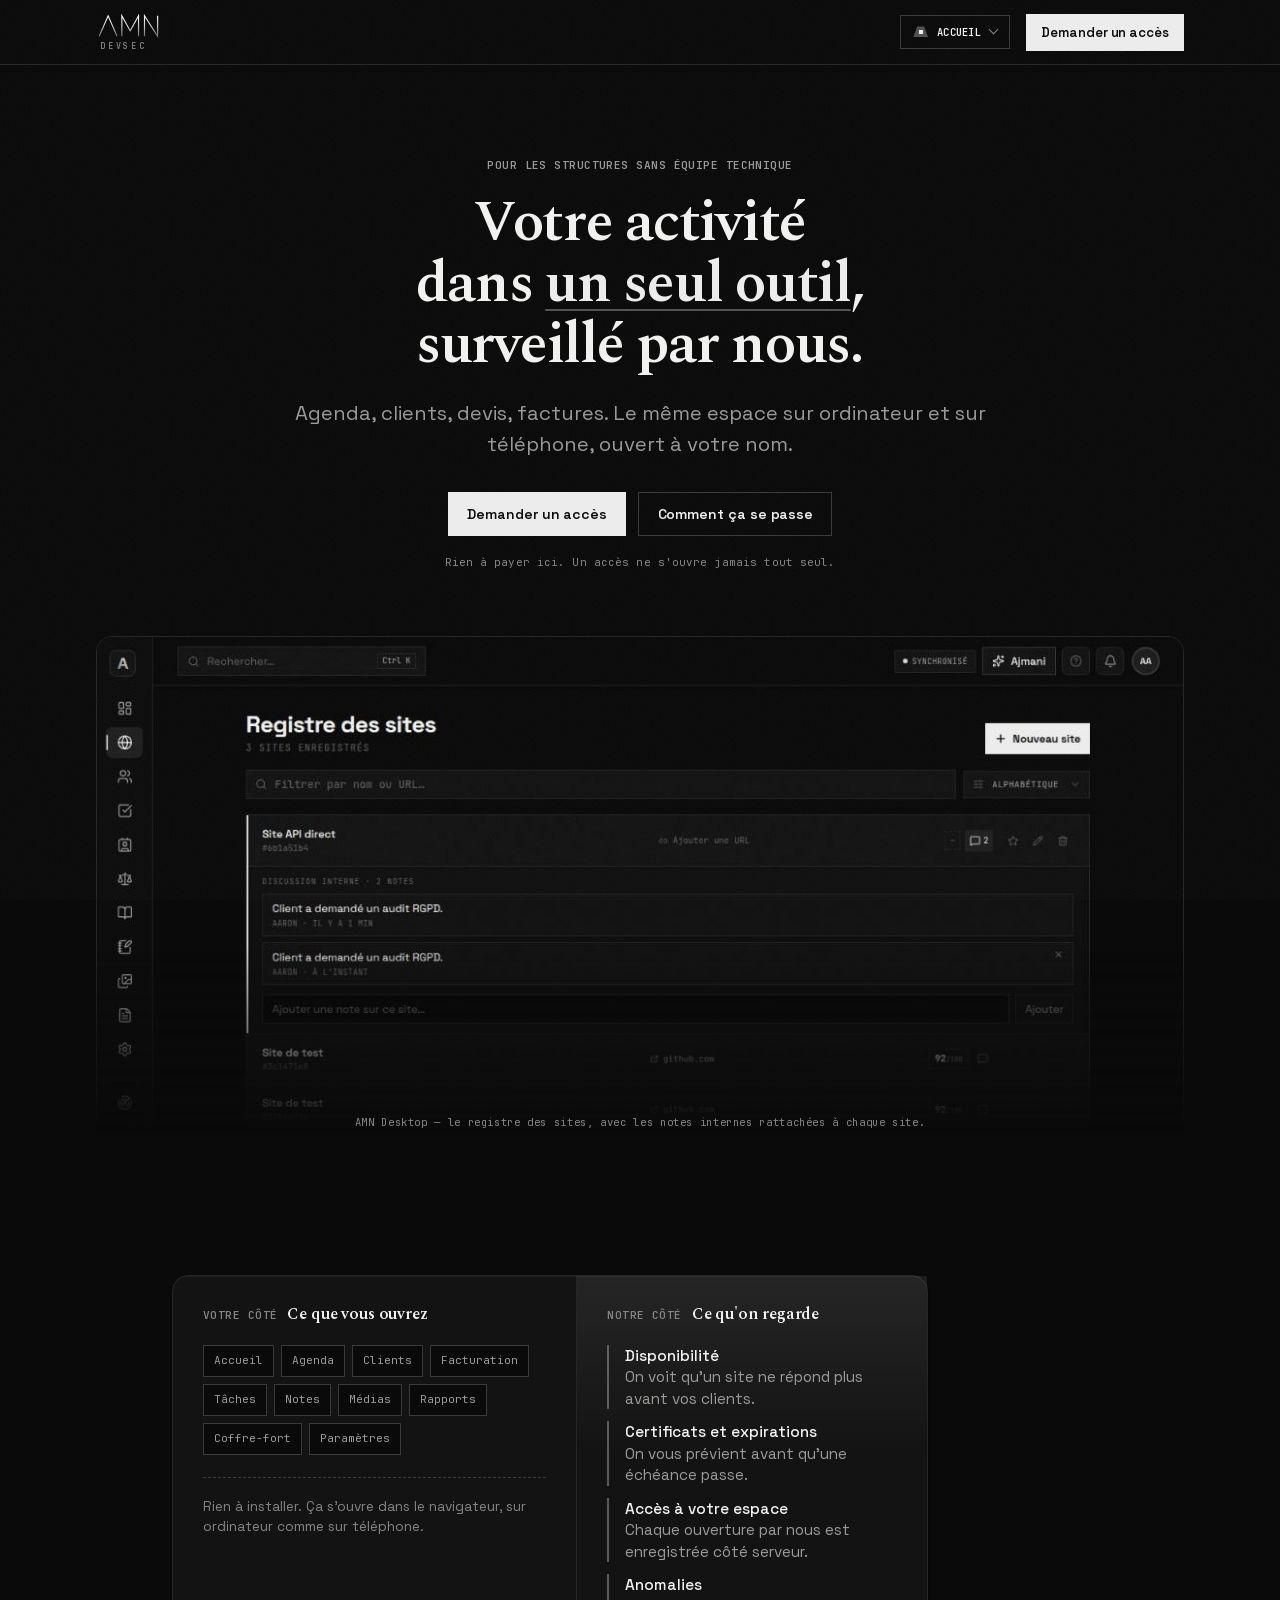
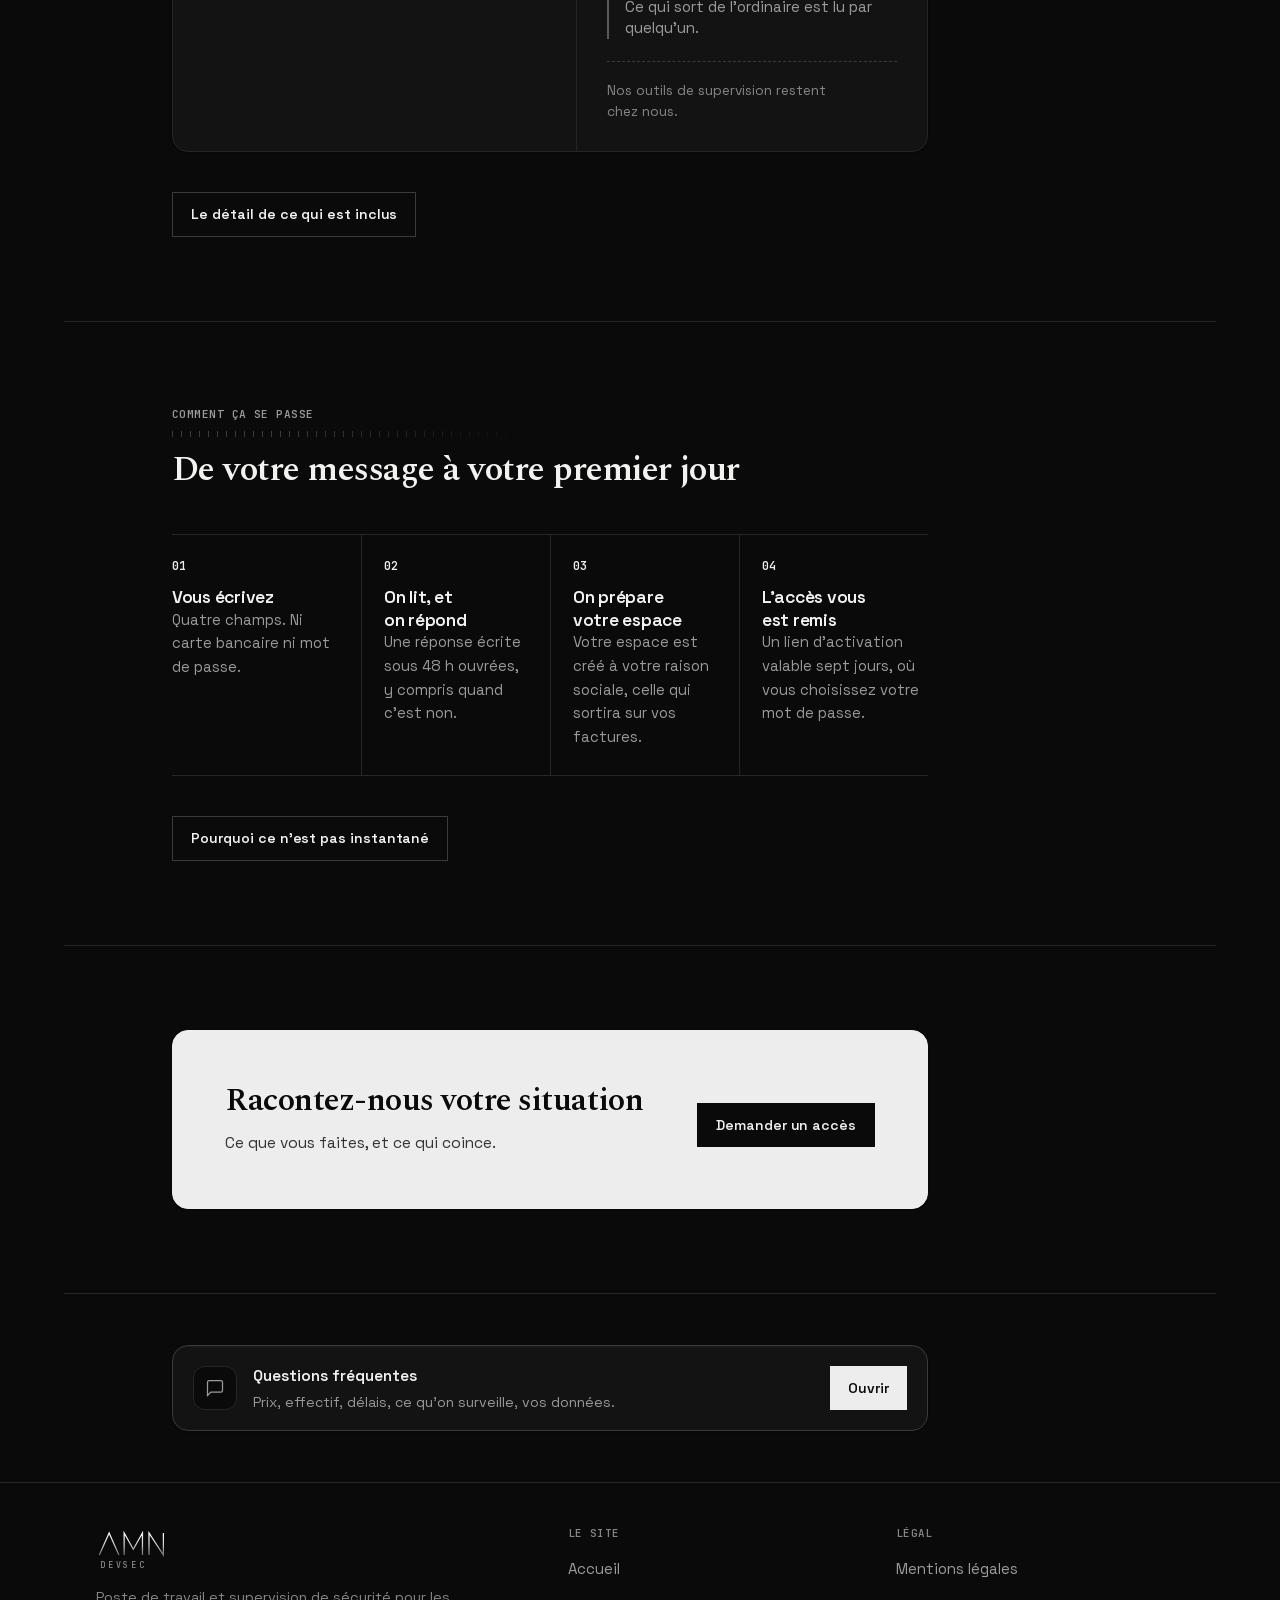
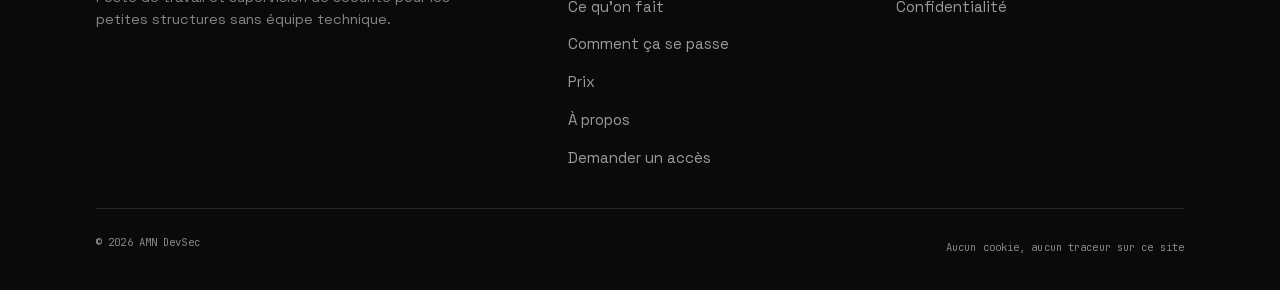
==== commit 8ad312c5: "La capture défilait sans être atteignable au clavier Sur téléphone, le cadre de la capture du produi" ====
--- a/index.html
+++ b/index.html
@@ -137,7 +137,13 @@
          l'application, capture d'écran non retouchée, avec ses données
          de test — voir le rappel dans verifier-avant-mise-en-ligne. -->
     <figure class="capture">
-      <div class="capture-cadre">
+      <!-- `tabindex="0"` n'est pas décoratif : sur téléphone ce cadre
+           défile horizontalement, et un conteneur qui défile sans être
+           atteignable au clavier est inutilisable pour qui n'a pas de
+           doigt sur l'écran. Le rôle et l'étiquette disent au lecteur
+           d'écran ce qu'il tient. -->
+      <div class="capture-cadre" tabindex="0" role="group"
+           aria-label="Capture de l'application, défilement horizontal">
       <img src="/assets/produit-registre.jpg" width="1120" height="512" loading="eager" decoding="async" fetchpriority="high"
            srcset="/assets/produit-registre-560.jpg 560w, /assets/produit-registre.jpg 1120w"
            sizes="(min-width: 1200px) 1088px, calc(100vw - 32px)"
--- a/site.css
+++ b/site.css
@@ -323,9 +323,17 @@
 .mono-sm { font-family: var(--f-mono); font-size: .68rem; letter-spacing: .01em; color: var(--text-3); line-height: 1.65; }
 
 /* Le seul emploi « inline » de l'accent : souligner UN mot. */
+/* Le surlignage du titre. `box-shadow: inset` sur un élément EN LIGNE
+   se dessine sur la boîte entière et non ligne par ligne : dès que le
+   titre passait à la ligne, le filet se retrouvait sous les mots
+   voisins. `text-decoration` est fait pour ça et suit le texte. */
 .mark {
   color: var(--accent);
-  box-shadow: inset 0 -2px 0 var(--accent-line);
+  text-decoration: underline;
+  text-decoration-color: var(--accent-line);
+  text-decoration-thickness: 2px;
+  text-underline-offset: .14em;
+  text-decoration-skip-ink: none;
 }
 
 /* ---------- En-tête ---------- */
@@ -971,6 +979,12 @@
     scrollbar-width: none;
   }
   .capture-cadre::-webkit-scrollbar { display: none; }
+  /* Le cadre reçoit le focus au clavier : il doit le montrer. */
+  .capture-cadre:focus-visible {
+    outline: 2px solid var(--accent);
+    outline-offset: 3px;
+    border-radius: var(--r-xl);
+  }
   .capture img {
     width: 760px;
     max-width: none;
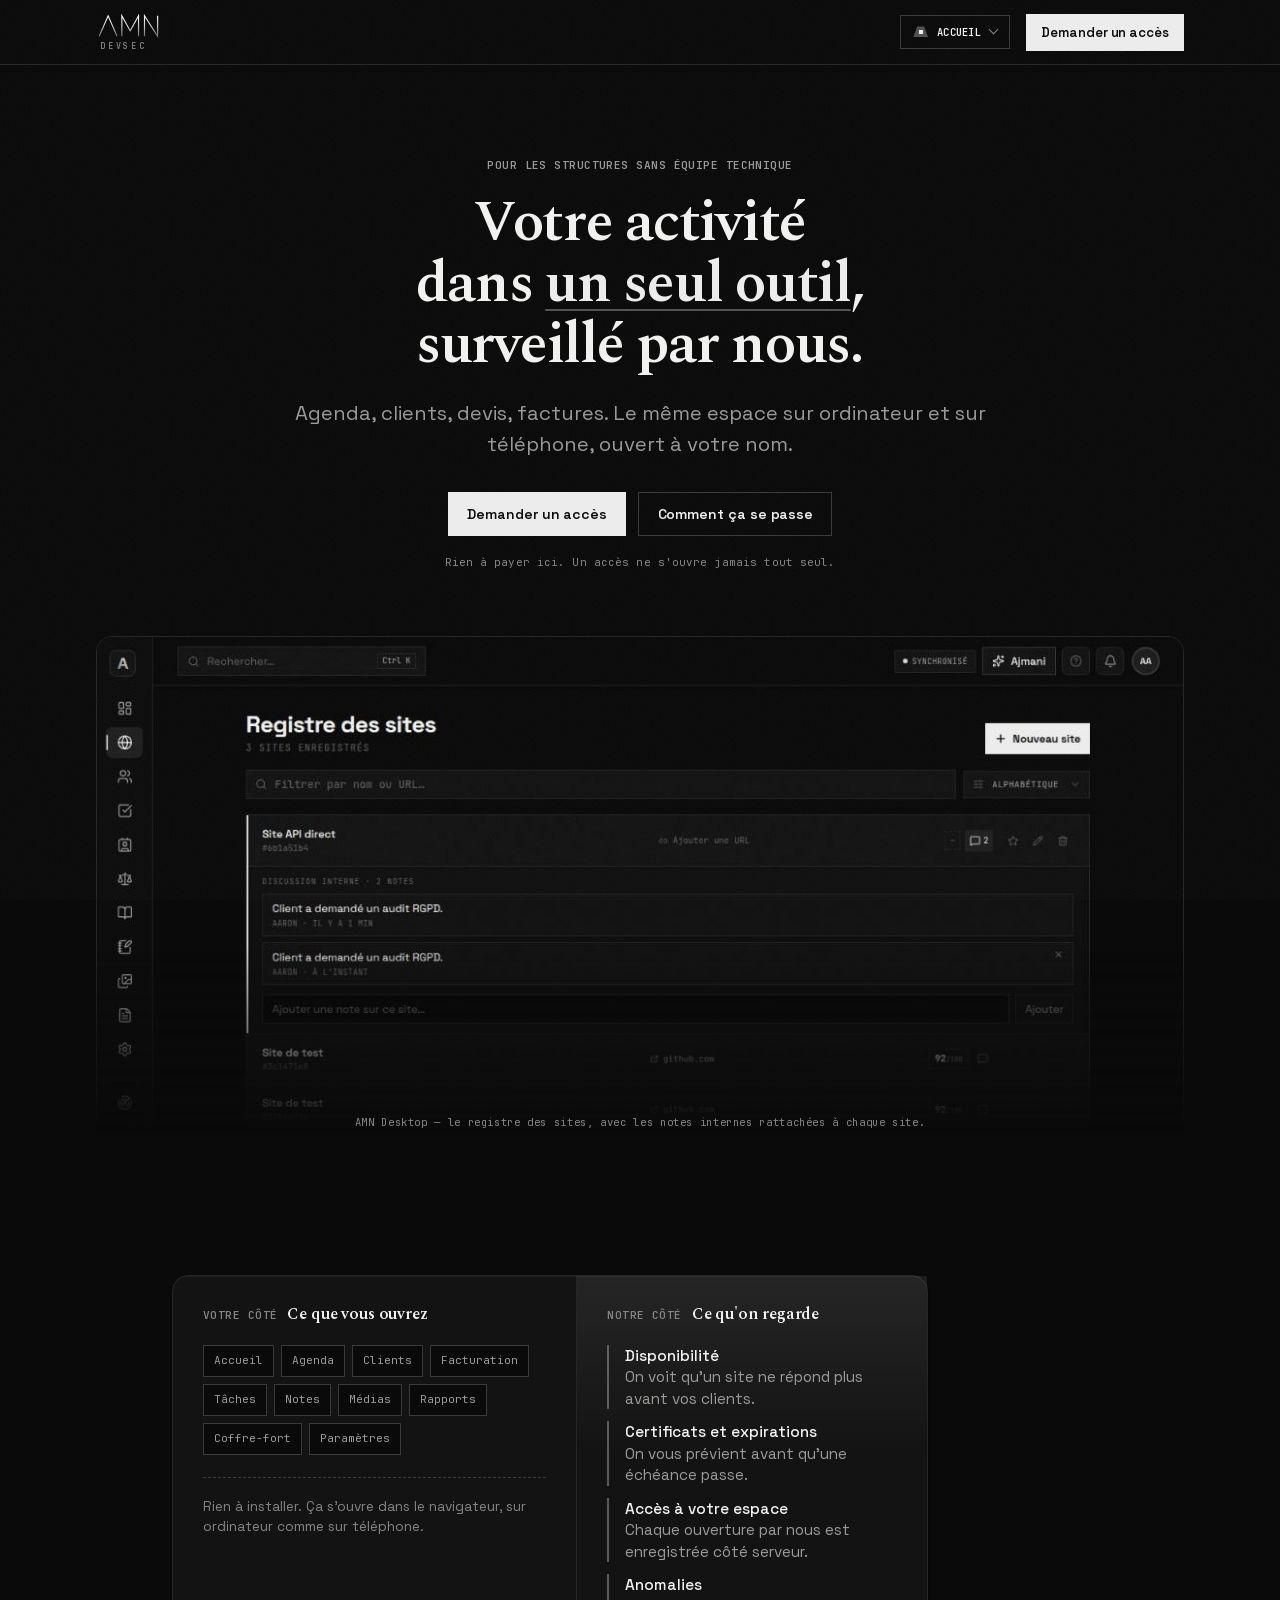
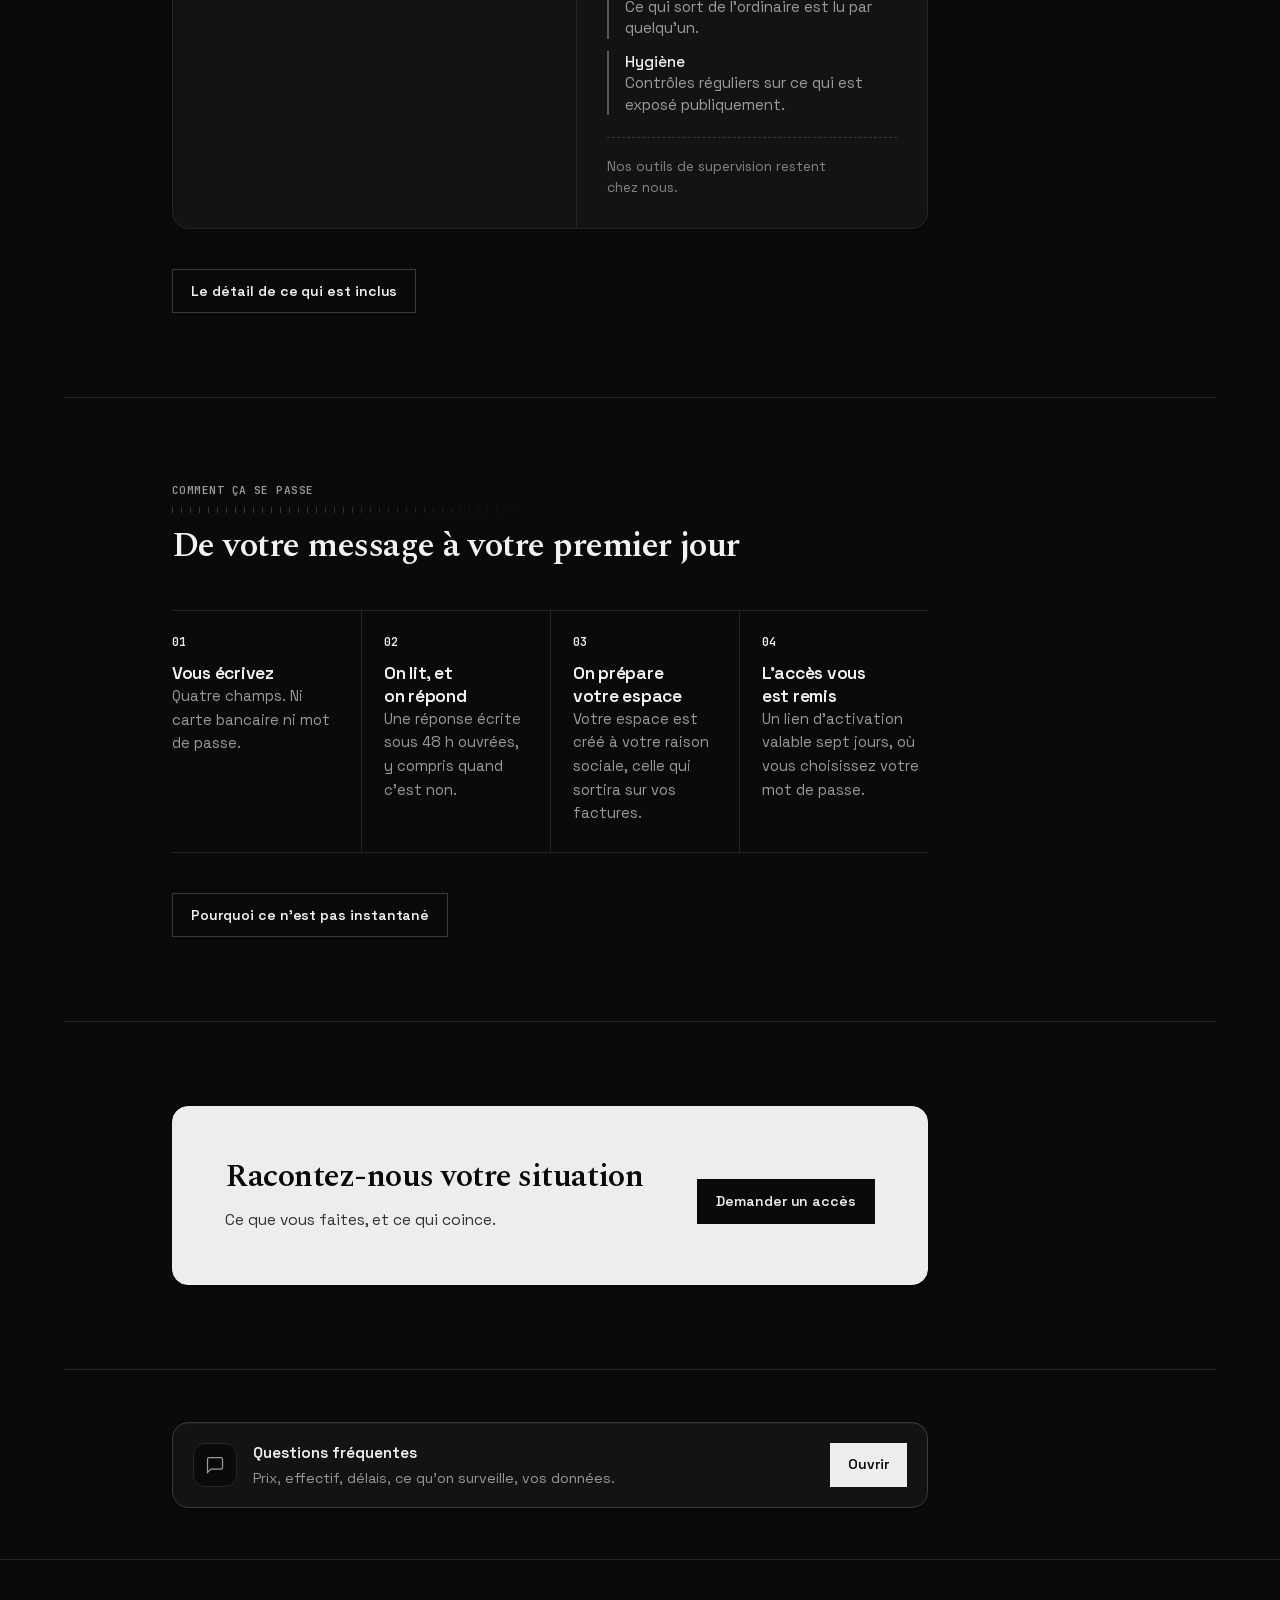
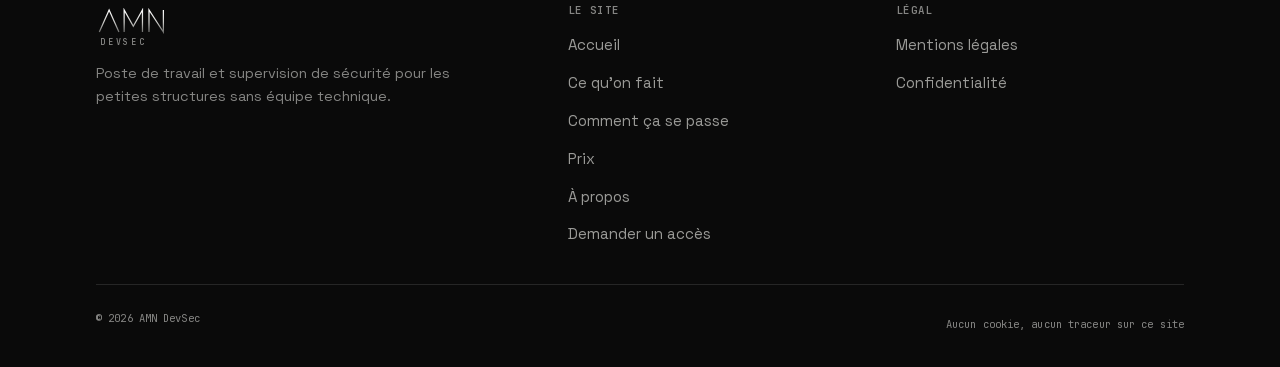
==== commit 850ca6f0: "L'accueil comptait quatre axes de supervision, le reste du site cinq « Ce qu'on fait » liste cinq ax" ====
--- a/index.html
+++ b/index.html
@@ -3,7 +3,7 @@
 <head>
 <meta charset="utf-8">
 <meta name="viewport" content="width=device-width, initial-scale=1">
-<title>AMN DevSec — votre activité dans un seul outil, supervisée par nous</title>
+<title>AMN DevSec — un seul outil pour votre activité, supervisé</title>
 <meta name="description" content="Un seul outil pour gérer votre activité : agenda, clients, devis, factures. Et une supervision de sécurité opérée par nous. Accès sur demande.">
 <link rel="canonical" href="https://amn-devsec.example/">
 <meta name="robots" content="noindex,nofollow">
@@ -11,7 +11,7 @@
 <meta property="og:type" content="website">
 <meta property="og:site_name" content="AMN DevSec">
 <meta property="og:locale" content="fr_FR">
-<meta property="og:title" content="AMN DevSec — votre activité dans un seul outil, supervisé par nous">
+<meta property="og:title" content="AMN DevSec — un seul outil pour votre activité, supervisé">
 <meta property="og:description" content="Un poste de travail unique pour piloter votre activité, et une supervision de sécurité opérée par nous derrière. Accès sur demande.">
 <meta property="og:url" content="https://amn-devsec.example/">
 <meta property="og:image" content="https://amn-devsec.example/assets/og.png">
@@ -204,6 +204,7 @@
           <li><b>Certificats et expirations</b>On vous prévient avant qu'une échéance passe.</li>
           <li><b>Accès à votre espace</b>Chaque ouverture par nous est enregistrée côté serveur.</li>
           <li><b>Anomalies</b>Ce qui sort de l'ordinaire est lu par quelqu'un.</li>
+            <li><b>Hygiène</b>Contrôles réguliers sur ce qui est exposé publiquement.</li>
         </ul>
         <p class="split-note">Nos outils de supervision restent chez nous.</p>
       </div>
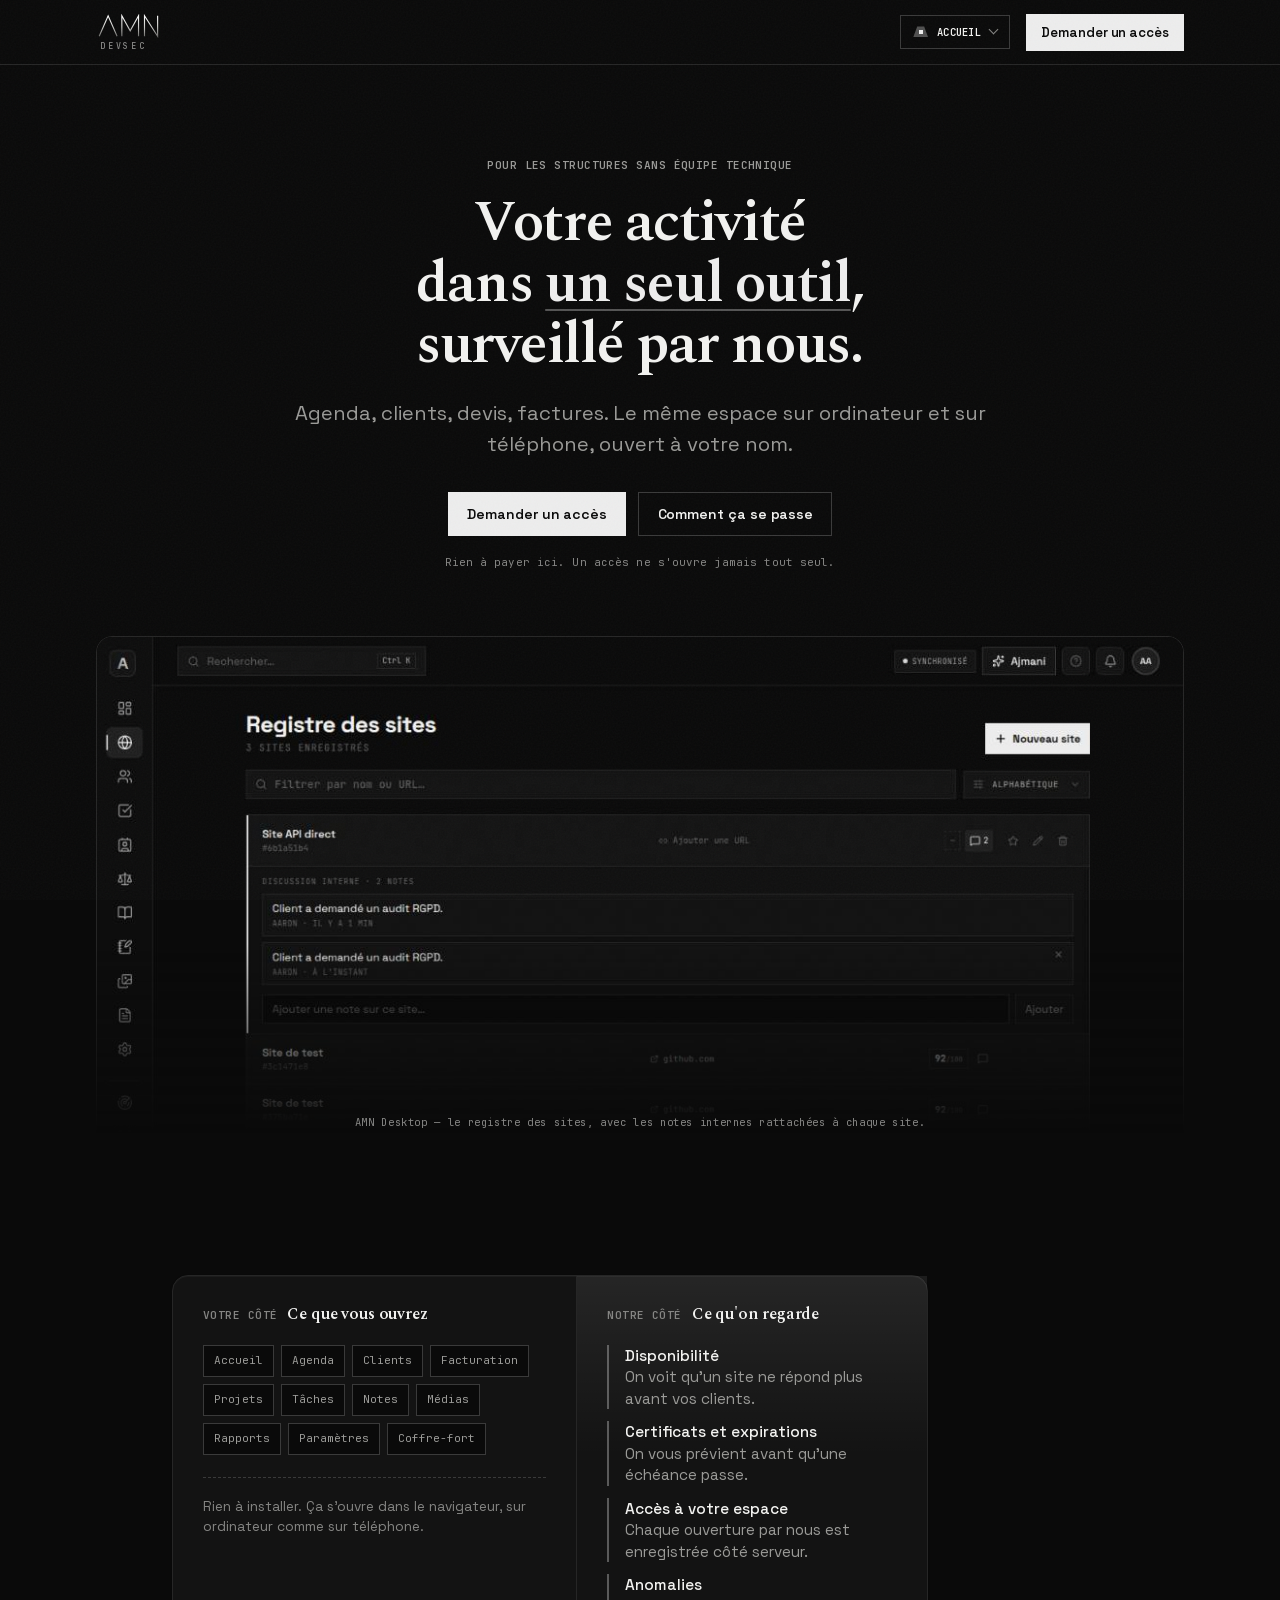
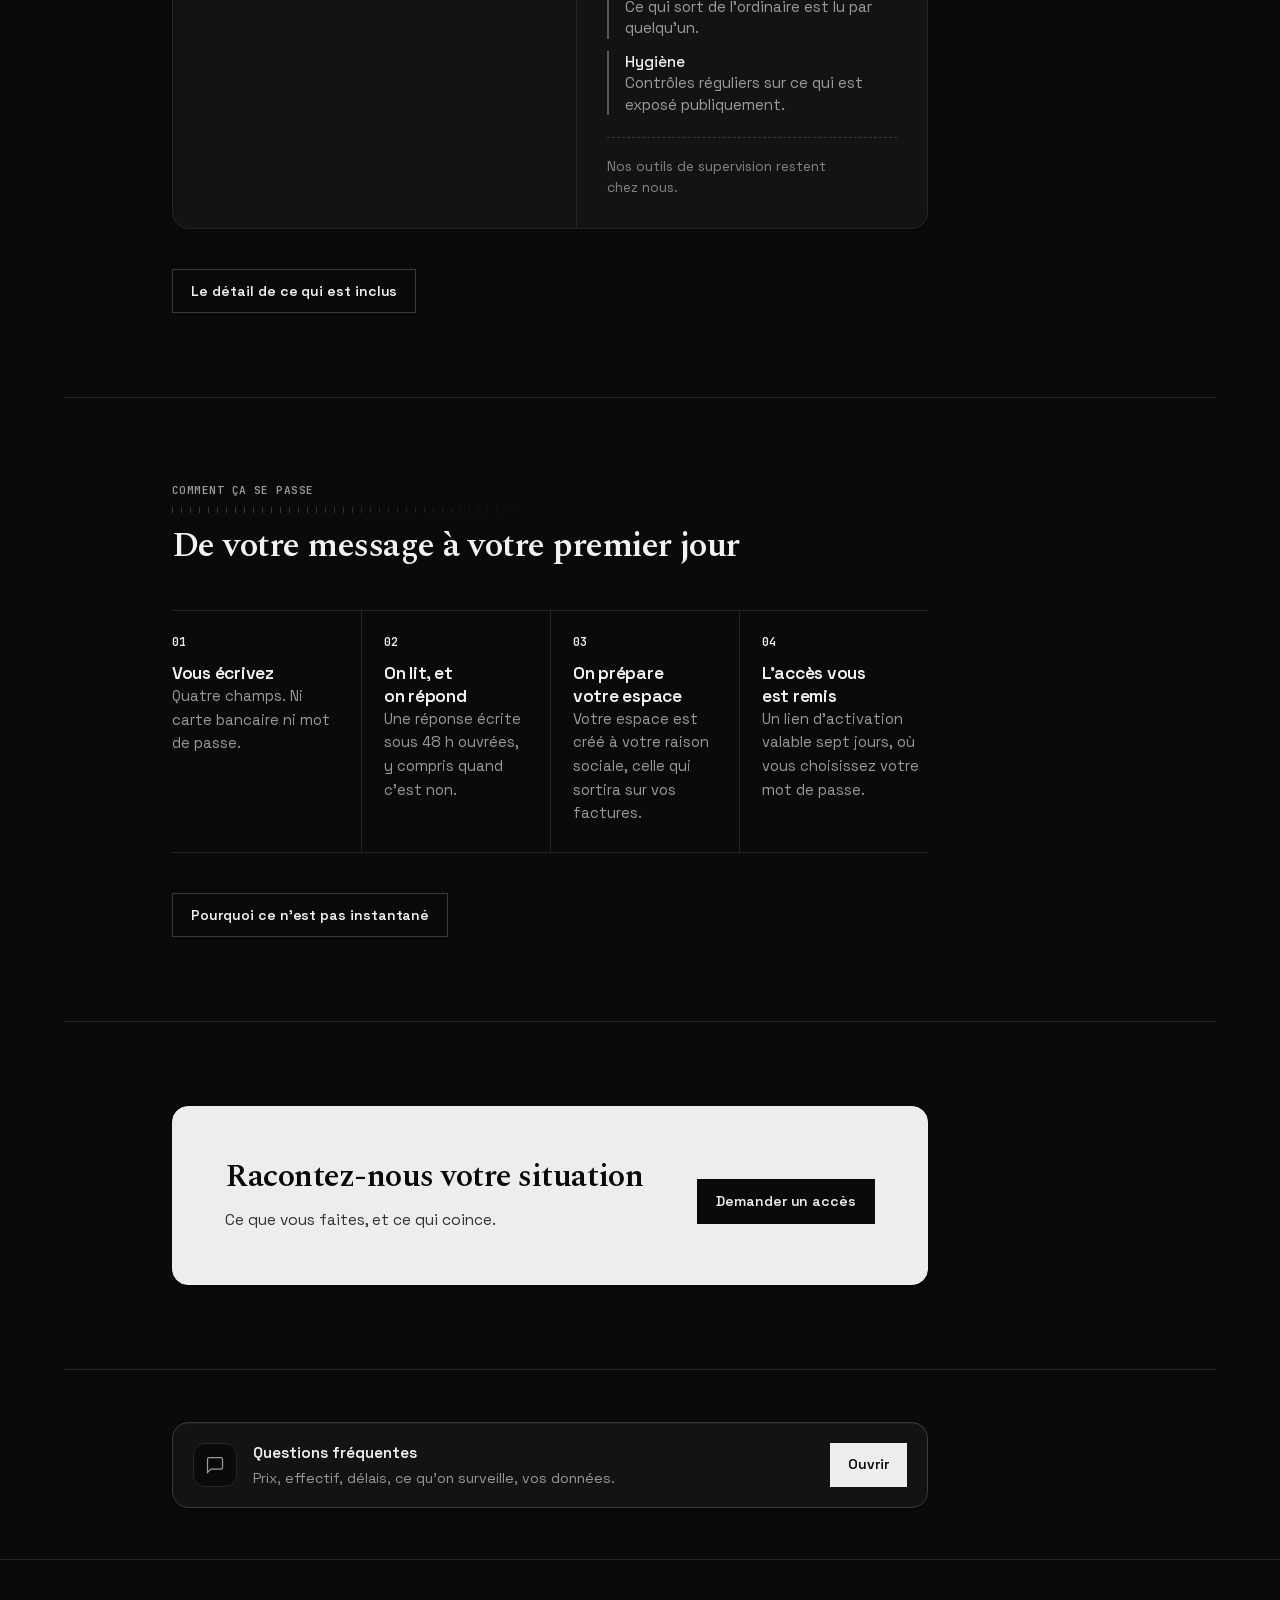
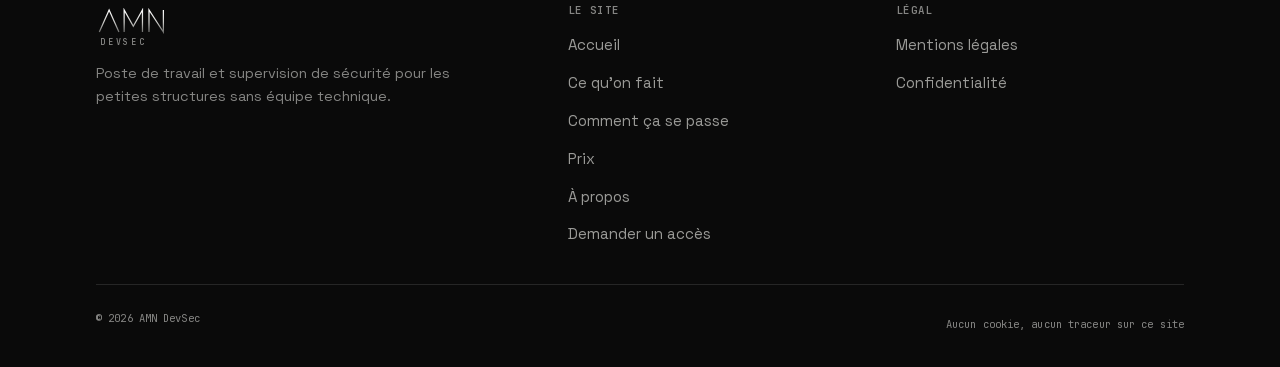
==== commit 4d268ae3: "Onze modules, pas dix — et six autres écarts trouvés par l'audit L'audit a fait tourner six auditeur" ====
--- a/index.html
+++ b/index.html
@@ -70,7 +70,7 @@
           <li><a class="plaque arrondi" href="/service">
             <span class="plaque-n">02</span>
             <span class="plaque-nom">Ce qu'on fait</span>
-            <span class="plaque-txt">Les dix modules livrés, et ce qu’on surveille derrière.</span>
+            <span class="plaque-txt">Les onze modules livrés, et ce qu’on surveille derrière.</span>
           </a></li>
           <li><a class="plaque arrondi" href="/methode">
             <span class="plaque-n">03</span>
@@ -185,12 +185,13 @@
           <span class="chip">Agenda</span>
           <span class="chip">Clients</span>
           <span class="chip">Facturation</span>
+          <span class="chip">Projets</span>
           <span class="chip">Tâches</span>
           <span class="chip">Notes</span>
           <span class="chip">Médias</span>
           <span class="chip">Rapports</span>
+          <span class="chip">Paramètres</span>
           <span class="chip">Coffre-fort</span>
-          <span class="chip">Paramètres</span>
         </div>
         <p class="split-note">Rien à installer. Ça s'ouvre dans le navigateur, sur ordinateur comme sur téléphone.</p>
       </div>
@@ -290,7 +291,7 @@
     </summary>
     <div class="ajm-panel">
       <p class="ajm-tete">Si votre question n'est pas traitée ici, écrivez-nous.</p>
-      <div class="ajm-fil" role="log" aria-live="polite" aria-label="Conversation">
+      <div class="ajm-fil" role="log" aria-live="polite" aria-label="Conversation" tabindex="0">
         <p class="ajm-bulle ajm-bulle--lui">Tapez un mot-clé : prix, effectif, délais, supervision, données, accès.</p>
       </div>
       <form class="ajm-form" action="/contact" method="get">
--- a/site.css
+++ b/site.css
@@ -1539,10 +1539,20 @@
 /* ---------- Mouvement réduit ---------- */
 
 @media (prefers-reduced-motion: reduce) {
+  /* Le RETARD manquait à cette liste, et c'est lui qui échelonne.
+     Les six plaques du sommaire portent `animation: plaque-in .34s …
+     backwards` : avec `backwards`, l'état de départ (opacité nulle) est
+     tenu pendant tout le retard. En annulant la seule durée, on
+     obtenait six surgissements secs étalés sur 340 ms — un
+     clignotement en cascade, c'est-à-dire l'inverse exact de ce que le
+     réglage demande. Un retard négatif place l'animation à sa fin :
+     l'état final est là dès la première image. */
   *, *::before, *::after {
     animation-duration: .001ms !important;
+    animation-delay: -1ms !important;
     animation-iteration-count: 1 !important;
     transition-duration: .001ms !important;
+    transition-delay: 0s !important;
   }
   /* La parallaxe est aussi coupée côté JavaScript (site.js ne l'installe
      pas). Cette règle couvre le cas où le réglage change alors que la
@@ -2019,6 +2029,16 @@
    pousse la page comme n'importe quel contenu. Le plafond reste, pour
    qu'une longue conversation ne repousse pas le pied de page hors de
    portée — mais il est plus généreux que les 460 px de l'onglet. */
+/* Le fil défile verticalement dès la troisième réponse. C'est le même
+   défaut que le cadre de la capture, sur l'élément d'à côté : un
+   conteneur défilable doit pouvoir recevoir le focus, sinon la
+   personne au clavier ne peut plus relire les réponses précédentes.
+   Chromium le rattrape tant que le fil ne contient aucun lien — et les
+   réponses en contiennent. */
+.ajm-fil:focus-visible {
+  outline: 2px solid var(--accent);
+  outline-offset: -2px;
+}
 .ajm-fil {
   padding: 16px;
   max-height: min(520px, 65vh);
@@ -2076,7 +2096,12 @@
   font-size: .9rem;
   padding: 13px 14px;
 }
-.ajm-form input::placeholder { color: var(--text-4); }
+/* Le vrai libellé est masqué visuellement (.hp) : ce texte indicatif
+   est donc le seul repère à l'écran, et --text-4 est déclaré plus haut
+   « décoratif uniquement, ne doit jamais porter de sens » — mesuré à
+   3,19:1 sur le fond de la page. --text-3 est le plancher accessible
+   retenu par ce dépôt depuis la v6. */
+.ajm-form input::placeholder { color: var(--text-3); }
 .ajm-form input:focus { outline: none; box-shadow: inset 0 0 0 2px var(--accent-line); }
 .ajm-form button[type='submit'] {
   flex: none;
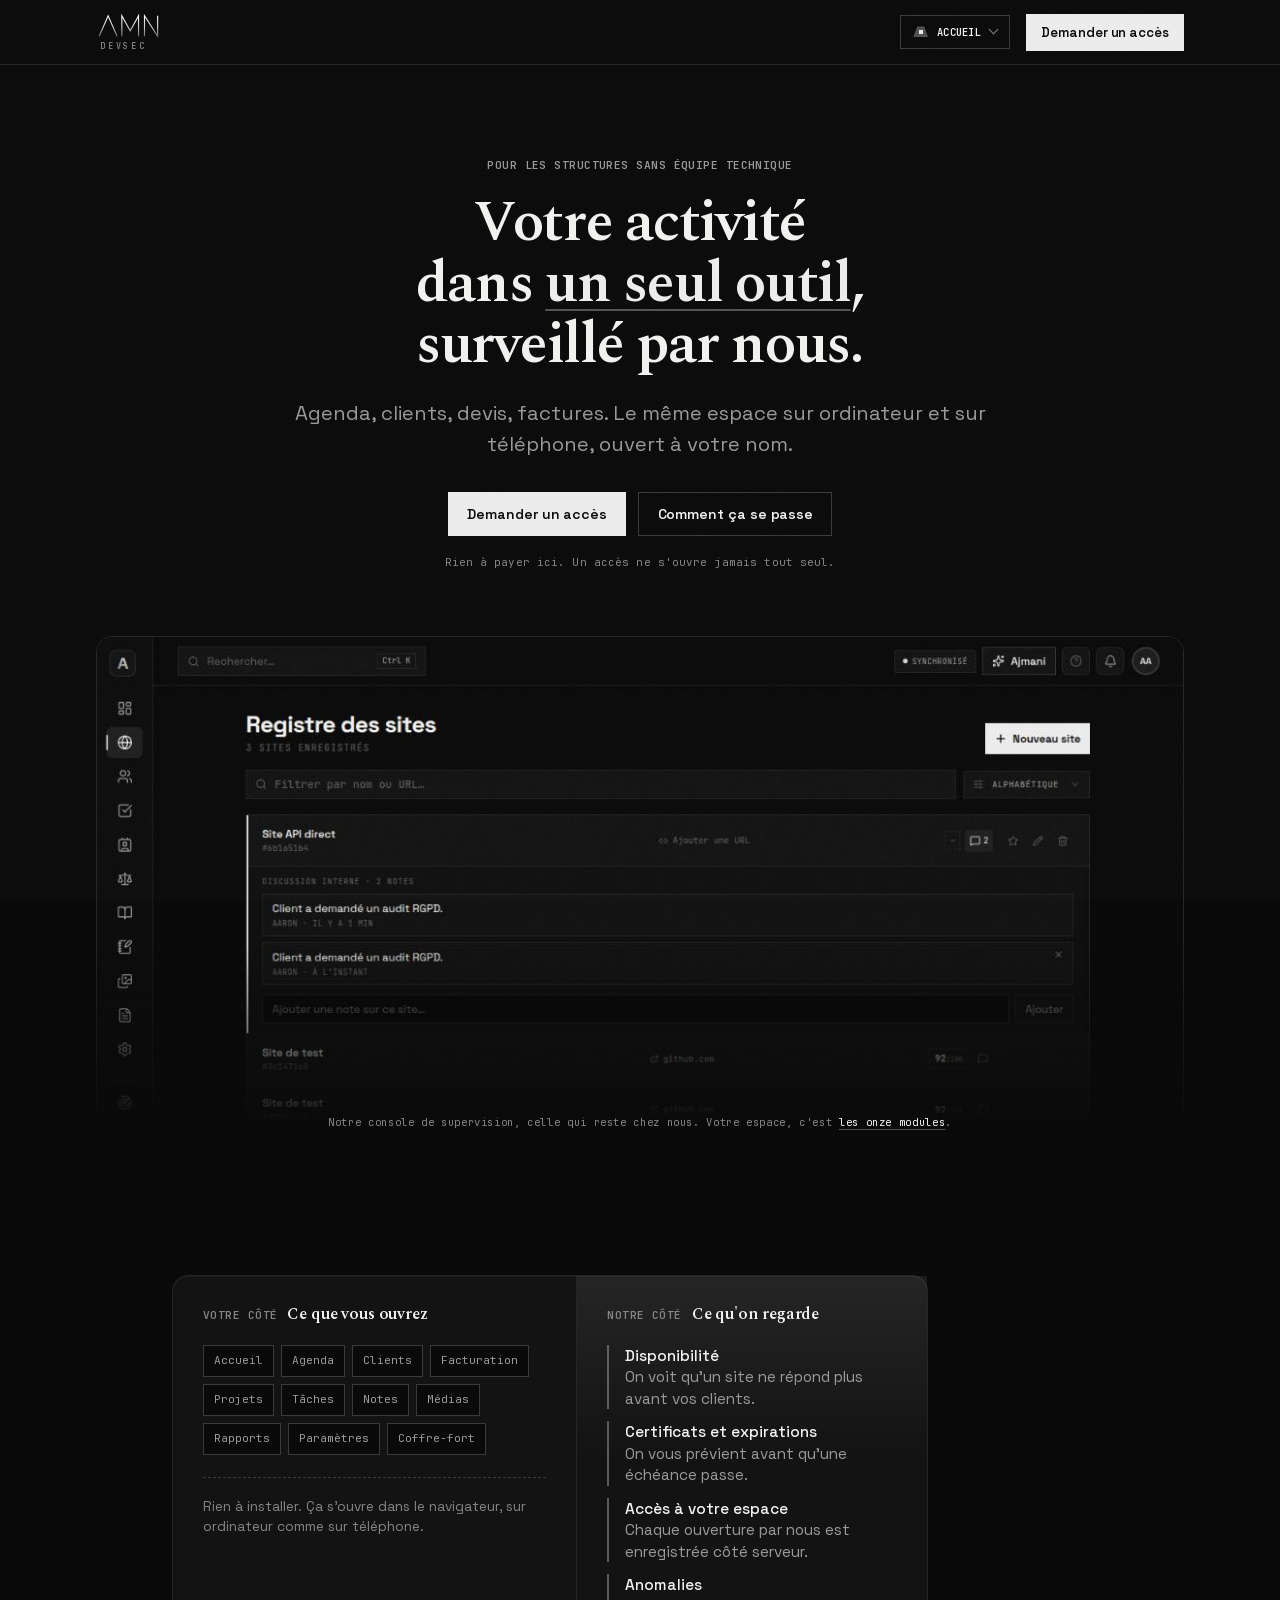
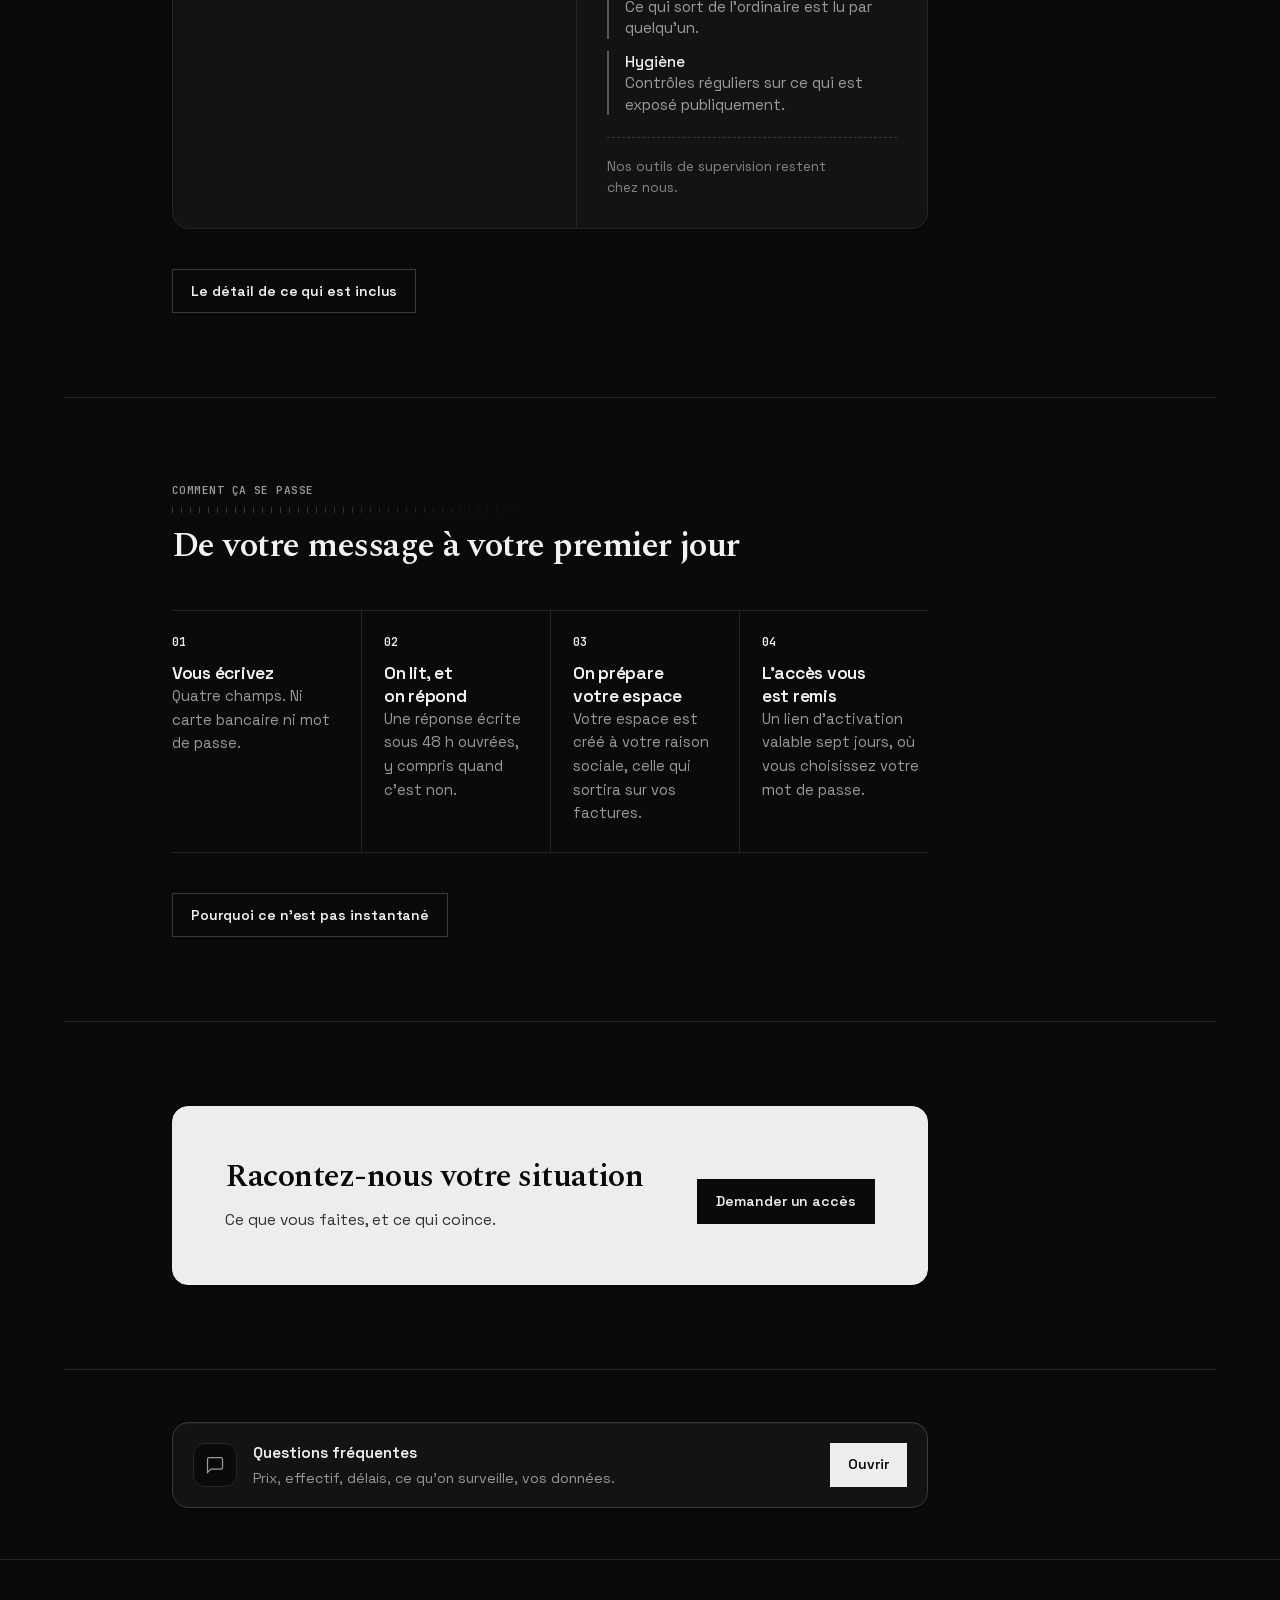
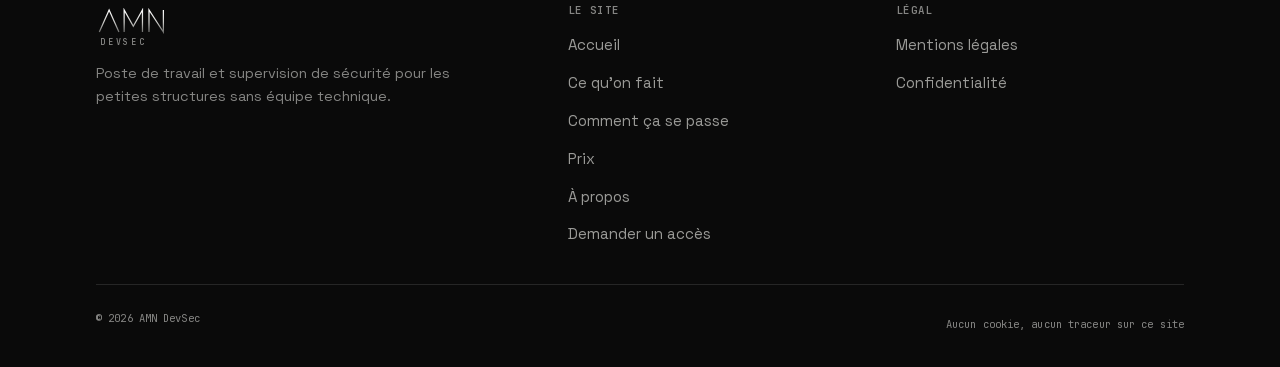
==== commit 123eb632: "La capture de l'accueil montrait la console interne, pas l'espace du client C'est le défaut le plus " ====
--- a/index.html
+++ b/index.html
@@ -147,9 +147,9 @@
       <img src="/assets/produit-registre.jpg" width="1120" height="512" loading="eager" decoding="async" fetchpriority="high"
            srcset="/assets/produit-registre-560.jpg 560w, /assets/produit-registre.jpg 1120w"
            sizes="(min-width: 1200px) 1088px, calc(100vw - 32px)"
-           alt="Le registre des sites dans AMN Desktop : trois sites suivis, une discussion interne rattachée à l'un d'eux, et une note de score.">
-      </div>
-      <figcaption>AMN Desktop — le registre des sites, avec les notes internes rattachées à chaque site.</figcaption>
+           alt="Notre console de supervision : le registre des sites suivis, avec les notes internes et le score de chacun.">
+      </div>
+      <figcaption>Notre console de supervision, celle qui reste chez nous. Votre espace, c'est <a href="/service">les onze modules</a>.</figcaption>
     </figure>
     <div class="wrap colonne">
 
--- a/site.css
+++ b/site.css
@@ -701,6 +701,9 @@
 .console[open] li:nth-child(3) .plaque { animation-delay: .22s; }
 .console[open] li:nth-child(4) .plaque { animation-delay: .28s; }
 .console[open] li:nth-child(5) .plaque { animation-delay: .34s; }
+/* La cascade s'arrêtait à cinq ; le sommaire compte six feuillets
+   depuis la v5, et la sixième plaque arrivait donc la PREMIÈRE. */
+.console[open] li:nth-child(6) .plaque { animation-delay: .40s; }
 
 .console-pied {
   display: block;
@@ -864,7 +867,12 @@
    12 px sur les boîtes d'icône, pilule sur les puces, 6 px sur les
    petites étiquettes mono. Les boutons et les champs restent CARRÉS. */
 .mod-n, .ico { border-radius: var(--r-xl); }
-.pastille, .puce, .rail a, .led { border-radius: 9999px; }
+/* `.led` ne correspondait à rien : le HTML écrit `instr-led`. Les cinq
+   voyants de « ce qu'on fait » étaient donc rendus CARRÉS, alors que la
+   règle existait pour les arrondir et que le produit les arrondit
+   (StatusBadge.tsx : `rounded-full`). `.pastille` et `.puce` sont mortes
+   elles aussi — plus aucune page ne les porte. */
+.rail a, .instr-led { border-radius: 9999px; }
 .etq, .badge { border-radius: var(--r-md); }
 
 /* Survol de carte — la valeur exacte du produit : `whileHover={{ y: -3 }}`
@@ -2085,7 +2093,12 @@
 }
 .ajm-sugg button:hover { background: var(--surface-hi); color: var(--text); border-color: var(--text-4); }
 
-.ajm-form { display: flex; border-top: 1px solid var(--line); }
+/* `min-width: 0` : sans lui, l'élément de grille garde son plancher
+   `auto` et le bouton d'envoi sortait du panneau à 320 px — le libellé
+   s'affichait « Demande », sans que la page déborde, donc invisible
+   pour le contrôle de débordement. */
+.ajm-form {
+  min-width: 0; display: flex; border-top: 1px solid var(--line); }
 .ajm-form input {
   flex: 1 1 auto;
   min-width: 0;
@@ -2102,7 +2115,10 @@
    3,19:1 sur le fond de la page. --text-3 est le plancher accessible
    retenu par ce dépôt depuis la v6. */
 .ajm-form input::placeholder { color: var(--text-3); }
-.ajm-form input:focus { outline: none; box-shadow: inset 0 0 0 2px var(--accent-line); }
+/* `--accent-line` est du rgba(255,255,255,.30) : composé sur le fond du
+   champ il donne 2,6:1, sous le minimum de 3:1 pour un indicateur de
+   focus. L'anneau du reste du site est à 17,4:1. */
+.ajm-form input:focus { outline: none; box-shadow: inset 0 0 0 2px var(--accent); }
 .ajm-form button[type='submit'] {
   flex: none;
   background: transparent;
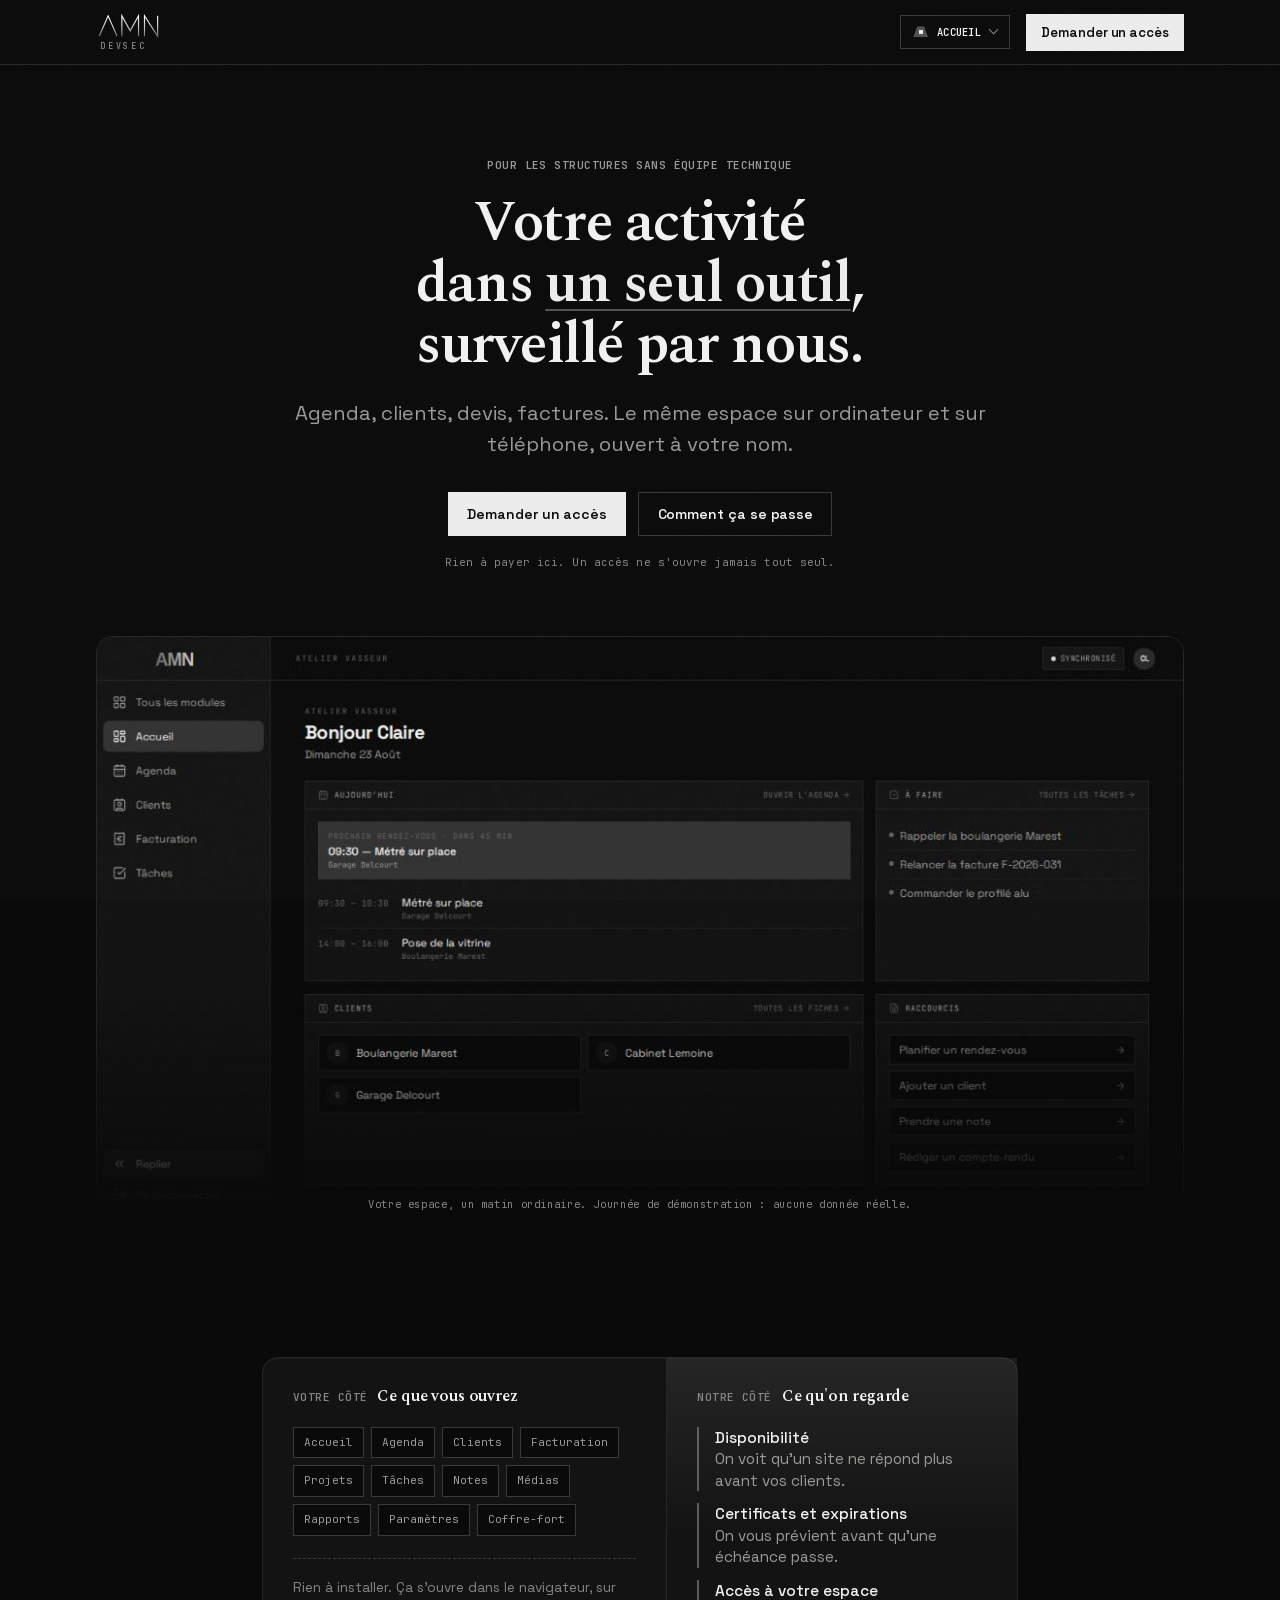
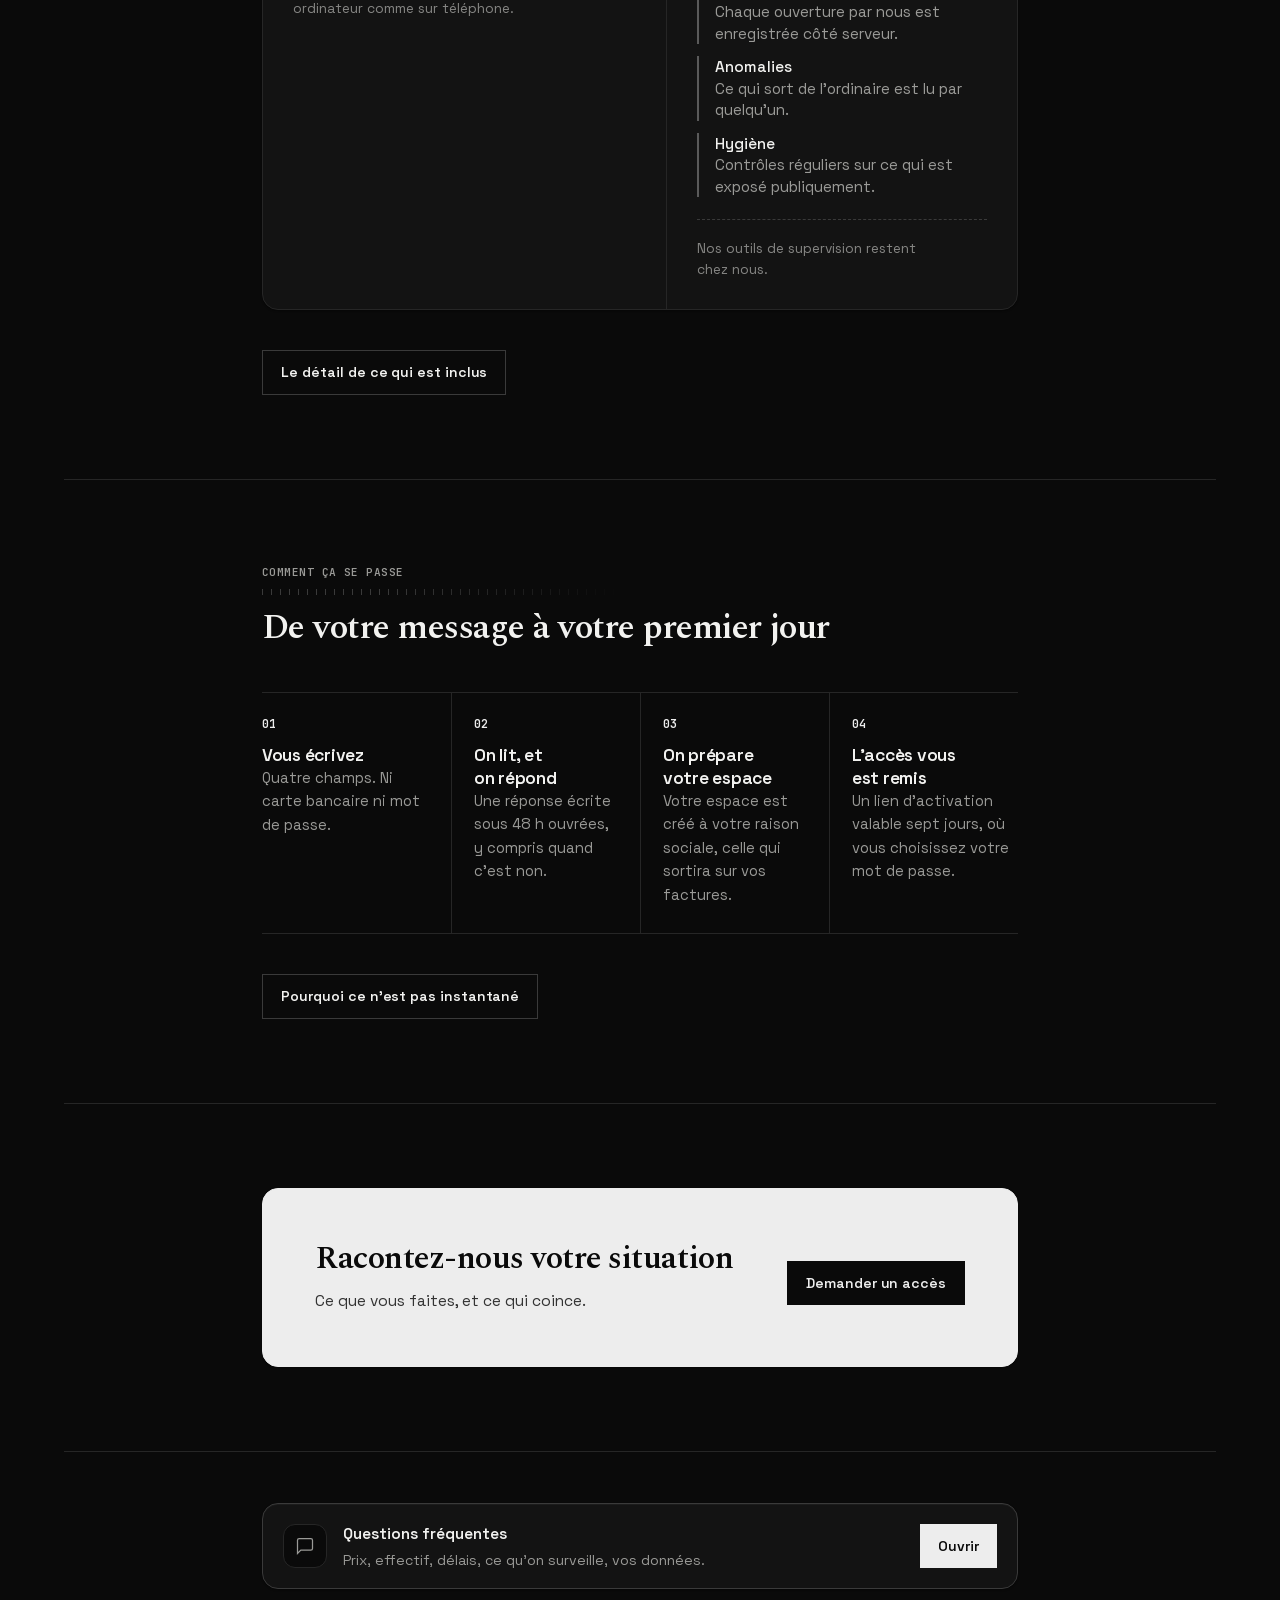
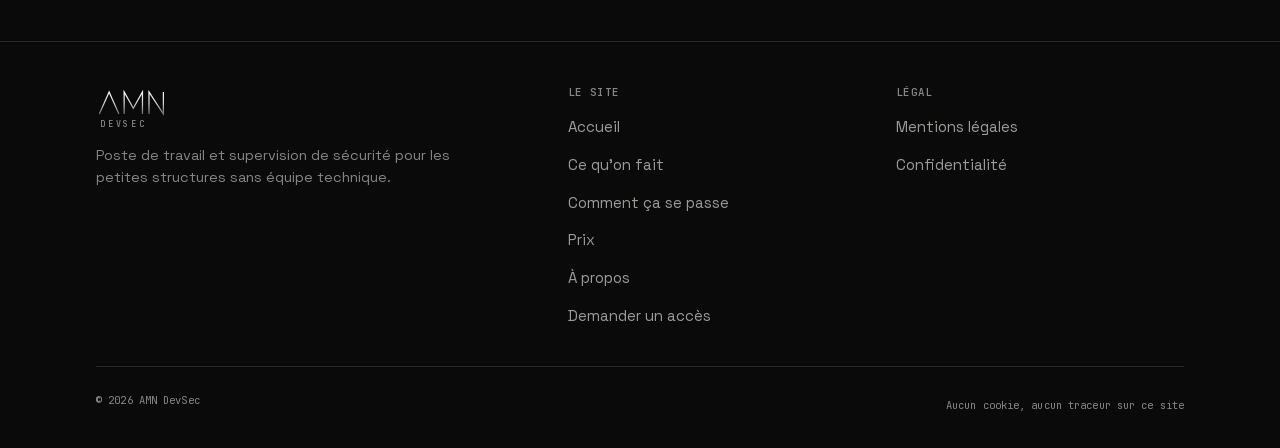
==== commit c59fb3c3: "La capture montrait la console interne, pas ce qu'achète un client L'image du bandeau était le regis" ====
--- a/index.html
+++ b/index.html
@@ -133,9 +133,16 @@
          par une IA : la machine n'a pas de produit à photographier,
          donc elle dessine des formes.
 
-         Ici il y a un produit. C'est le registre des sites de
-         l'application, capture d'écran non retouchée, avec ses données
-         de test — voir le rappel dans verifier-avant-mise-en-ligne. -->
+         C'est l'ÉDITION CLIENTE, celle qu'on livre — pas la console
+         interne. La première version de cette capture montrait le
+         registre des sites, qui vit dans modules.internal.ts : le site
+         affichait donc en grand l'outil qu'il promet deux pages plus
+         loin de ne PAS livrer.
+
+         Elle est produite en lançant le vrai build Business contre un
+         dos factice, sans modifier une ligne du produit
+         (scripts/capture-produit.mjs). Les données sont une journée de
+         démonstration, et la légende le dit. -->
     <figure class="capture">
       <!-- `tabindex="0"` n'est pas décoratif : sur téléphone ce cadre
            défile horizontalement, et un conteneur qui défile sans être
@@ -144,12 +151,12 @@
            d'écran ce qu'il tient. -->
       <div class="capture-cadre" tabindex="0" role="group"
            aria-label="Capture de l'application, défilement horizontal">
-      <img src="/assets/produit-registre.jpg" width="1120" height="512" loading="eager" decoding="async" fetchpriority="high"
-           srcset="/assets/produit-registre-560.jpg 560w, /assets/produit-registre.jpg 1120w"
+      <img src="/assets/produit-accueil.jpg" width="1120" height="596" loading="eager" decoding="async" fetchpriority="high"
+           srcset="/assets/produit-accueil-560.jpg 560w, /assets/produit-accueil-800.jpg 800w, /assets/produit-accueil.jpg 1120w"
            sizes="(min-width: 1200px) 1088px, calc(100vw - 32px)"
-           alt="Notre console de supervision : le registre des sites suivis, avec les notes internes et le score de chacun.">
-      </div>
-      <figcaption>Notre console de supervision, celle qui reste chez nous. Votre espace, c'est <a href="/service">les onze modules</a>.</figcaption>
+           alt="L'accueil de l'application : les deux rendez-vous du jour, les tâches en cours, les fiches clients et les raccourcis.">
+      </div>
+      <figcaption>Votre espace, un matin ordinaire. Journée de démonstration&nbsp;: aucune donnée réelle.</figcaption>
     </figure>
     <div class="wrap colonne">
 
--- a/site.css
+++ b/site.css
@@ -954,7 +954,7 @@
 .capture img {
   width: 100%;
   height: auto;
-  aspect-ratio: 1120 / 512;
+  aspect-ratio: 1120 / 596;
   border: 1px solid var(--line);
   border-bottom: 0;
   border-radius: var(--r-2xl) var(--r-2xl) 0 0;
@@ -996,7 +996,7 @@
   .capture img {
     width: 760px;
     max-width: none;
-    aspect-ratio: 1120 / 512;
+    aspect-ratio: 1120 / 596;
     -webkit-mask-image: none;
     mask-image: none;
     border: 1px solid var(--line);
@@ -2178,27 +2178,31 @@
    ================================================================== */
 
 /* ---------- La grille du feuillet ----------
-   Trois colonnes au-dessus de 1100 px : la réglure qui numérote, le
-   contenu, le cartouche. En dessous, une seule colonne et le
-   cartouche remonte sous l'en-tête. */
-
-.dossier { --regle: 46px; --cartouche: 226px; }
+   Elle avait trois colonnes au-dessus de 1100 px : une réglure qui
+   numérotait à gauche (`.art-n`), le contenu, un cartouche à droite
+   (`.cartouche`). Les deux éléments de bord ont disparu des pages —
+   plus une seule ne les porte, vérifié — mais leurs colonnes étaient
+   restées.
+
+   Conséquence, mesurée à 1440 px : le contenu occupait 252 → 1008 dans
+   une coquille allant de 144 à 1296. Soit 108 px de marge à gauche et
+   288 px à droite. Tout le texte du site était décalé de 90 px vers la
+   gauche, avec un vide à droite, sur les neuf pages.
+
+   La mesure de la colonne ne change pas — 756 px, proche des 768 px de
+   la colonne du produit, et c'est elle qui fixe la largeur de la
+   mosaïque des modules comme de la grille tarifaire. Seules les deux
+   marges deviennent égales. */
+
+.dossier { --mesure: 756px; }
 
 @media (min-width: 1100px) {
   .dossier > .wrap {
     display: grid;
-    grid-template-columns: var(--regle) minmax(0, 1fr) var(--cartouche);
+    grid-template-columns: 1fr minmax(0, var(--mesure)) 1fr;
     column-gap: 30px;
-    /* La largeur totale NE BOUGE PAS : les deux colonnes de chrome
-       sont prises DANS la mesure existante, elles ne s'ajoutent pas
-       à côté. Sinon le bloc déborde sur la règle de section, qui est
-       en `position: fixed` et ne se pousse pas. Effet secondaire
-       heureux : la colonne de texte descend à ~78 ch, une mesure plus
-       confortable que les 68 ch pleine largeur d'avant. */
   }
   .dossier > .wrap > * { grid-column: 2; }
-  .dossier > .wrap > .art-n { grid-column: 1; }
-  .dossier > .wrap > .cartouche { grid-column: 3; grid-row: 1 / span 40; }
 }
 
 /* ---------- Le cartouche ----------
